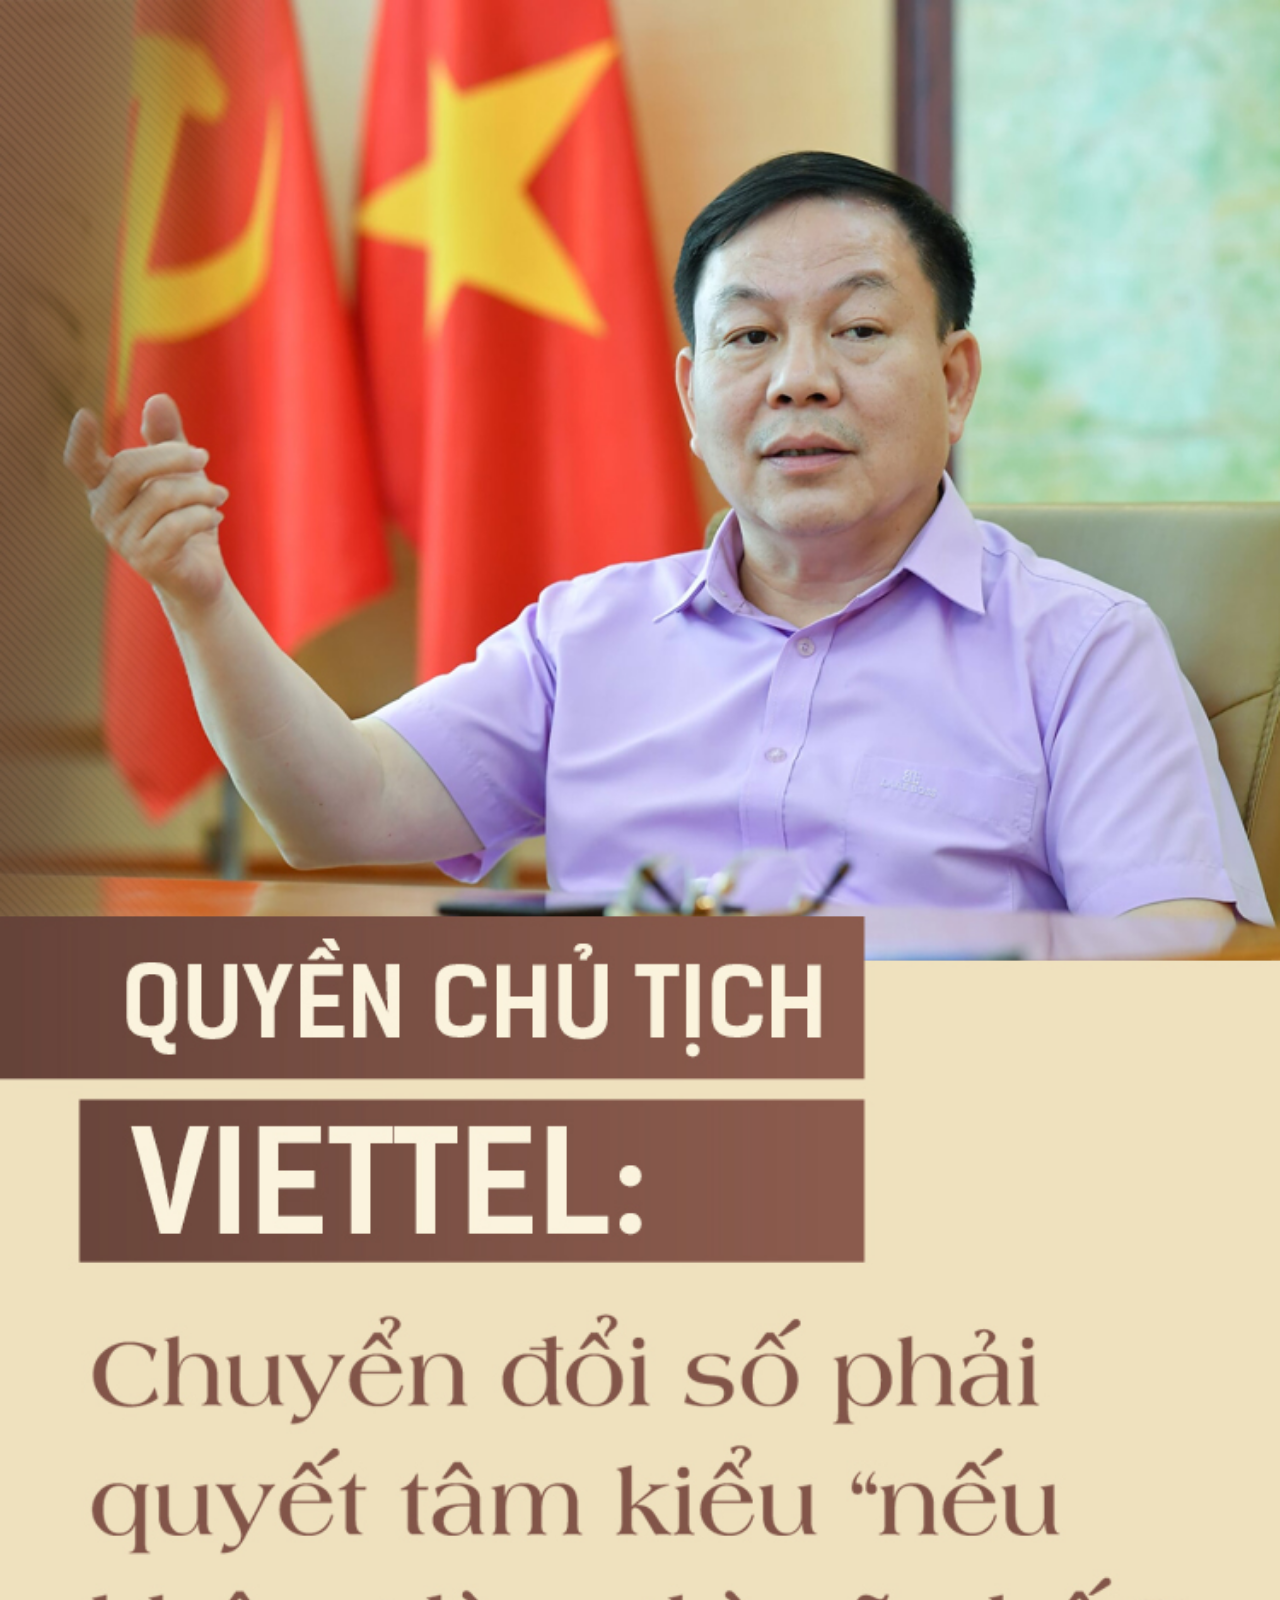
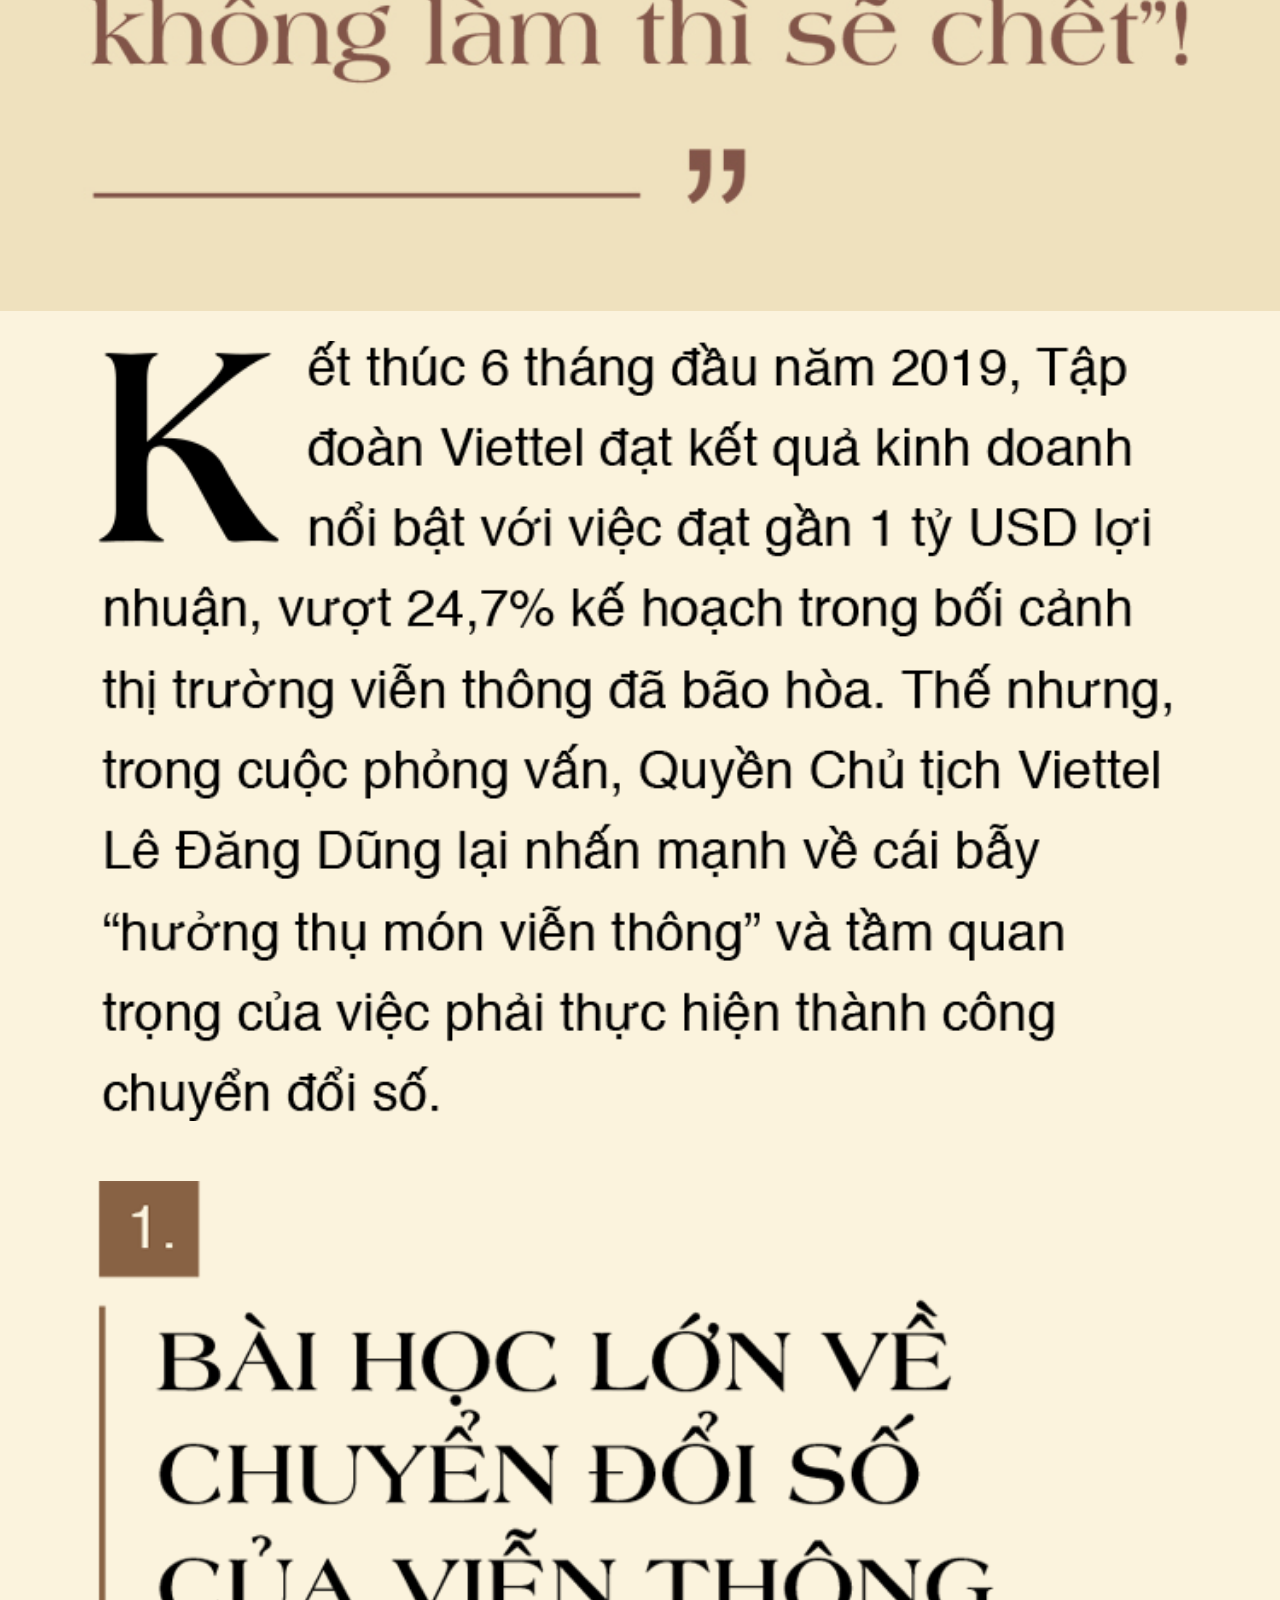
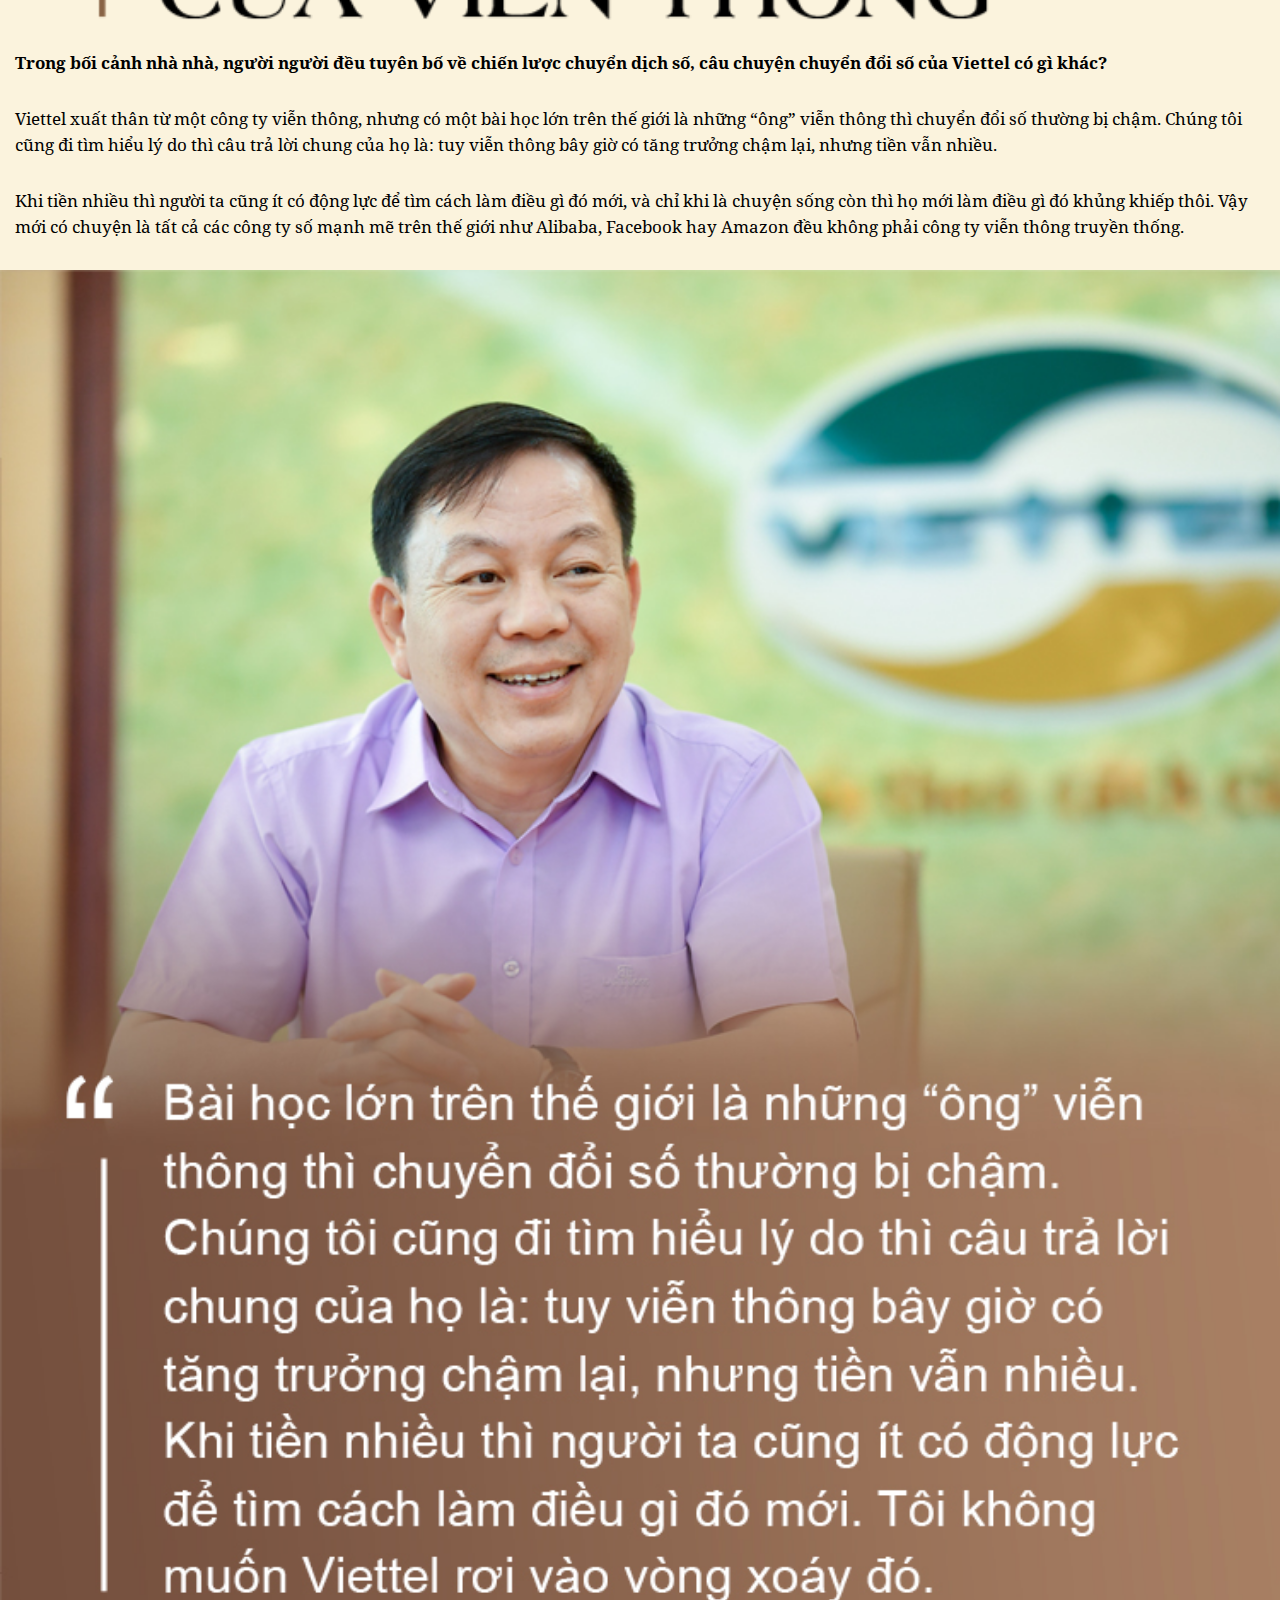
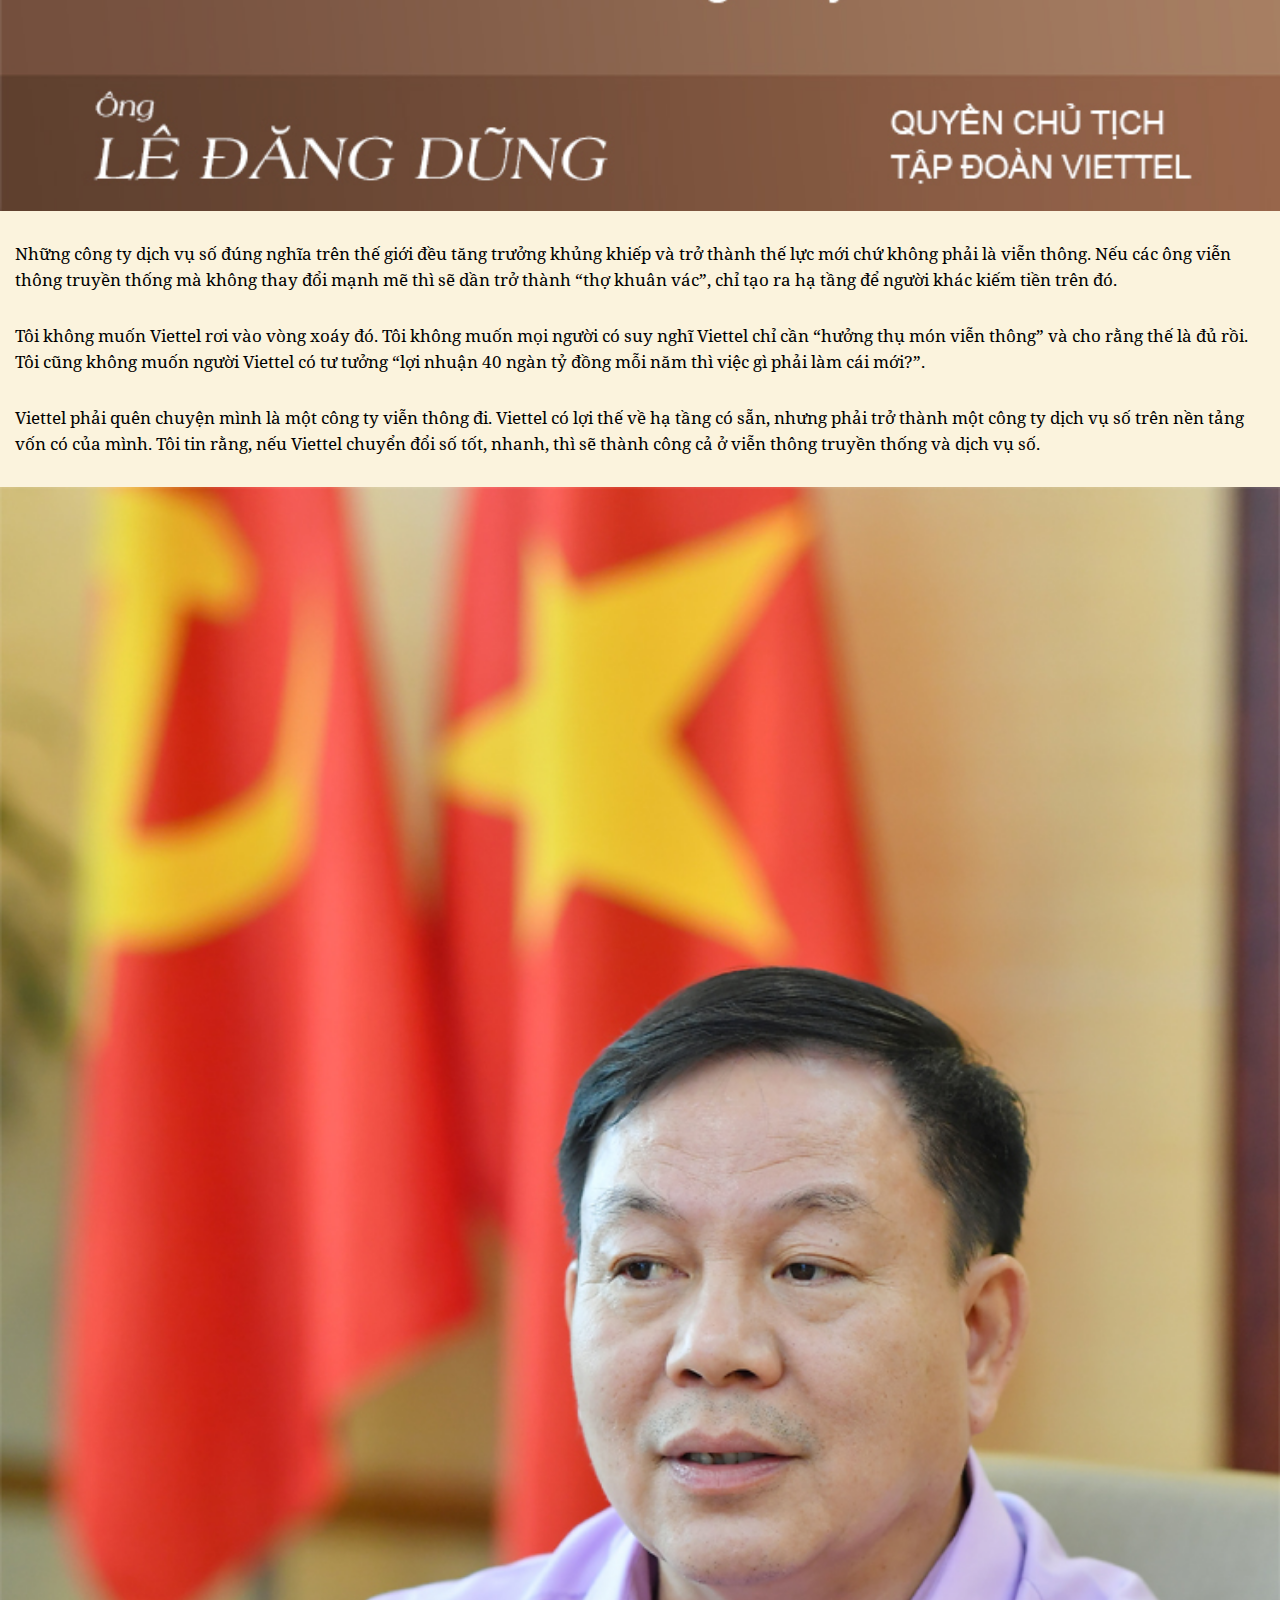
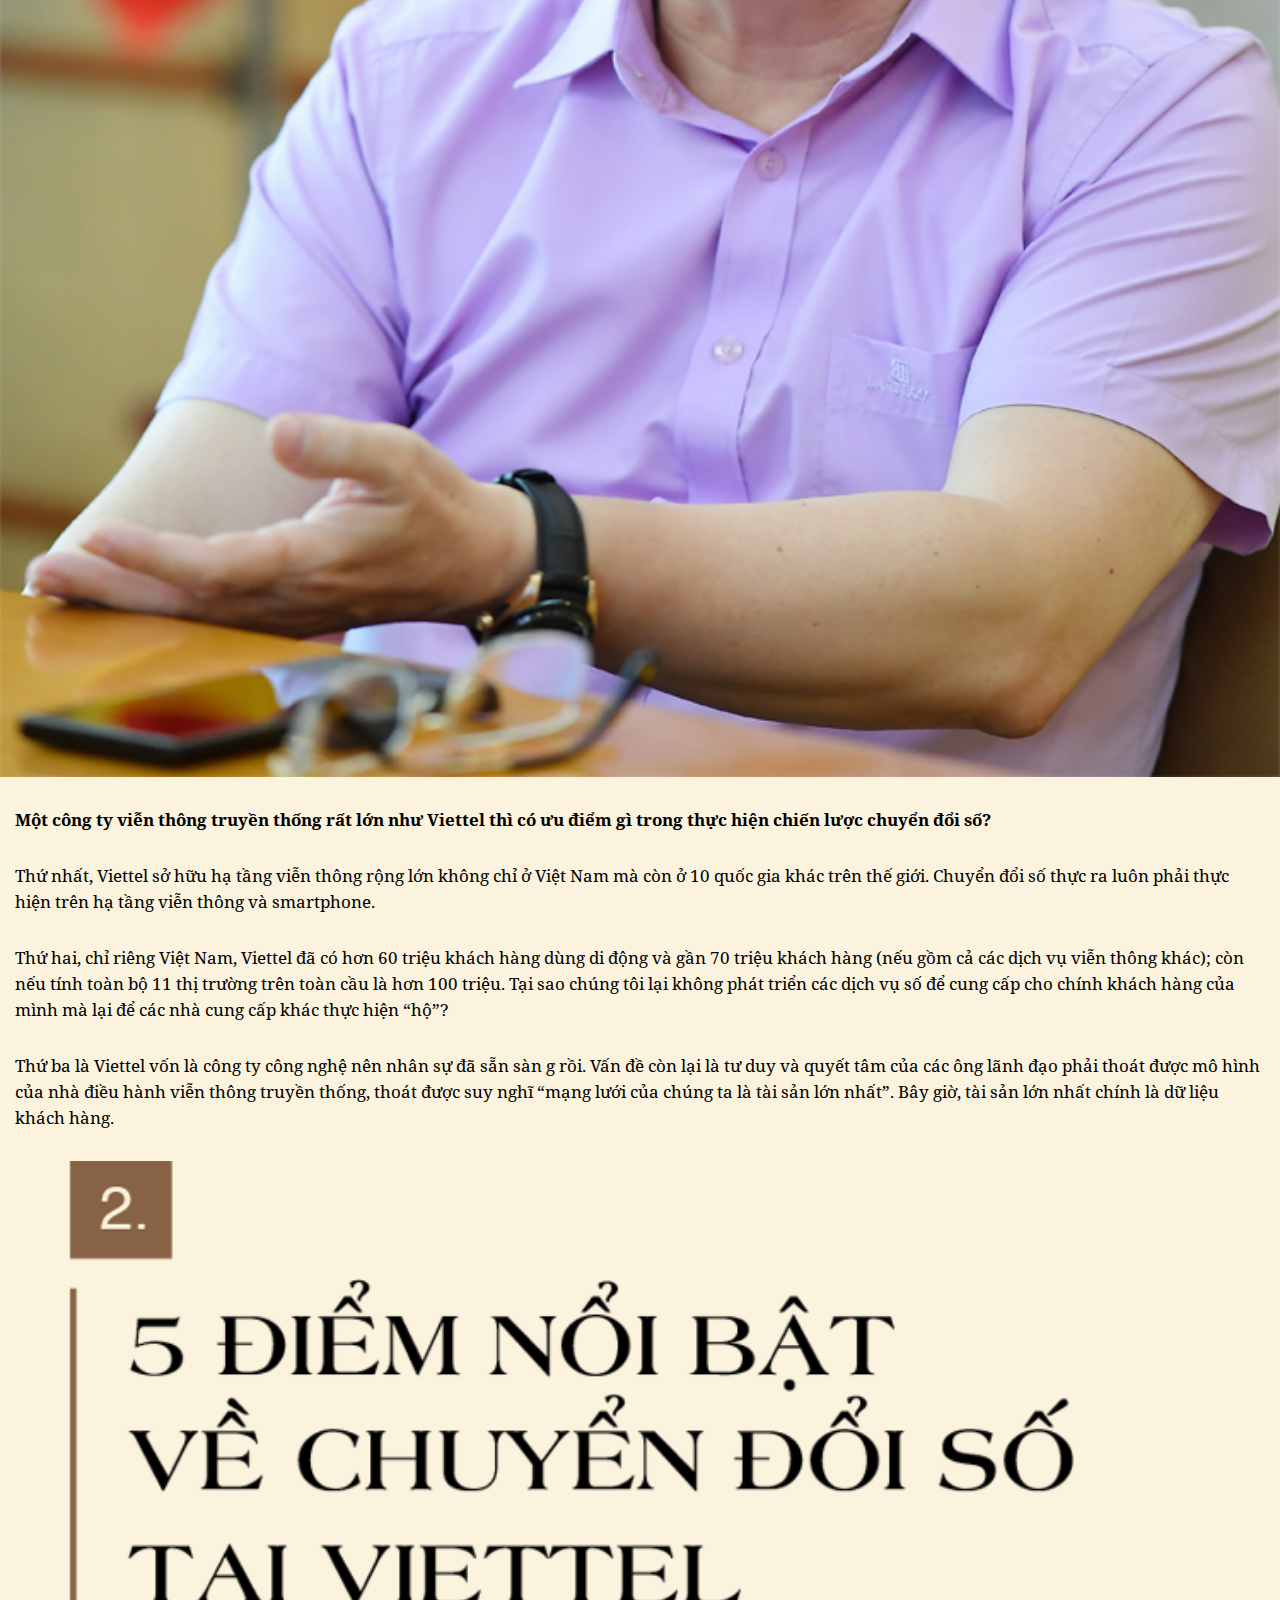
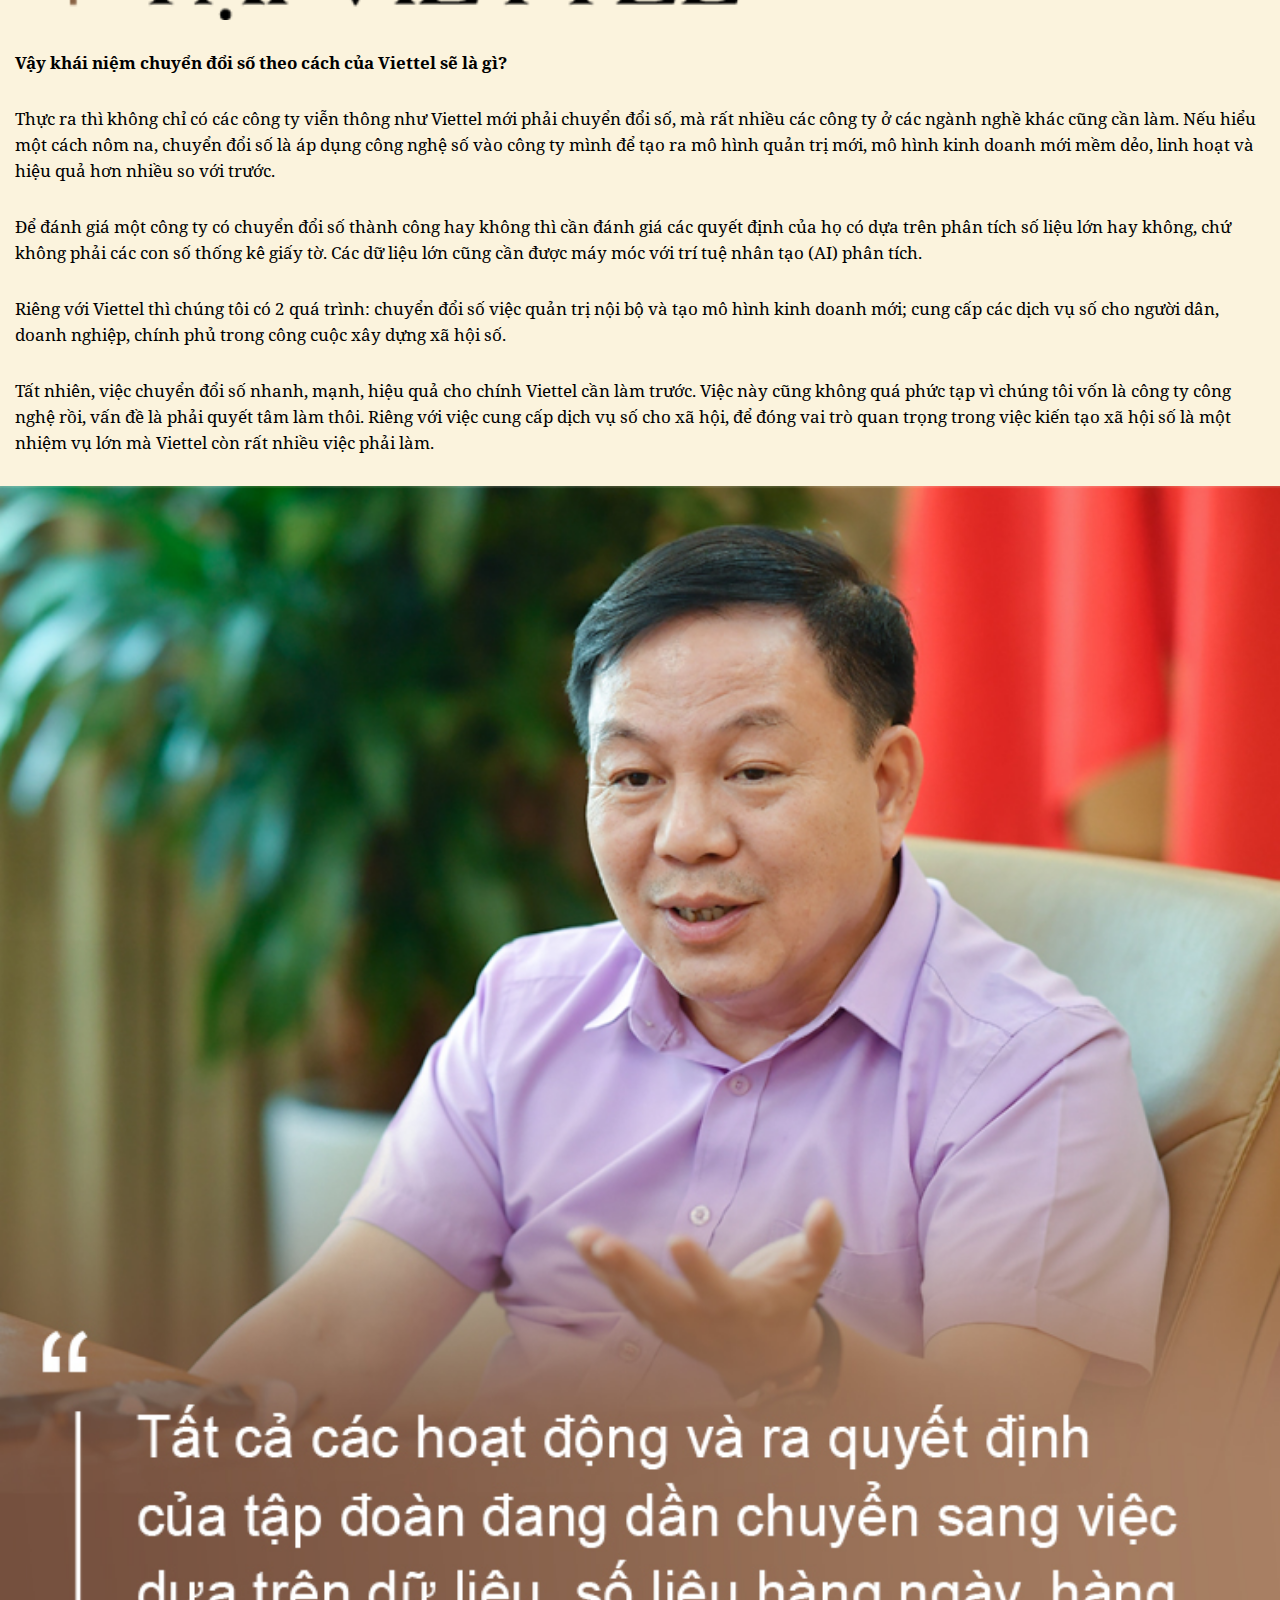
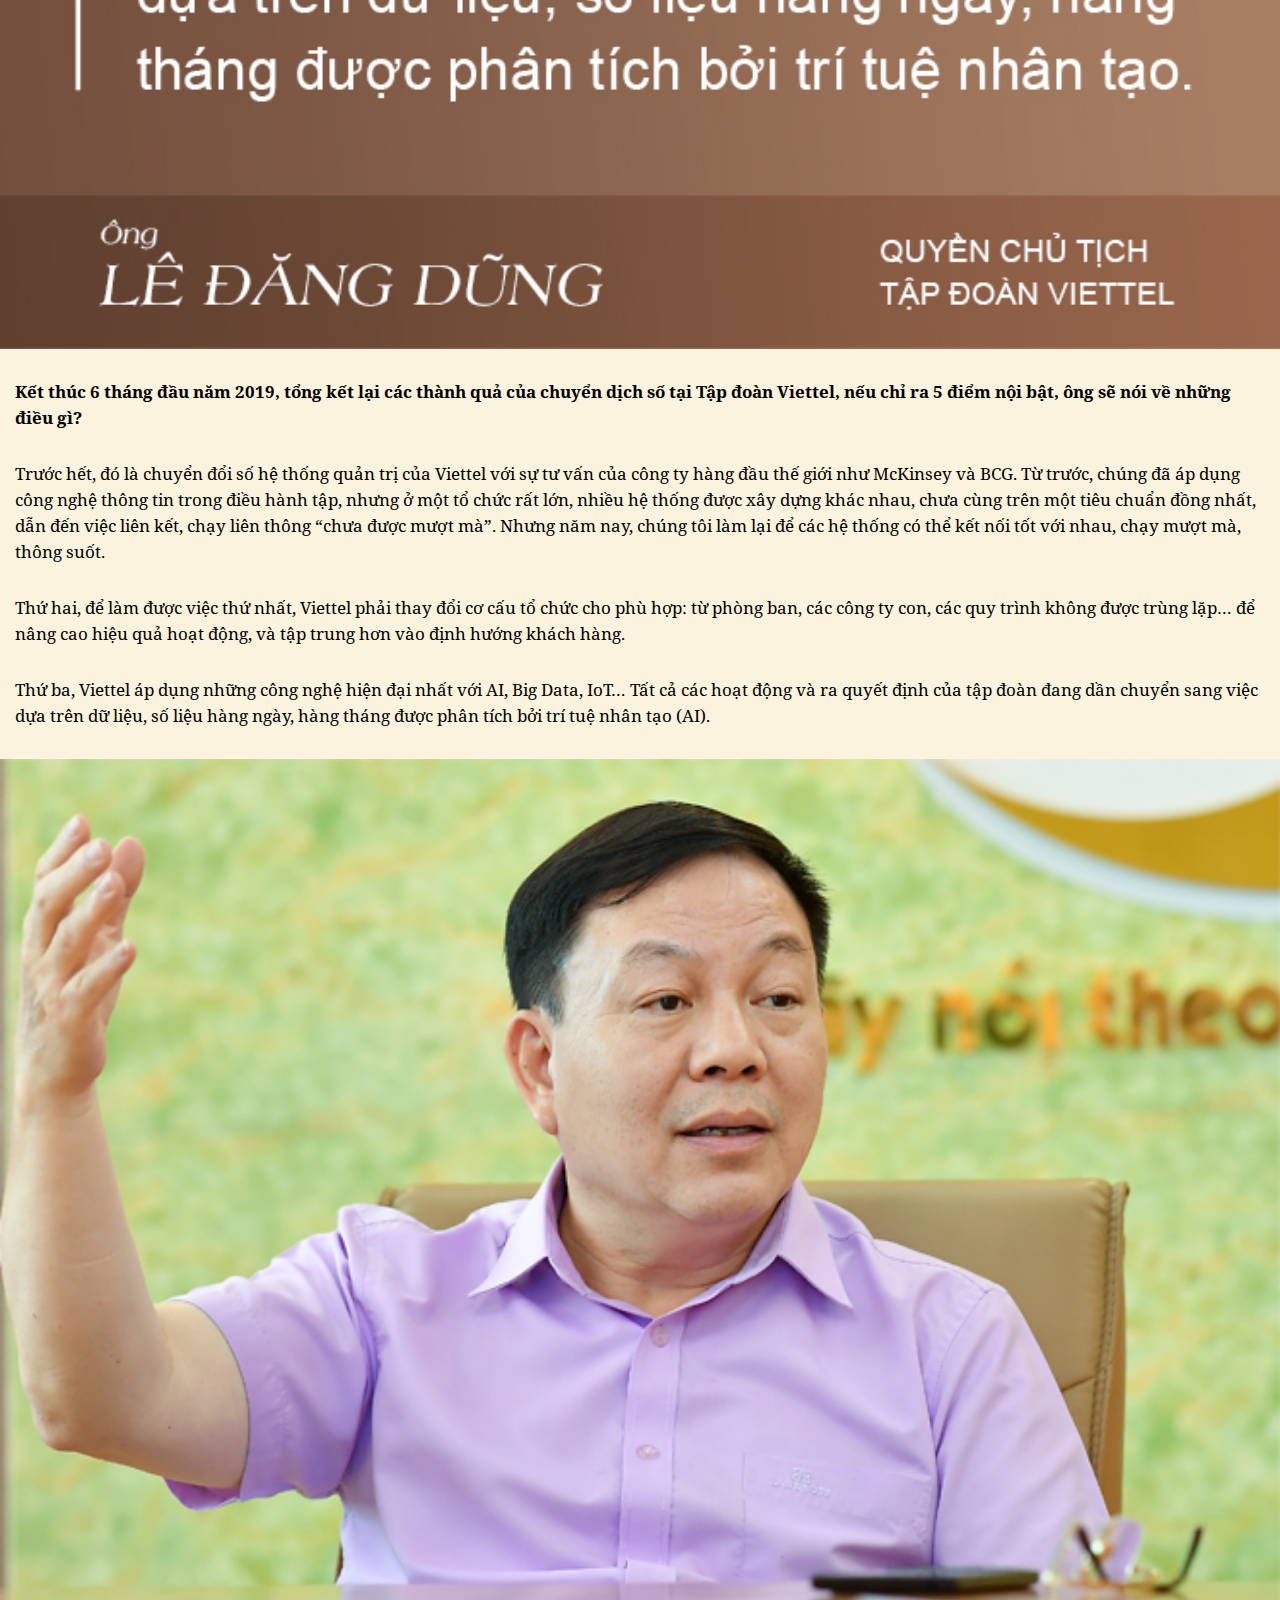
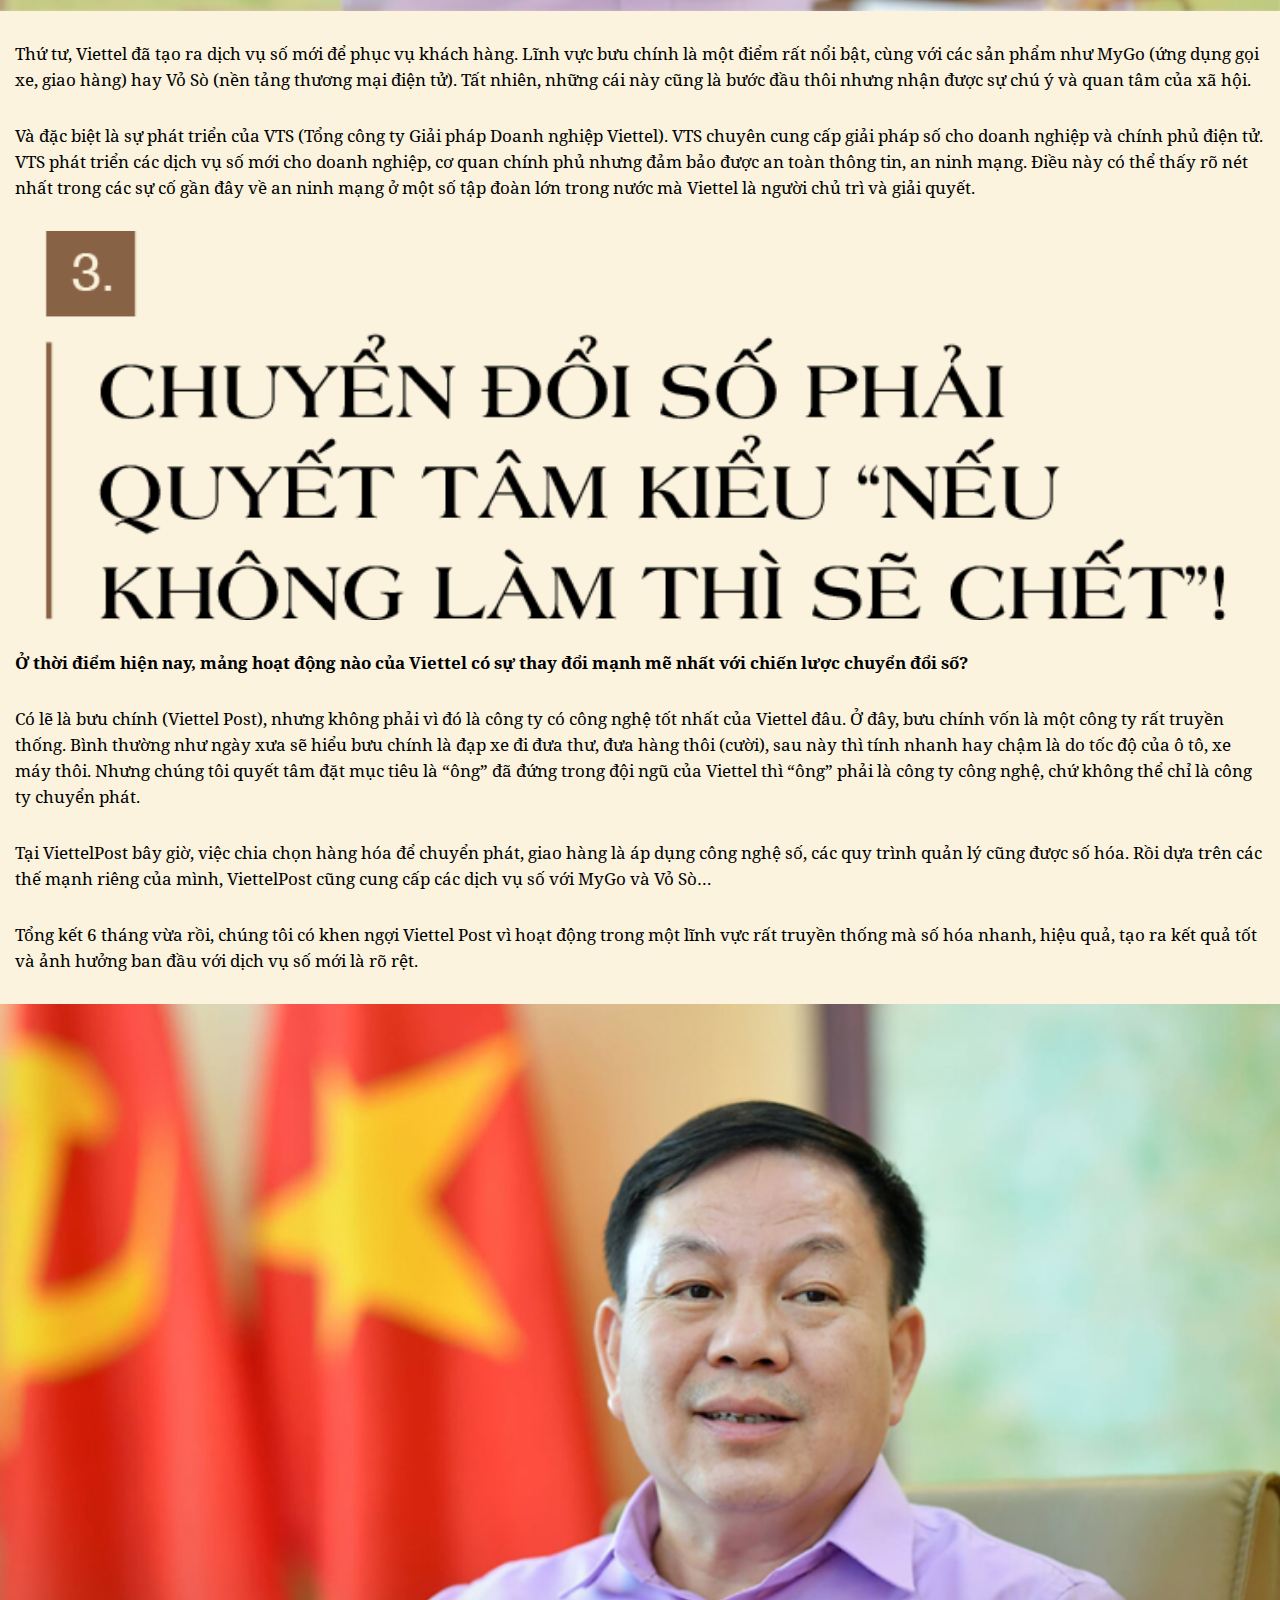
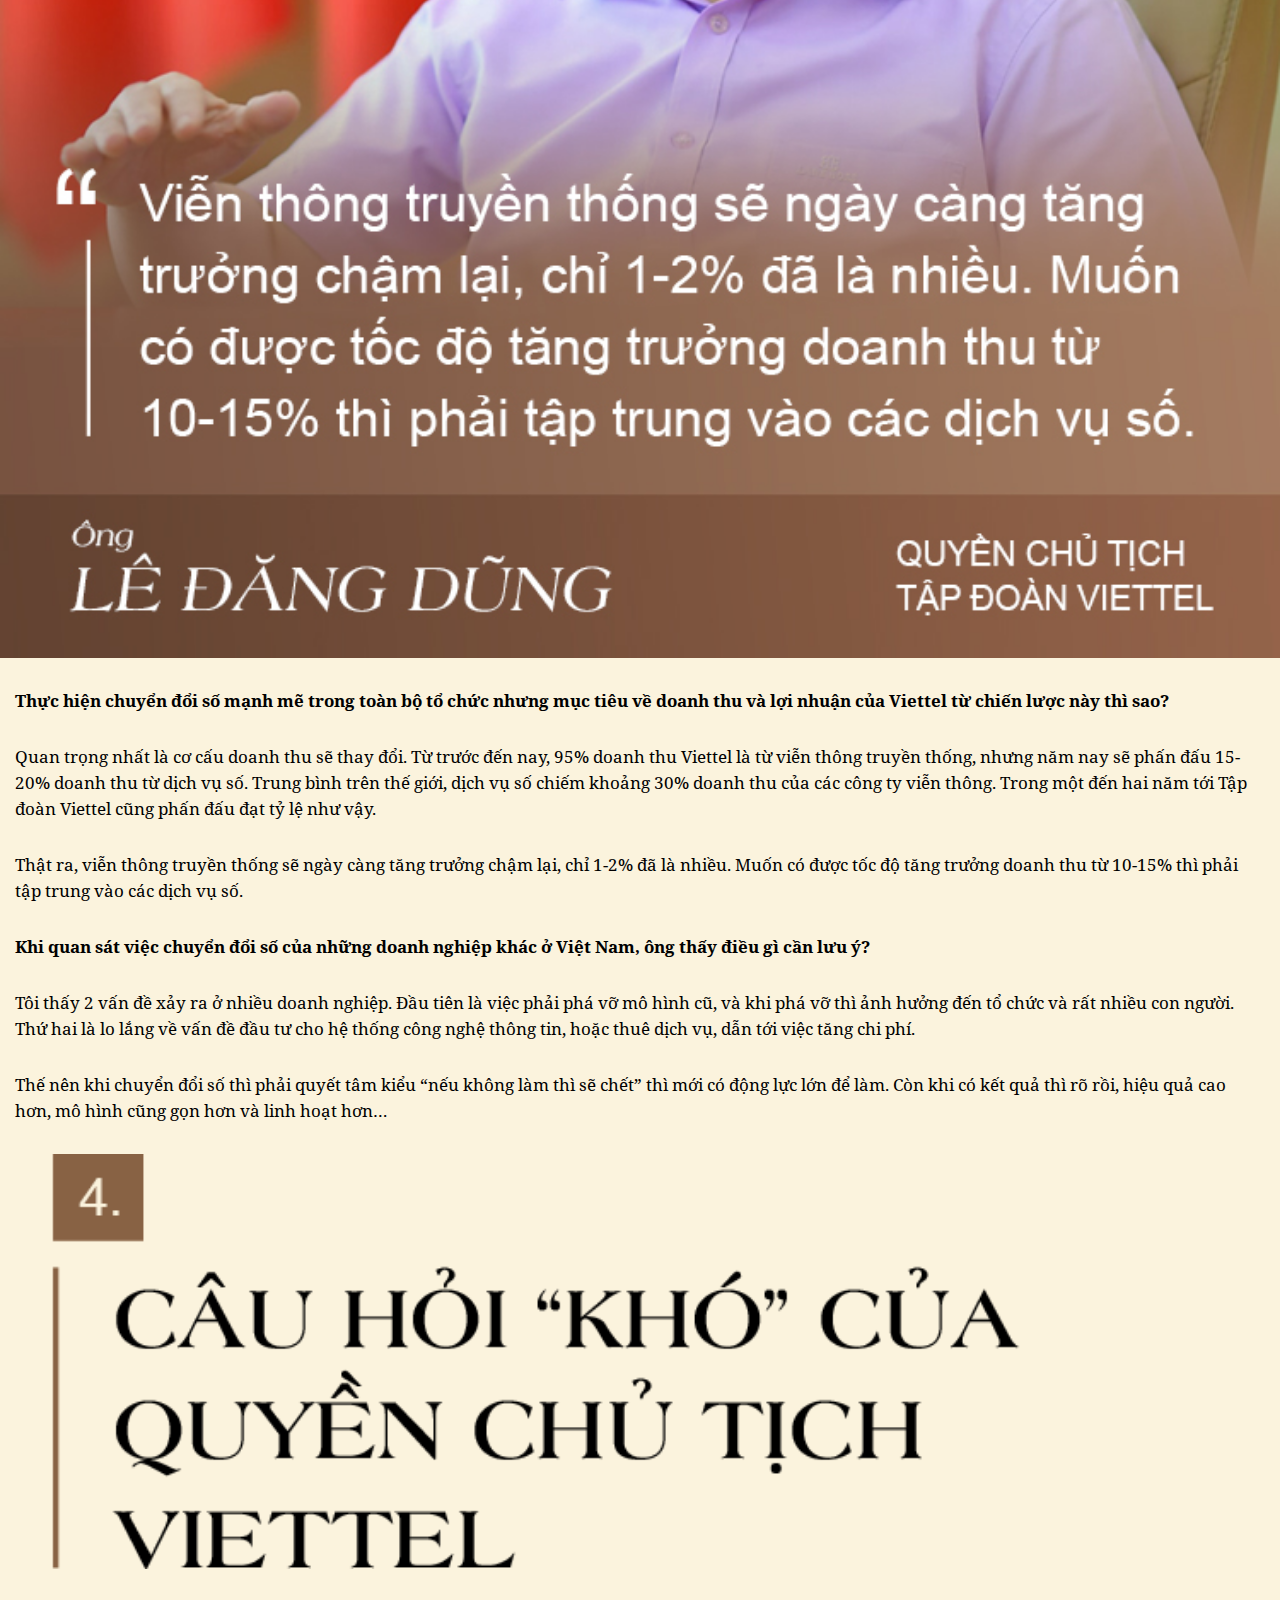
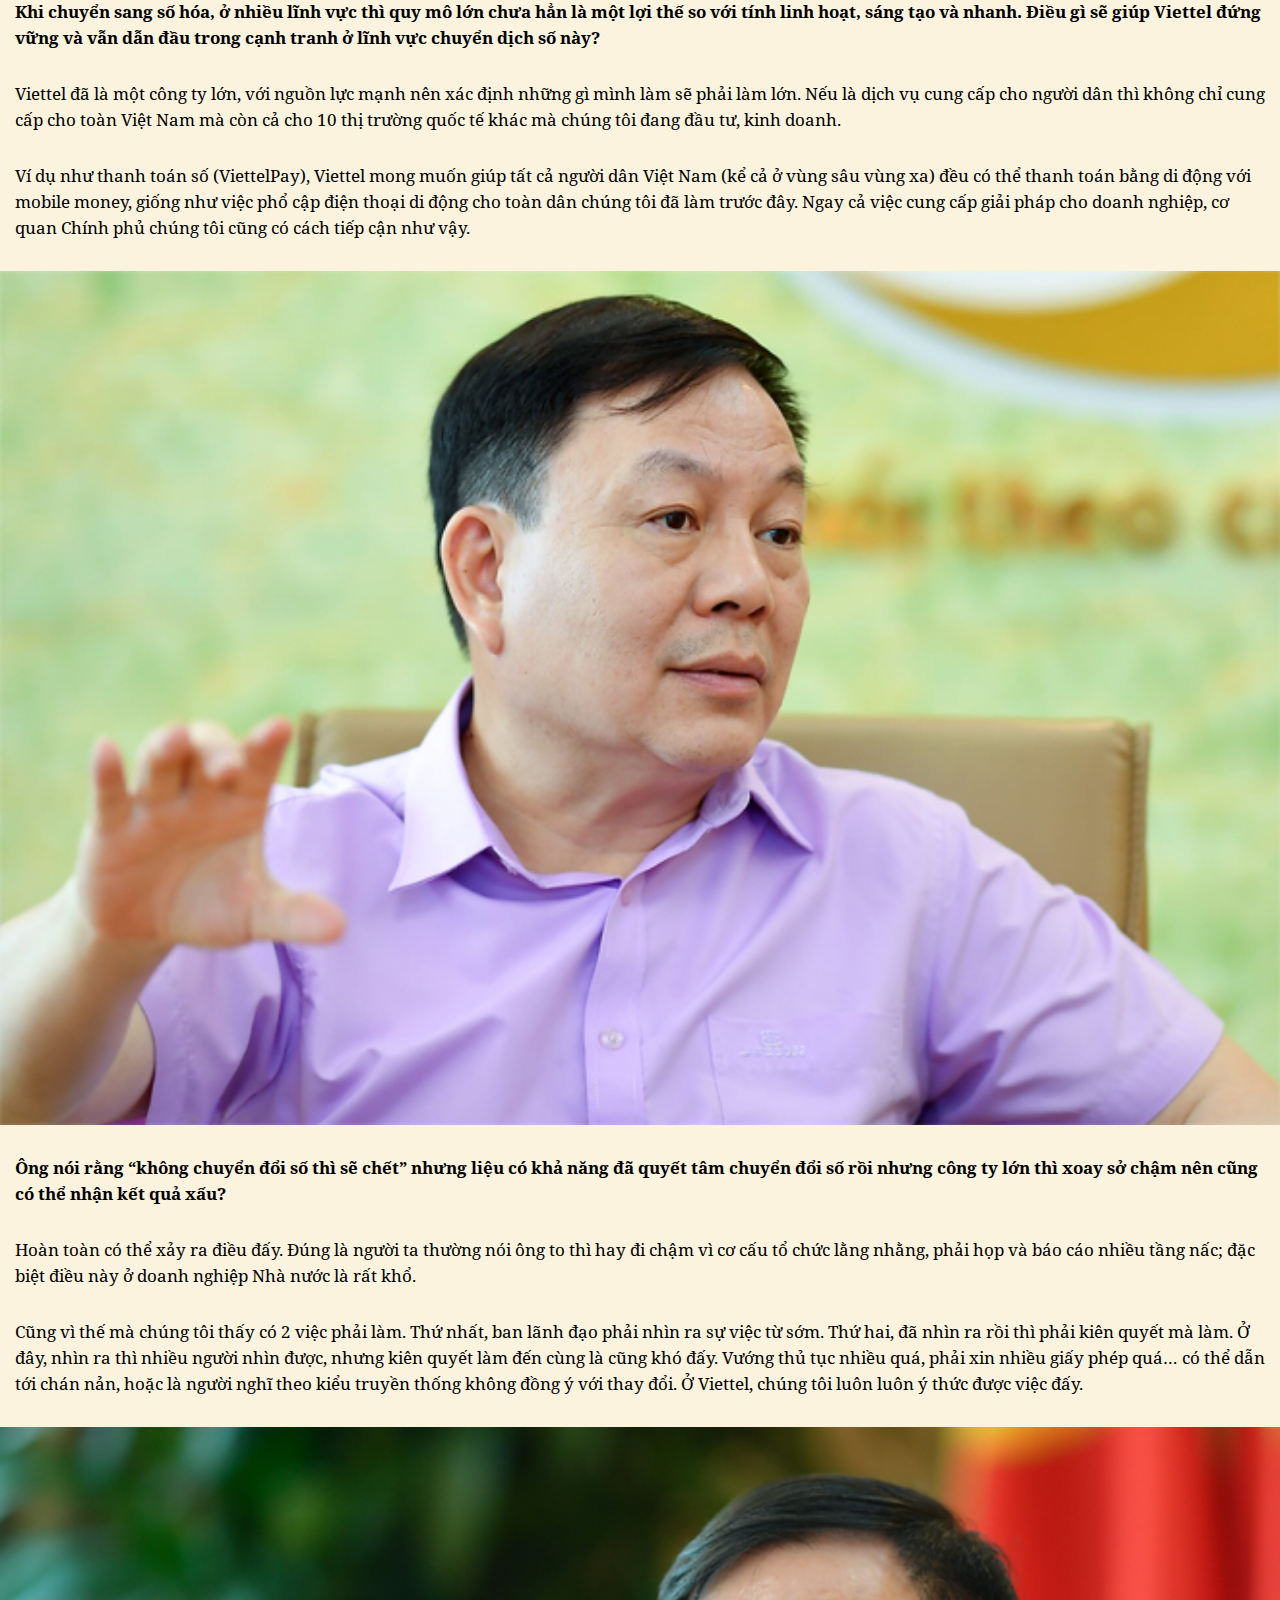
==== mobile/index.html @ af121ed2 "z" ====
<!DOCTYPE html>
<html lang="en">
<head>
    <meta charset="UTF-8">
    <meta name="viewport" content="width=device-width, initial-scale=1.0">
    <meta http-equiv="X-UA-Compatible" content="ie=edge">
    <title>Quyền chủ tịch Viettel: Chuyển đổi số phải quyết tâm kiểu "nếu không làm thì sẽ chết"!</title>
    <link rel="stylesheet" href="css/reset.css">
    <link rel="stylesheet" href="css/fonts.css">
    <link rel="stylesheet" href="css/style.css">
    <script src="js/jquery-3.3.1.min.js"></script>
</head>
<body>
    <div class="emag-wrapper">
        <div class="emag-cover">
            <img src="images/cover.jpg" alt="">
        </div>

        <div class="emag-sapo">
            <img src="images/sapo.png" alt="">
        </div>

        <div class="emag-main">
            <div class="emag-title">
                <img src="images/title-1.png" alt="">
            </div>

            <div class="emag-content">
                <p class="bold">Trong bối cảnh nhà nhà, người người đều tuyên bố về chiến lược chuyển dịch số, câu chuyện chuyển đổi số của Viettel có gì khác?</p>

                <p>Viettel xuất thân từ một công ty viễn thông, nhưng có một bài học lớn trên thế giới là những “ông” viễn thông thì chuyển đổi số thường bị chậm. Chúng tôi cũng đi tìm hiểu lý do thì câu trả lời chung của họ là: tuy viễn thông bây giờ có tăng trưởng chậm lại, nhưng tiền vẫn nhiều.</p>

                <p>Khi tiền nhiều thì người ta cũng ít có động lực để tìm cách làm điều gì đó mới, và chỉ khi là chuyện sống còn thì họ mới làm điều gì đó khủng khiếp thôi. Vậy mới có chuyện là tất cả các công ty số mạnh mẽ trên thế giới như Alibaba, Facebook hay Amazon đều không phải công ty viễn thông truyền thống.</p>
            </div>

            <img src="images/img-1.jpg" alt="">

            <div class="emag-content">
                <p>Những công ty dịch vụ số đúng nghĩa trên thế giới đều tăng trưởng khủng khiếp và trở thành thế lực mới chứ không phải là viễn thông. Nếu các ông viễn thông truyền thống mà không thay đổi mạnh mẽ thì sẽ dần trở thành “thợ khuân vác”, chỉ tạo ra hạ tầng để người khác kiếm tiền trên đó.</p>

                <p>Tôi không muốn Viettel rơi vào vòng xoáy đó. Tôi không muốn mọi người có suy nghĩ Viettel chỉ cần “hưởng thụ món viễn thông” và cho rằng thế là đủ rồi. Tôi cũng không muốn người Viettel có tư tưởng “lợi nhuận 40 ngàn tỷ đồng mỗi năm thì việc gì phải làm cái mới?”.</p>

                <p>Viettel phải quên chuyện mình là một công ty viễn thông đi. Viettel có lợi thế về hạ tầng có sẵn, nhưng phải trở thành một công ty dịch vụ số trên nền tảng vốn có của mình. Tôi tin rằng, nếu Viettel chuyển đổi số tốt, nhanh, thì sẽ thành công cả ở viễn thông truyền thống và dịch vụ số.</p>
            </div>

            <img src="images/img-2.jpg" alt="">

            <div class="emag-content">
                <p class="bold">Một công ty viễn thông truyền thống rất lớn như Viettel thì có ưu điểm gì trong thực hiện chiến lược chuyển đổi số?</p>

                <p>Thứ nhất, Viettel sở hữu hạ tầng viễn thông rộng lớn không chỉ ở Việt Nam mà còn ở 10 quốc gia khác trên thế giới. Chuyển đổi số thực ra luôn phải thực hiện trên hạ tầng viễn thông và smartphone.</p>

                <p>Thứ hai, chỉ riêng Việt Nam, Viettel đã có hơn 60 triệu khách hàng dùng di động và gần 70 triệu khách hàng (nếu gồm cả các dịch vụ viễn thông khác); còn nếu tính toàn bộ 11 thị trường trên toàn cầu là hơn 100 triệu. Tại sao chúng tôi lại không phát triển các dịch vụ số để cung cấp cho chính khách hàng của mình mà lại để các nhà cung cấp khác thực hiện “hộ”?</p>

                <p>Thứ ba là Viettel vốn là công ty công nghệ nên nhân sự đã sẵn sàn g rồi. Vấn đề còn lại là tư duy và quyết tâm của các ông lãnh đạo phải thoát được mô hình của nhà điều hành viễn thông truyền thống, thoát được suy nghĩ “mạng lưới của chúng ta là tài sản lớn nhất”. Bây giờ, tài sản lớn nhất chính là dữ liệu khách hàng.</p>
            </div>

            <div class="emag-title">
                <img src="images/title-2.png" alt="">
            </div>

            <div class="emag-content">
                <p class="bold">Vậy khái niệm chuyển đổi số theo cách của Viettel sẽ là gì?</p>

                <p>Thực ra thì không chỉ có các công ty viễn thông như Viettel mới phải chuyển đổi số, mà rất nhiều các công ty ở các ngành nghề khác cũng cần làm. Nếu hiểu một cách nôm na, chuyển đổi số là áp dụng công nghệ số vào công ty mình để tạo ra mô hình quản trị mới, mô hình kinh doanh mới mềm dẻo, linh hoạt và hiệu quả hơn nhiều so với trước.</p>

                <p>Để đánh giá một công ty có chuyển đổi số thành công hay không thì cần đánh giá các quyết định của họ có dựa trên phân tích số liệu lớn hay không, chứ không phải các con số thống kê giấy tờ. Các dữ liệu lớn cũng cần được máy móc với trí tuệ nhân tạo (AI) phân tích.</p>

                <p>Riêng với Viettel thì chúng tôi có 2 quá trình: chuyển đổi số việc quản trị nội bộ và tạo mô hình kinh doanh mới; cung cấp các dịch vụ số cho người dân, doanh nghiệp, chính phủ trong công cuộc xây dựng xã hội số.</p>

                <p>Tất nhiên, việc chuyển đổi số nhanh, mạnh, hiệu quả cho chính Viettel cần làm trước. Việc này cũng không quá phức tạp vì chúng tôi vốn là công ty công nghệ rồi, vấn đề là phải quyết tâm làm thôi. Riêng với việc cung cấp dịch vụ số cho xã hội, để đóng vai trò quan trọng trong việc kiến tạo xã hội số là một nhiệm vụ lớn mà Viettel còn rất nhiều việc phải làm.</p>
            </div>

            <img src="images/img-3.jpg" alt="">

            <div class="emag-content">
                <p class="bold">Kết thúc 6 tháng đầu năm 2019, tổng kết lại các thành quả của chuyển dịch số tại Tập đoàn Viettel, nếu chỉ ra 5 điểm nội bật, ông sẽ nói về những điều gì?</p>
                    
                <p>Trước hết, đó là chuyển đổi số hệ thống quản trị của Viettel với sự tư vấn của công ty hàng đầu thế giới như McKinsey và BCG. Từ trước, chúng đã áp dụng công nghệ thông tin trong điều hành tập, nhưng ở một tổ chức rất lớn, nhiều hệ thống được xây dựng khác nhau, chưa cùng trên một tiêu chuẩn đồng nhất, dẫn đến việc liên kết, chạy liên thông “chưa được mượt mà”. Nhưng năm nay, chúng tôi làm lại để các hệ thống có thể kết nối tốt với nhau, chạy mượt mà, thông suốt.</p>

                <p>Thứ hai, để làm được việc thứ nhất, Viettel phải thay đổi cơ cấu tổ chức cho phù hợp: từ phòng ban, các công ty con, các quy trình không được trùng lặp… để nâng cao hiệu quả hoạt động, và tập trung hơn vào định hướng khách hàng.</p>

                <p>Thứ ba, Viettel áp dụng những công nghệ hiện đại nhất với AI, Big Data, IoT… Tất cả các hoạt động và ra quyết định của tập đoàn đang dần chuyển sang việc dựa trên dữ liệu, số liệu hàng ngày, hàng tháng được phân tích bởi trí tuệ nhân tạo (AI).</p>
            </div>

            <img src="images/img-4.jpg" alt="">

            <div class="emag-content">
                <p>Thứ tư, Viettel đã tạo ra dịch vụ số mới để phục vụ khách hàng. Lĩnh vực bưu chính là một điểm rất nổi bật, cùng với các sản phẩm như MyGo (ứng dụng gọi xe, giao hàng) hay Vỏ Sò (nền tảng thương mại điện tử). Tất nhiên, những cái này cũng là bước đầu thôi nhưng nhận được sự chú ý và quan tâm của xã hội.</p>

                <p>Và đặc biệt là sự phát triển của VTS (Tổng công ty Giải pháp Doanh nghiệp Viettel). VTS chuyên cung cấp giải pháp số cho doanh nghiệp và chính phủ điện tử. VTS phát triển các dịch vụ số mới cho doanh nghiệp, cơ quan chính phủ nhưng đảm bảo được an toàn thông tin, an ninh mạng. Điều này có thể thấy rõ nét nhất trong các sự cố gần đây về an ninh mạng ở một số tập đoàn lớn trong nước mà Viettel là người chủ trì và giải quyết.</p>
            </div>

            <div class="emag-title">
                <img src="images/title-3.png" alt="">
            </div>

            <div class="emag-content">
                <p class="bold">Ở thời điểm hiện nay, mảng hoạt động nào của Viettel có sự thay đổi mạnh mẽ nhất với chiến lược chuyển đổi số?</p>

                <p>Có lẽ là bưu chính (Viettel Post), nhưng không phải vì đó là công ty có công nghệ tốt nhất của Viettel đâu. Ở đây, bưu chính vốn là một công ty rất truyền thống. Bình thường như ngày xưa sẽ hiểu bưu chính là đạp xe đi đưa thư, đưa hàng thôi (cười), sau này thì tính nhanh hay chậm là do tốc độ của ô tô, xe máy thôi. Nhưng chúng tôi quyết tâm đặt mục tiêu là “ông” đã đứng trong đội ngũ của Viettel thì “ông” phải là công ty công nghệ, chứ không thể chỉ là công ty chuyển phát.</p>

                <p>Tại ViettelPost bây giờ, việc chia chọn hàng hóa để chuyển phát, giao hàng là áp dụng công nghệ số, các quy trình quản lý cũng được số hóa. Rồi dựa trên các thế mạnh riêng của mình, ViettelPost cũng cung cấp các dịch vụ số với MyGo và Vỏ Sò…</p>

                <p>Tổng kết 6 tháng vừa rồi, chúng tôi có khen ngợi Viettel Post vì hoạt động trong một lĩnh vực rất truyền thống mà số hóa nhanh, hiệu quả, tạo ra kết quả tốt và ảnh hưởng ban đầu với dịch vụ số mới là rõ rệt.</p>
            </div>

            <img src="images/img-5.jpg" alt="">

            <div class="emag-content">
                <p class="bold">Thực hiện chuyển đổi số mạnh mẽ trong toàn bộ tổ chức nhưng mục tiêu về doanh thu và lợi nhuận của Viettel từ chiến lược này thì sao?</p>

                <p>Quan trọng nhất là cơ cấu doanh thu sẽ thay đổi. Từ trước đến nay, 95% doanh thu Viettel là từ viễn thông truyền thống, nhưng năm nay sẽ phấn đấu 15-20% doanh thu từ dịch vụ số. Trung bình trên thế giới, dịch vụ số chiếm khoảng 30% doanh thu của các công ty viễn thông. Trong một đến hai năm tới Tập đoàn Viettel cũng phấn đấu đạt tỷ lệ như vậy.</p>

                <p>Thật ra, viễn thông truyền thống sẽ ngày càng tăng trưởng chậm lại, chỉ 1-2% đã là nhiều. Muốn có được tốc độ tăng trưởng doanh thu từ 10-15% thì phải tập trung vào các dịch vụ số.</p>

                <p class="bold">Khi quan sát việc chuyển đổi số của những doanh nghiệp khác ở Việt Nam, ông thấy điều gì cần lưu ý?</p>

                <p>Tôi thấy 2 vấn đề xảy ra ở nhiều doanh nghiệp. Đầu tiên là việc phải phá vỡ mô hình cũ, và khi phá vỡ thì ảnh hưởng đến tổ chức và rất nhiều con người. Thứ hai là lo lắng về vấn đề đầu tư cho hệ thống công nghệ thông tin, hoặc thuê dịch vụ, dẫn tới việc tăng chi phí.</p>

                <p>Thế nên khi chuyển đổi số thì phải quyết tâm kiểu “nếu không làm thì sẽ chết” thì mới có động lực lớn để làm. Còn khi có kết quả thì rõ rồi, hiệu quả cao hơn, mô hình cũng gọn hơn và linh hoạt hơn…</p>
            </div>

            <div class="emag-title">
                <img src="images/title-4.png" alt="">
            </div>

            <div class="emag-content">
                <p class="bold">Khi chuyển sang số hóa, ở nhiều lĩnh vực thì quy mô lớn chưa hẳn là một lợi thế so với tính linh hoạt, sáng tạo và nhanh. Điều gì sẽ giúp Viettel đứng vững và vẫn dẫn đầu trong cạnh tranh ở lĩnh vực chuyển dịch số này?</p>

                <p>Viettel đã là một công ty lớn, với nguồn lực mạnh nên xác định những gì mình làm sẽ phải làm lớn. Nếu là dịch vụ cung cấp cho người dân thì không chỉ cung cấp cho toàn Việt Nam mà còn cả cho 10 thị trường quốc tế khác mà chúng tôi đang đầu tư, kinh doanh.</p>

                <p>Ví dụ như thanh toán số (ViettelPay), Viettel mong muốn giúp tất cả người dân Việt Nam (kể cả ở vùng sâu vùng xa) đều có thể thanh toán bằng di động với mobile money, giống như việc phổ cập điện thoại di động cho toàn dân chúng tôi đã làm trước đây. Ngay cả việc cung cấp giải pháp cho doanh nghiệp, cơ quan Chính phủ chúng tôi cũng có cách tiếp cận như vậy.</p>
            </div>

            <img src="images/img-6.jpg" alt="">

            <div class="emag-content">
                <p class="bold">Ông nói rằng “không chuyển đổi số thì sẽ chết” nhưng liệu có khả năng đã quyết tâm chuyển đổi số rồi nhưng công ty lớn thì xoay sở chậm nên cũng có thể nhận kết quả xấu?</p>

                <p>Hoàn toàn có thể xảy ra điều đấy. Đúng là người ta thường nói ông to thì hay đi chậm vì cơ cấu tổ chức lằng nhằng, phải họp và báo cáo nhiều tầng nấc; đặc biệt điều này ở doanh nghiệp Nhà nước là rất khổ.</p>

                <p>Cũng vì thế mà chúng tôi thấy có 2 việc phải làm. Thứ nhất, ban lãnh đạo phải nhìn ra sự việc từ sớm. Thứ hai, đã nhìn ra rồi thì phải kiên quyết mà làm. Ở đây, nhìn ra thì nhiều người nhìn được, nhưng kiên quyết làm đến cùng là cũng khó đấy. Vướng thủ tục nhiều quá, phải xin nhiều giấy phép quá… có thể dẫn tới chán nản, hoặc là người nghĩ theo kiểu truyền thống không đồng ý với thay đổi. Ở Viettel, chúng tôi luôn luôn ý thức được việc đấy.</p>
            </div>

            <img src="images/img-7.jpg" alt="">

            <div class="emag-content">
                <p class="bold">Nhìn vào bài học chuyển đổi số của của các doanh nghiệp khác, ông rút ra được những điều gì cho Viettel?</p>

                <p>Tôi hay nhìn vào Alibaba. Alibaba không có hạ tầng viễn thông, Jack Ma luôn nói mình chẳng phải chuyên gia công nghệ thông tin, nhưng họ đã trở thành công ty dịch vụ số thuộc loại lớn nhất thế giới. Tôi tự đặt câu hỏi: “Họ không có hạ tầng, ban đầu không có cơ sở khách hàng, mọi thứ đều phải đi thuê… mà làm được thì Viettel có đầy đủ các thứ tại sao không làm được?”.</p>

                <p>Vì thế, chúng tôi quyết tâm vẫn làm tốt công ty viễn thông truyền thống, và phát triển mới thành công với dịch vụ số.</p>

                <p class="bold">Về mặt cá nhân, khi thực sự hiện chiến lược chuyển đổi số, ông – với tư cách là Chủ tịch Tập đoàn Viettel, đã “chuyển đổi số” như thế nào?</p>

                <p>Thay đổi lớn nhất trong vai trò người lãnh đạo thể hiện trong cách điều hành hàng ngày. Một công ty thực sự chuyển đổi số thì hoạt động quản lý cần được dựa trên dữ liệu lớn được phân tích bởi trí tuệ nhân tạo, chứ không dựa phần lớn vào đánh giá chủ quan của người lãnh đạo, với số liệu được in báo cáo trên giấy. Đây là điều bắt buộc phải thay đổi trong cách điều hành của tôi.</p>

                <p>Tuy nhiên, cái thay đổi nhiều hơn là luôn luôn phải quan sát và nhạy cảm hơn ngày xưa. Phải luôn quan sát thế giới và thị trường trong nước xem xu hướng như thế nào và nhận ra điều đó càng sớm càng tốt. Khi đã nhận ra rồi thì quyết nhanh và phải làm bằng được, ông nào không quyết tâm sẽ phải đứng qua một bên.</p>
            </div>

            <div class="emag-credit">
                <p>Bài: Linh Hà</p>
                <p>Ảnh: Trần Tuấn</p>
                <p>Thiết kế: Thu Hằng</p>
            </div>
        </div>
    </div>
</body>
</html>
---- mobile/css/fonts.css ----
@font-face {
    font-family: 'NotoSerif';
    src: url('../fonts/NotoSerif-Regular.ttf') format('truetype');
    font-weight: 400;
}
@font-face {
    font-family: 'NotoSerif';
    src: url('../fonts/NotoSerif-Italic.ttf') format('truetype');
    font-weight: 400;
    font-style: italic;
}
@font-face {
    font-family: 'NotoSerif';
    src: url('../fonts/NotoSerif-Bold.ttf') format('truetype');
    font-weight: 700;
}
@font-face {
    font-family: 'NotoSerif';
    src: url('../fonts/NotoSerif-BoldItalic.ttf') format('truetype');
    font-weight: 700;
    font-style: italic
}
@font-face {
    font-family: 'Gotham';
    src: url('../fonts/Gotham.ttf') format('truetype');
    font-weight: 400;
}
---- mobile/css/style.css ----
*, *::before, *::after {
    margin: 0;
    padding: 0;
    box-sizing: border-box;
    -webkit-box-sizing: border-box;
    -moz-box-sizing: border-box;
}
img {
    vertical-align: middle;
}
.emag-wrapper {
    background-color: #fbf3dd;
}
/* .emag-cover {
    padding-top: 46px;
    background-color: #000;
} */
.emag-cover img {
    width: 100%;
}
.emag-sapo {
    margin: 30px auto 60px;
}
.emag-sapo img {
    width: 100%;
}
.emag-quote {
    background-color: #ffe2d9;
    padding: 40px 15px 1px;
}
.emag-quote-head {
    font-family: 'Gotham', sans-serif;
    font-size: 30px;
    color: #343434;
    text-transform: uppercase;
    margin-bottom: 30px
}
.emag-quote-head span {
    display: inline-block;
}
.emag-quote-head span::after {
    content: '';
    display: block;
    width: 100%;
    height: 2px;
    background-color: #665f5d;
}
.emag-quote-text {
    font-family: 'NotoSerif', serif;
    font-style: italic;
    font-size: 17px;
    line-height: 26px;
    margin-bottom: 30px
}
.emag-title {
    margin: 30px auto 0;
}
.emag-title img {
    width: 100%;
}
.emag-content {
    padding: 0 15px;
}
.emag-content p {
    font-family: 'NotoSerif', serif;
    font-size: 17px;
    line-height: 26px;
    margin-bottom: 30px;
}
.emag-content p.bold {
    font-weight: 700;
}
.emag-main img {
    width: 100%;
    margin-bottom: 30px;
}
.emag-fullwidth {
    background-color: #99d5d0;
    margin-top: 60px;
    padding-top: 30px;
    padding-bottom: 55px;
}
.emag-fullwidth p {
    /* color: #cccccc; */
}
.emag-credit {
    margin-top: 50px;
    padding-bottom: 50px;
    padding-left: 15px;
}
.emag-credit p {
    font-size: 16px;
    line-height: 25px;
    margin-bottom: 0;
    font-family: 'NotoSerif', serif;
    font-weight: 700;
}
.emag-credit img {
    width: 100%;
    display: block;
    margin: 0 auto;
}
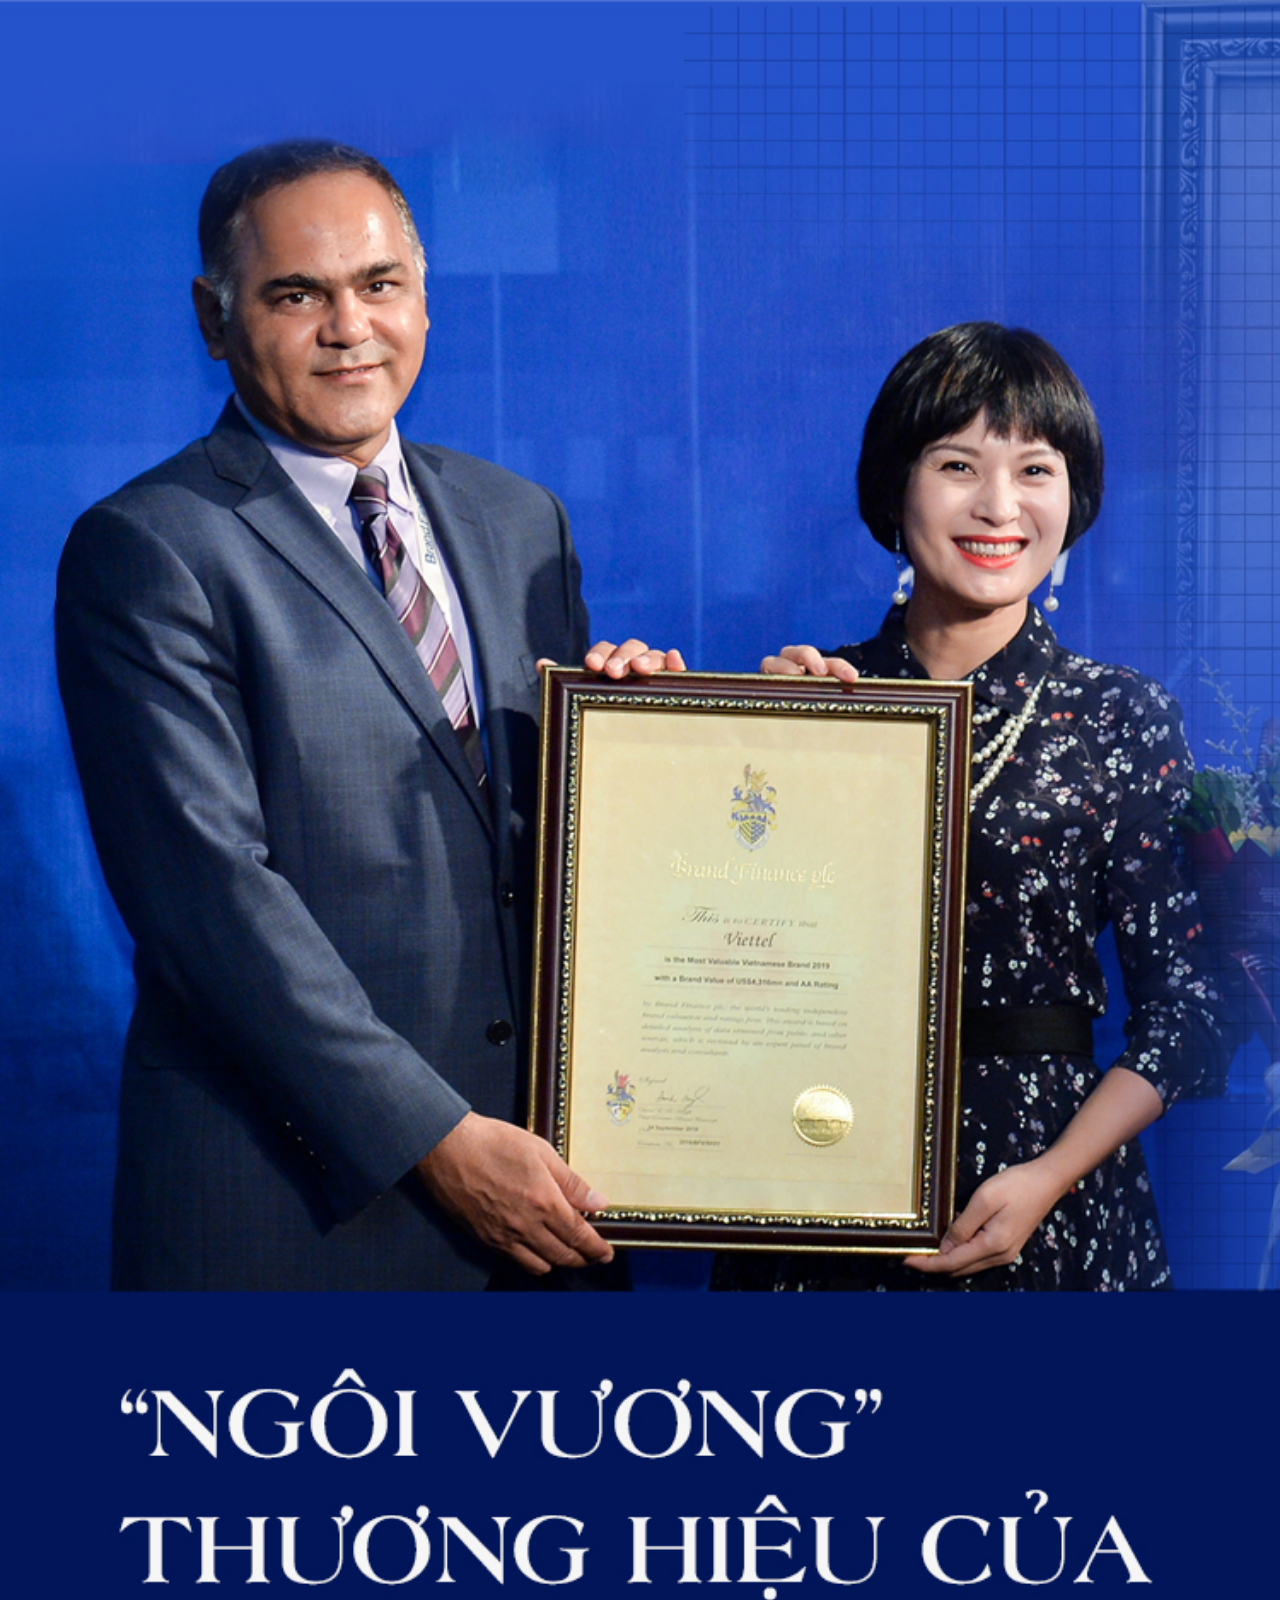
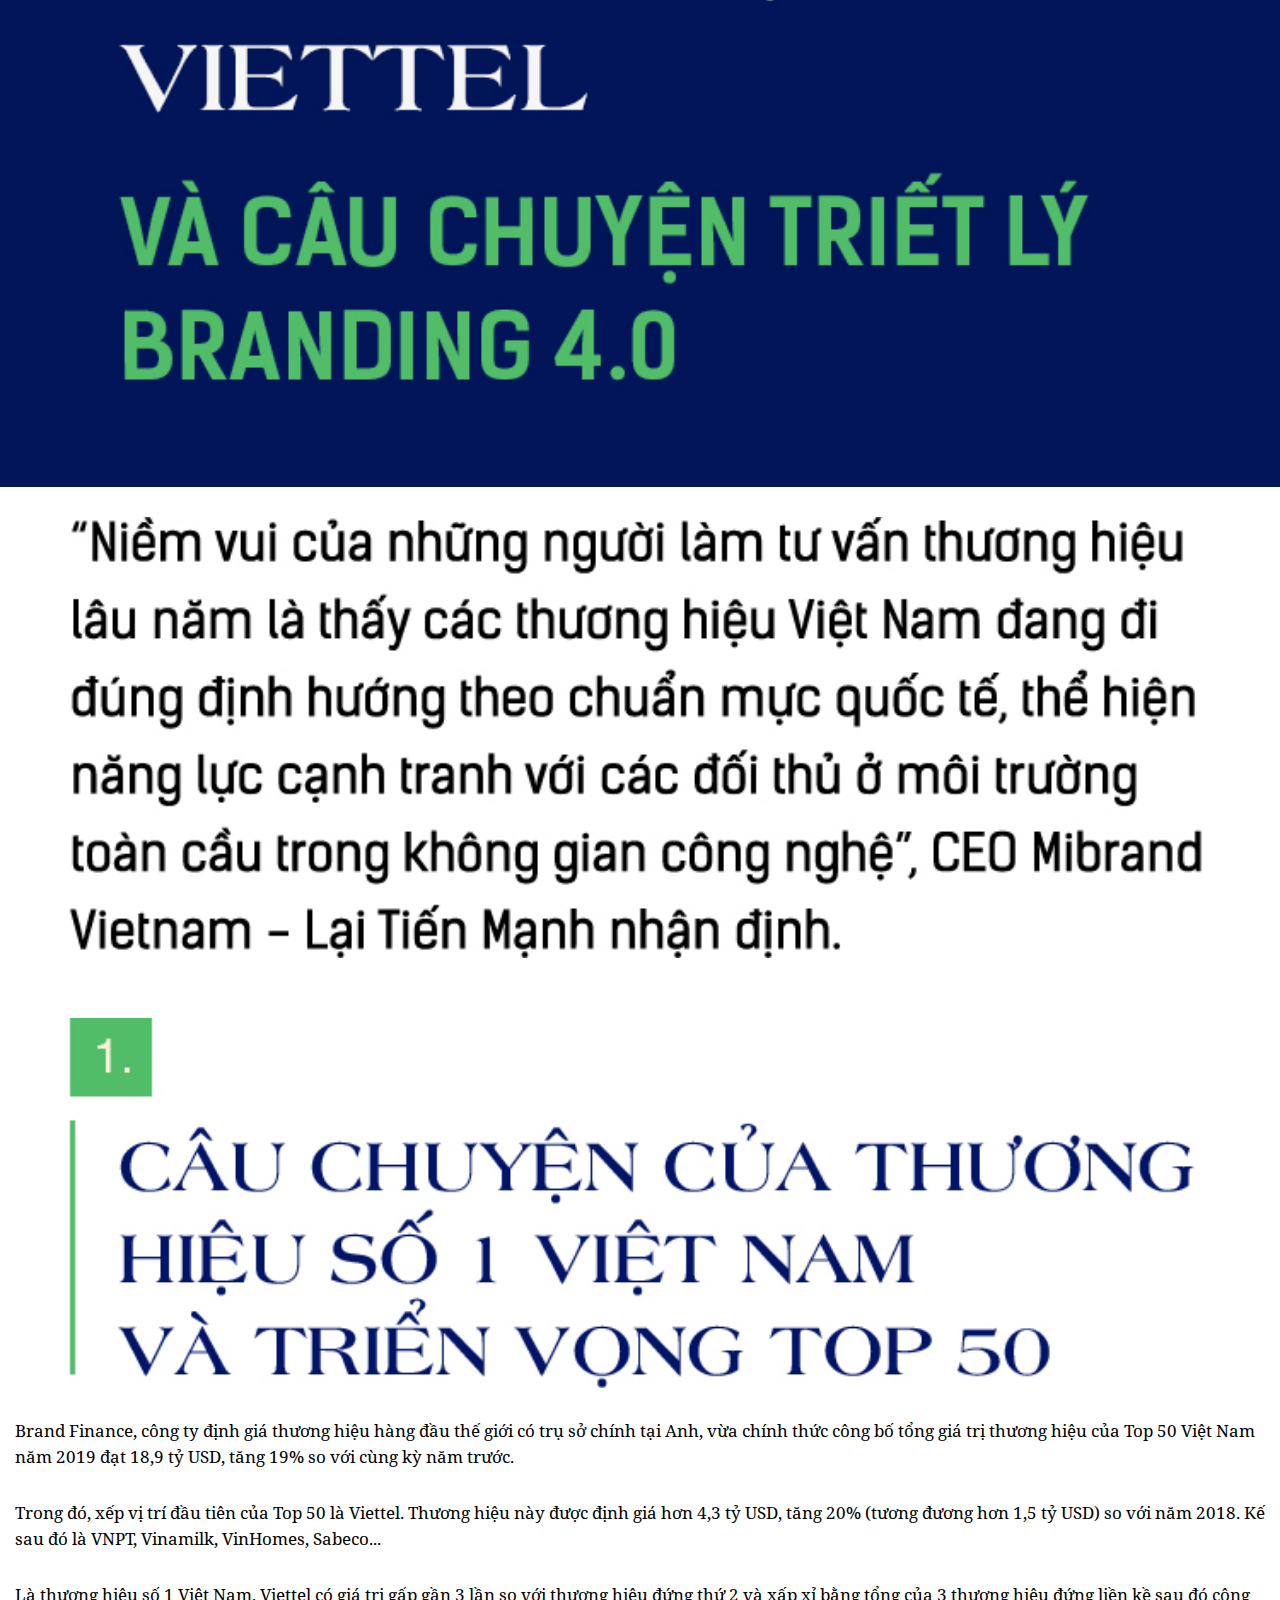
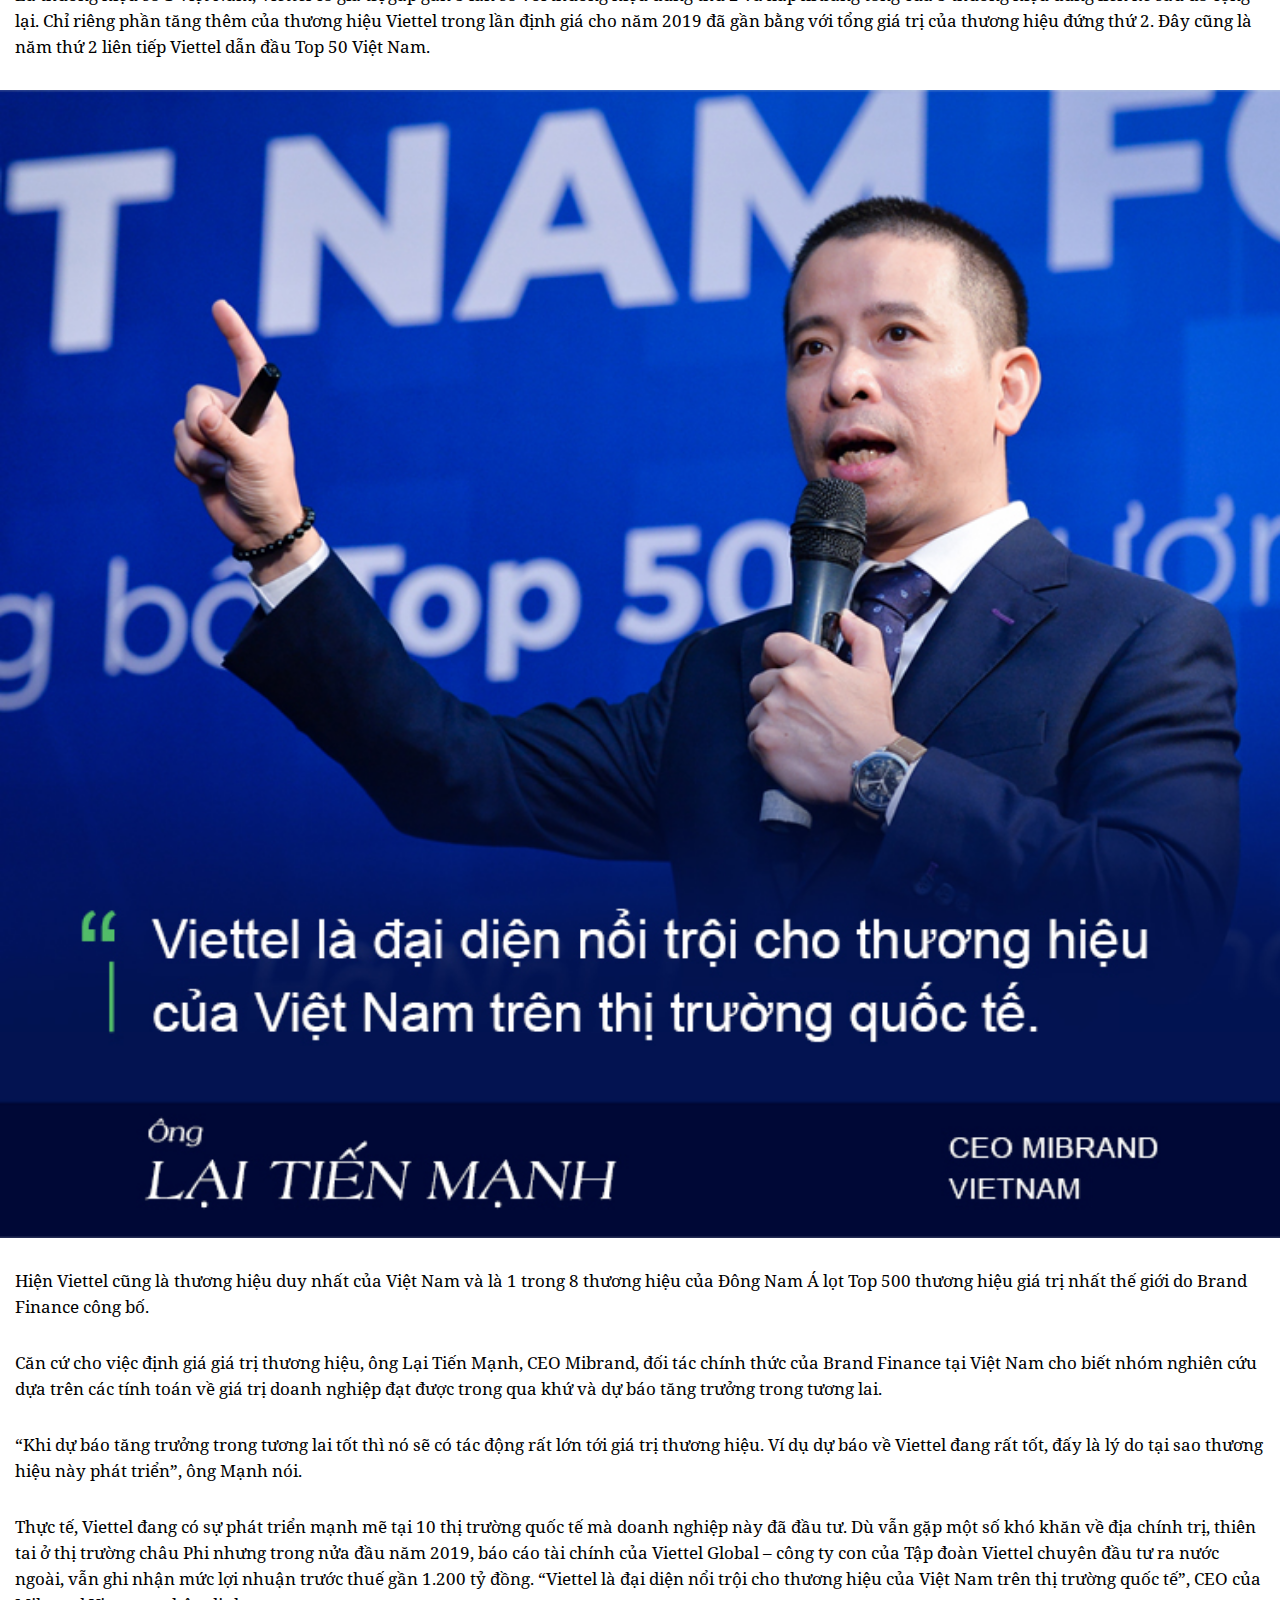
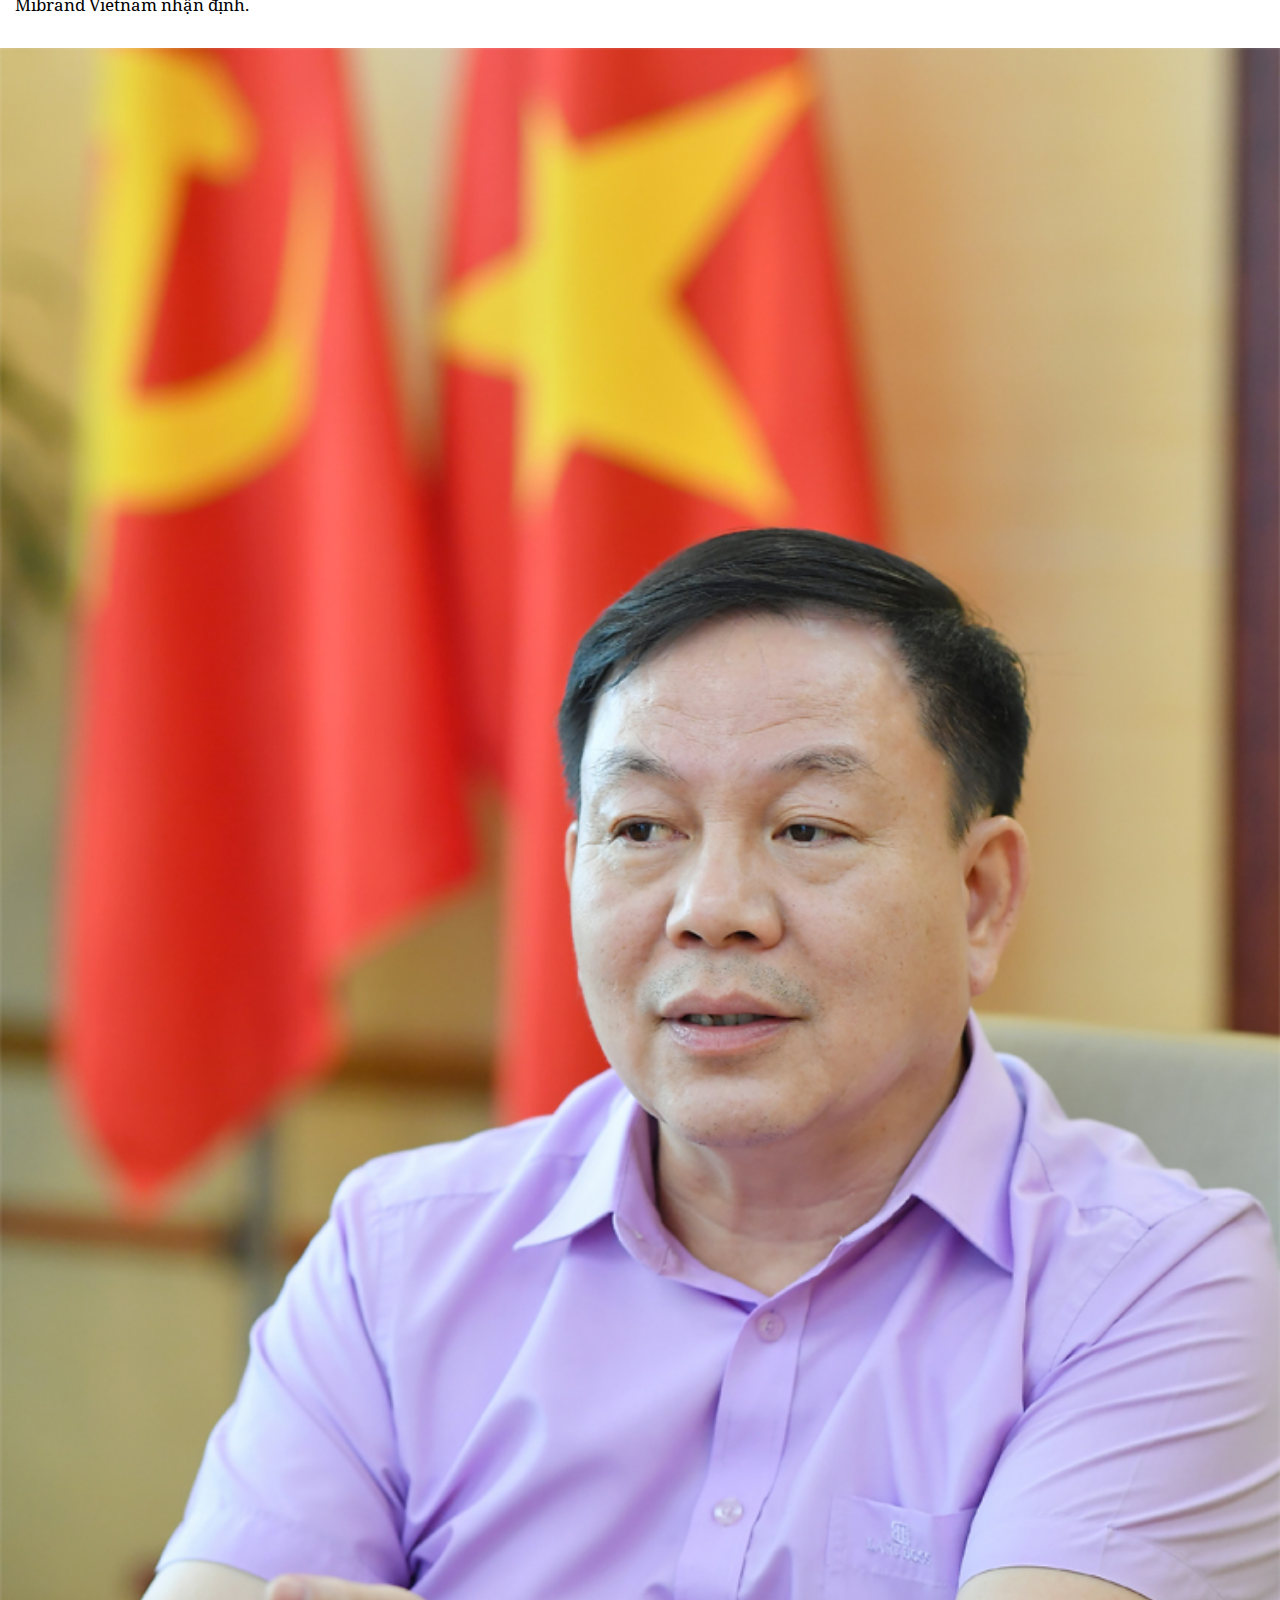
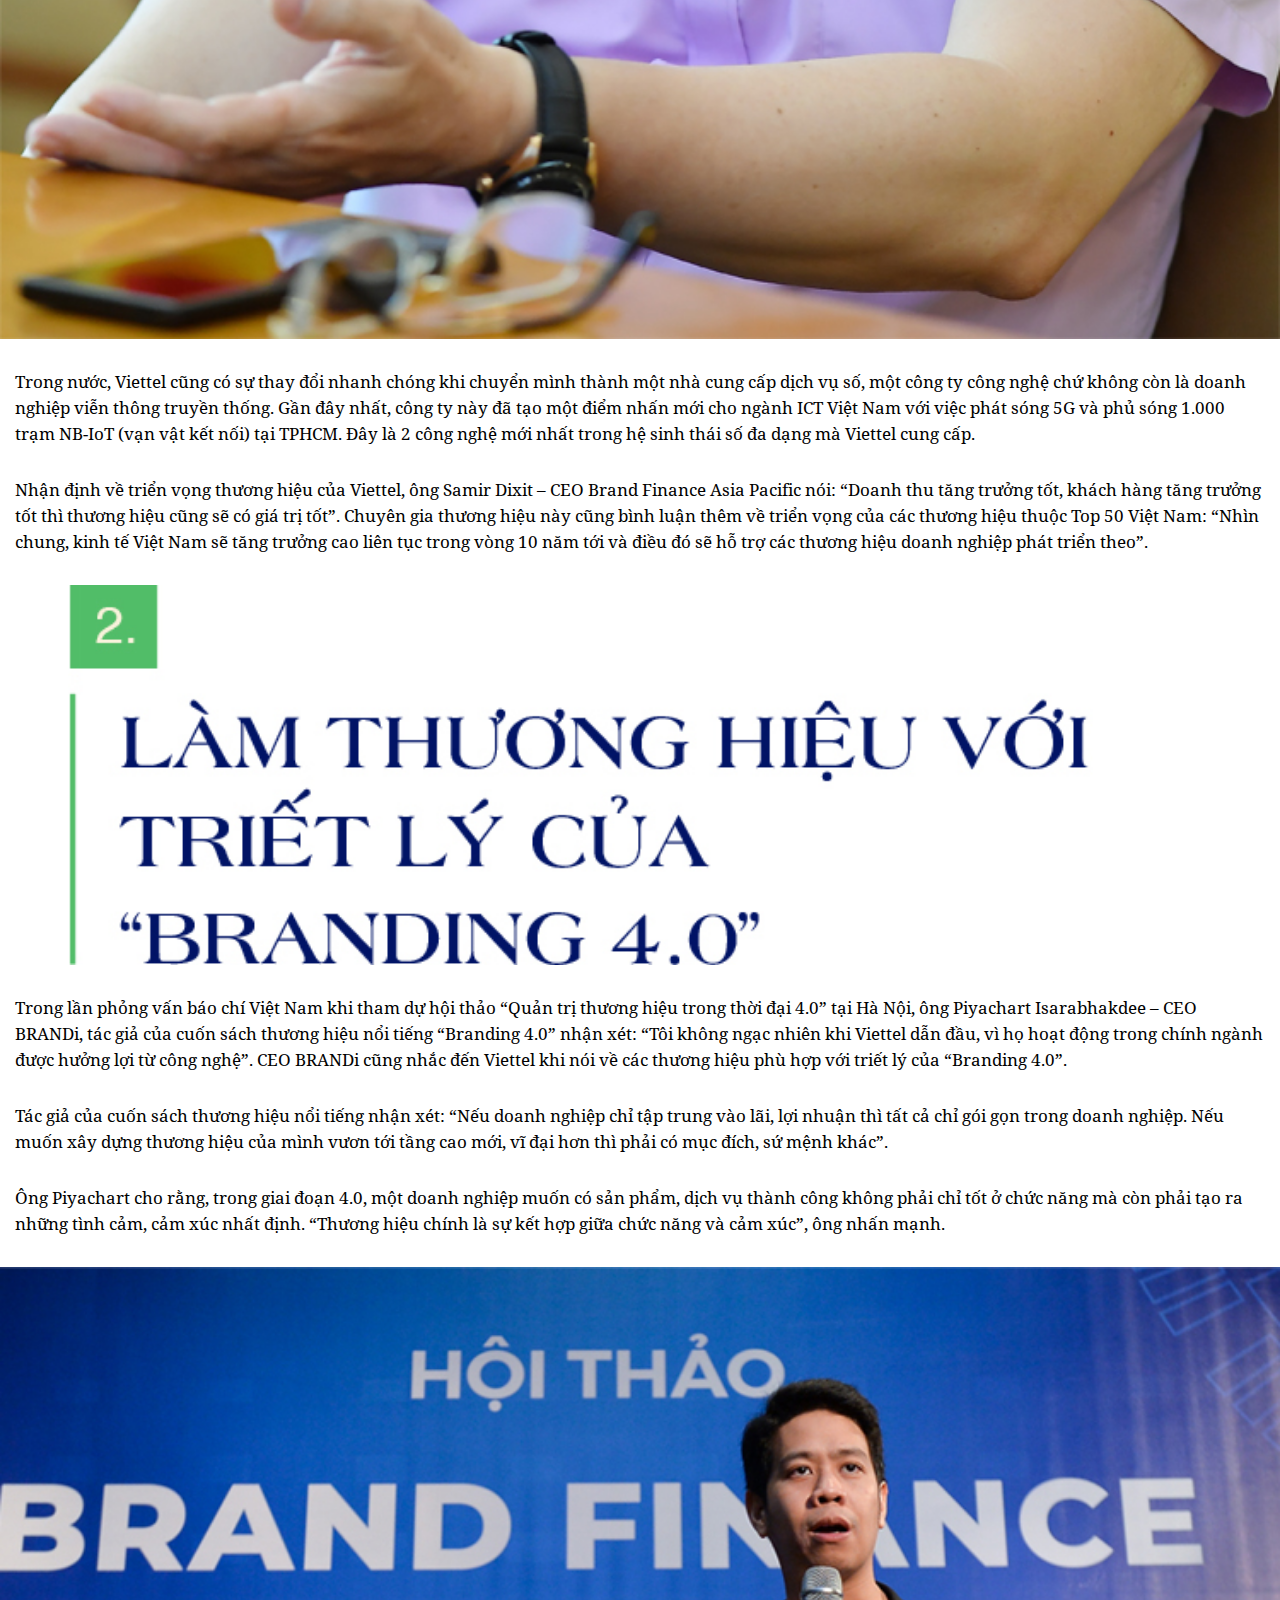
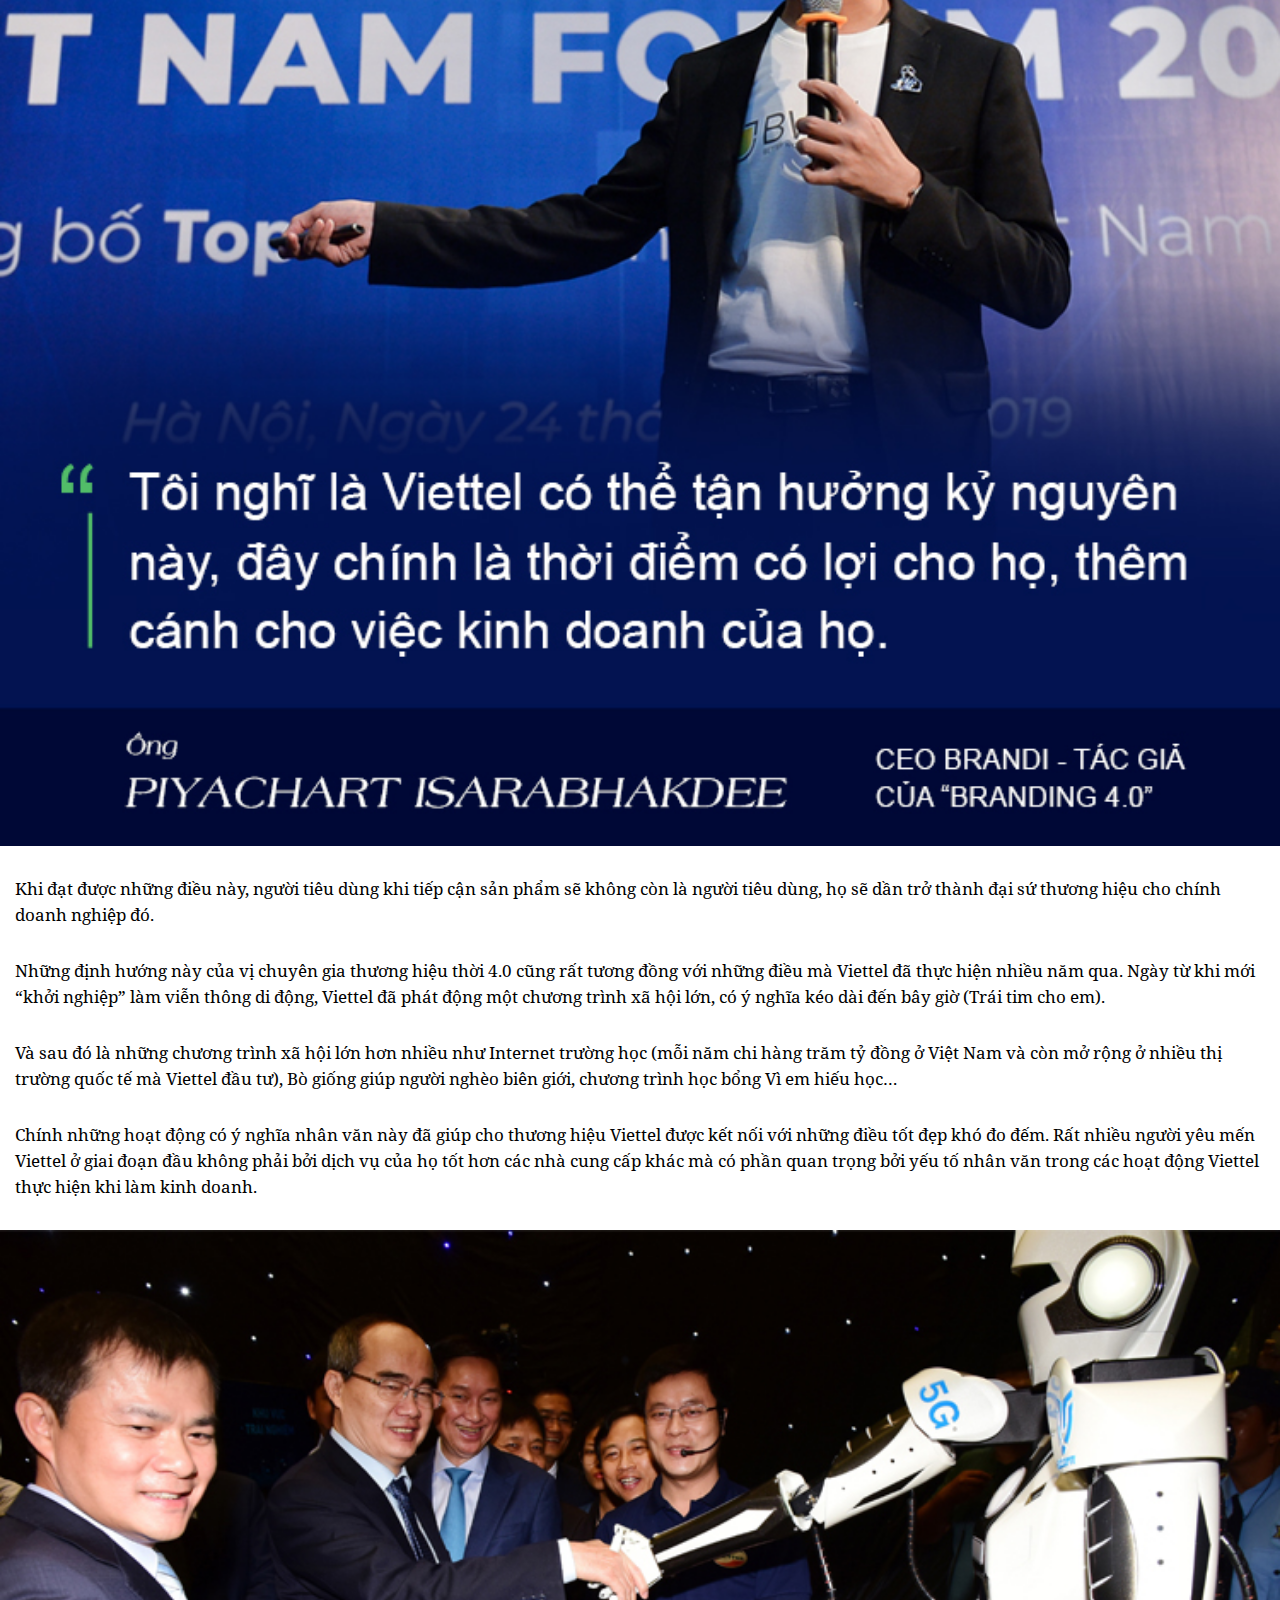
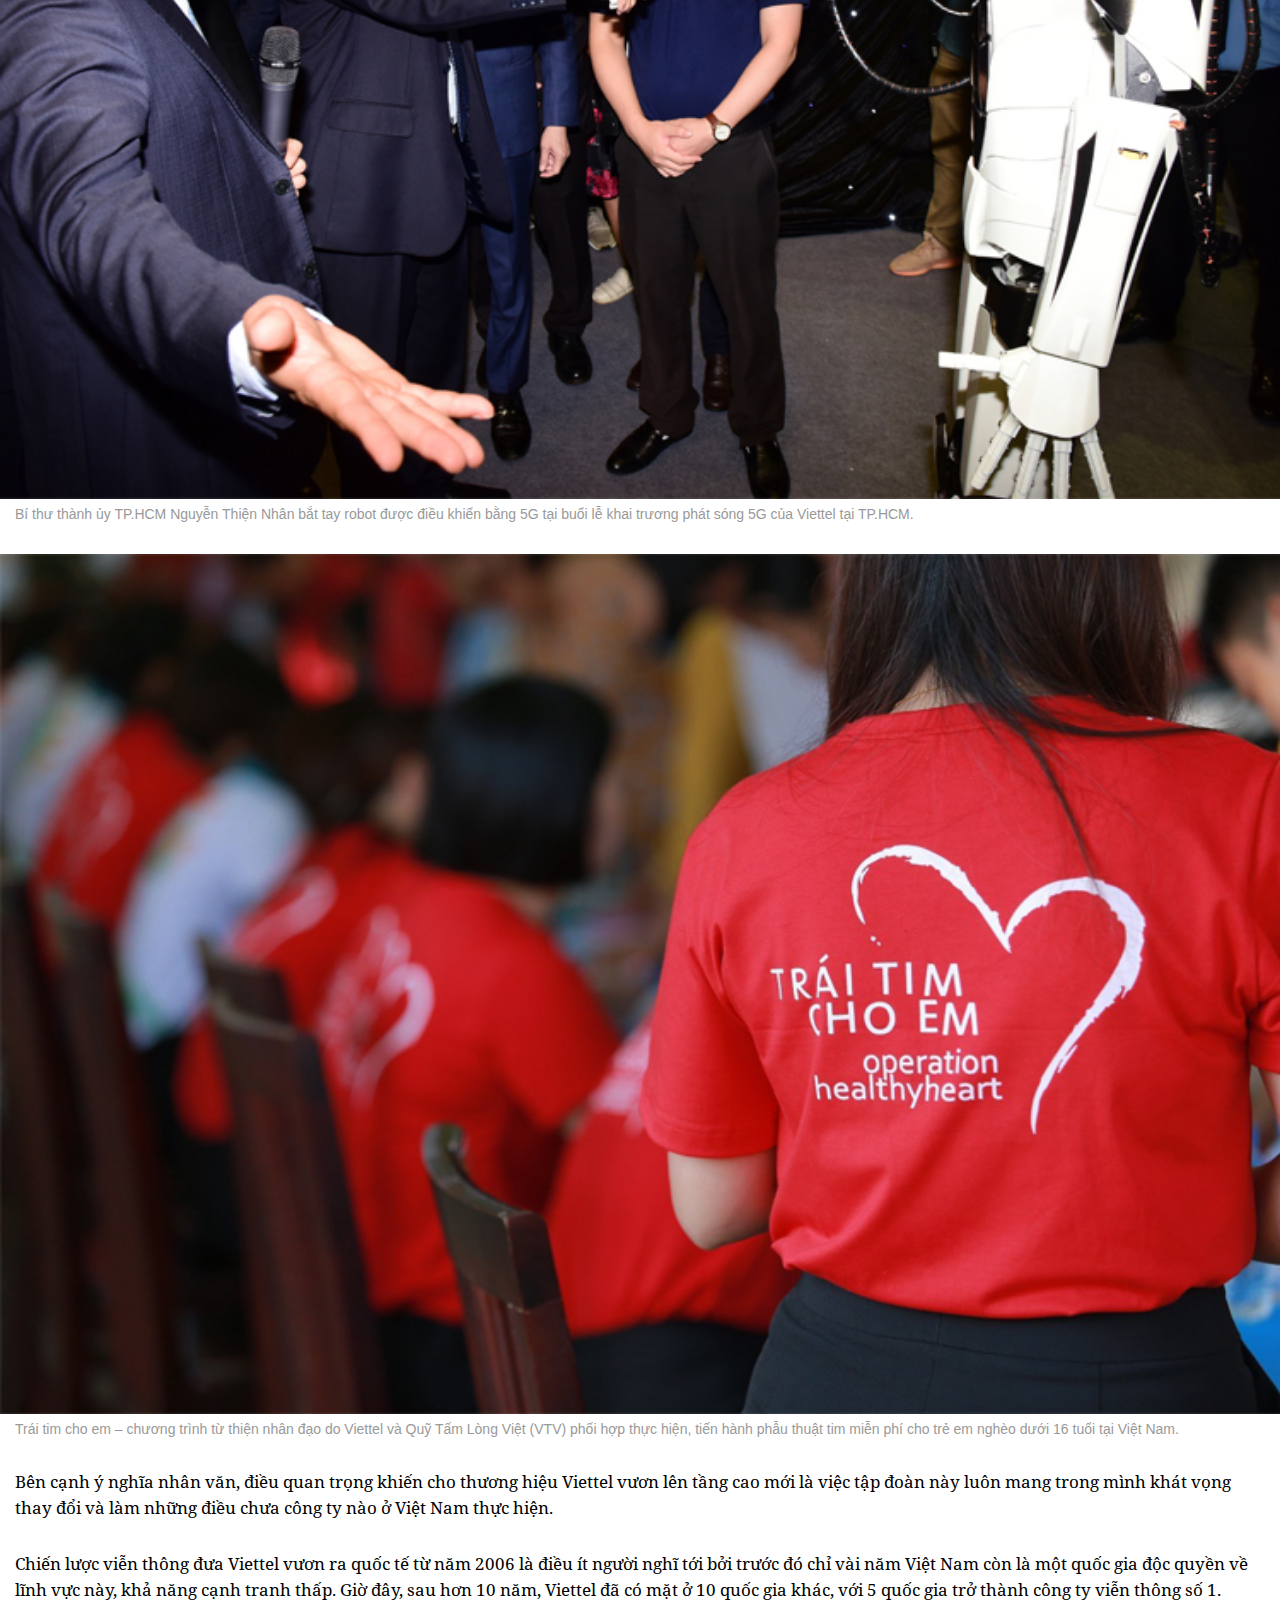
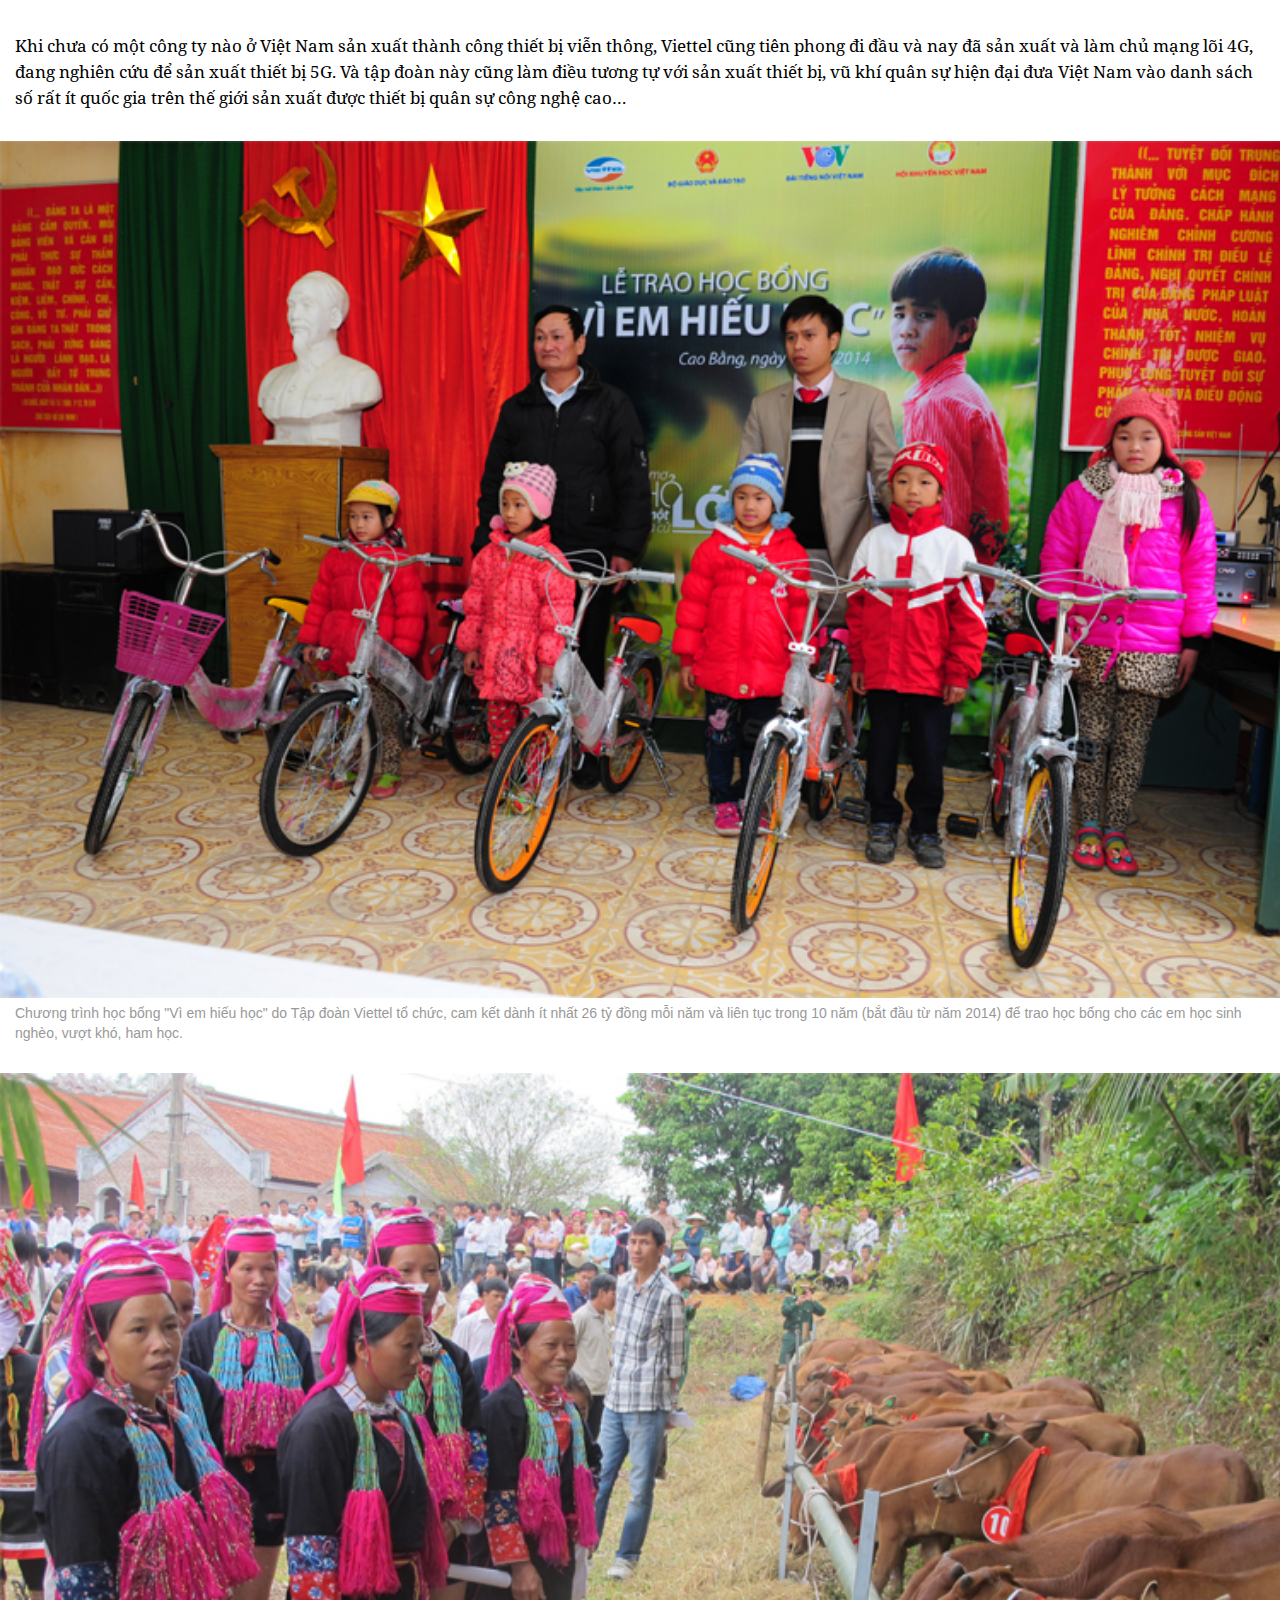
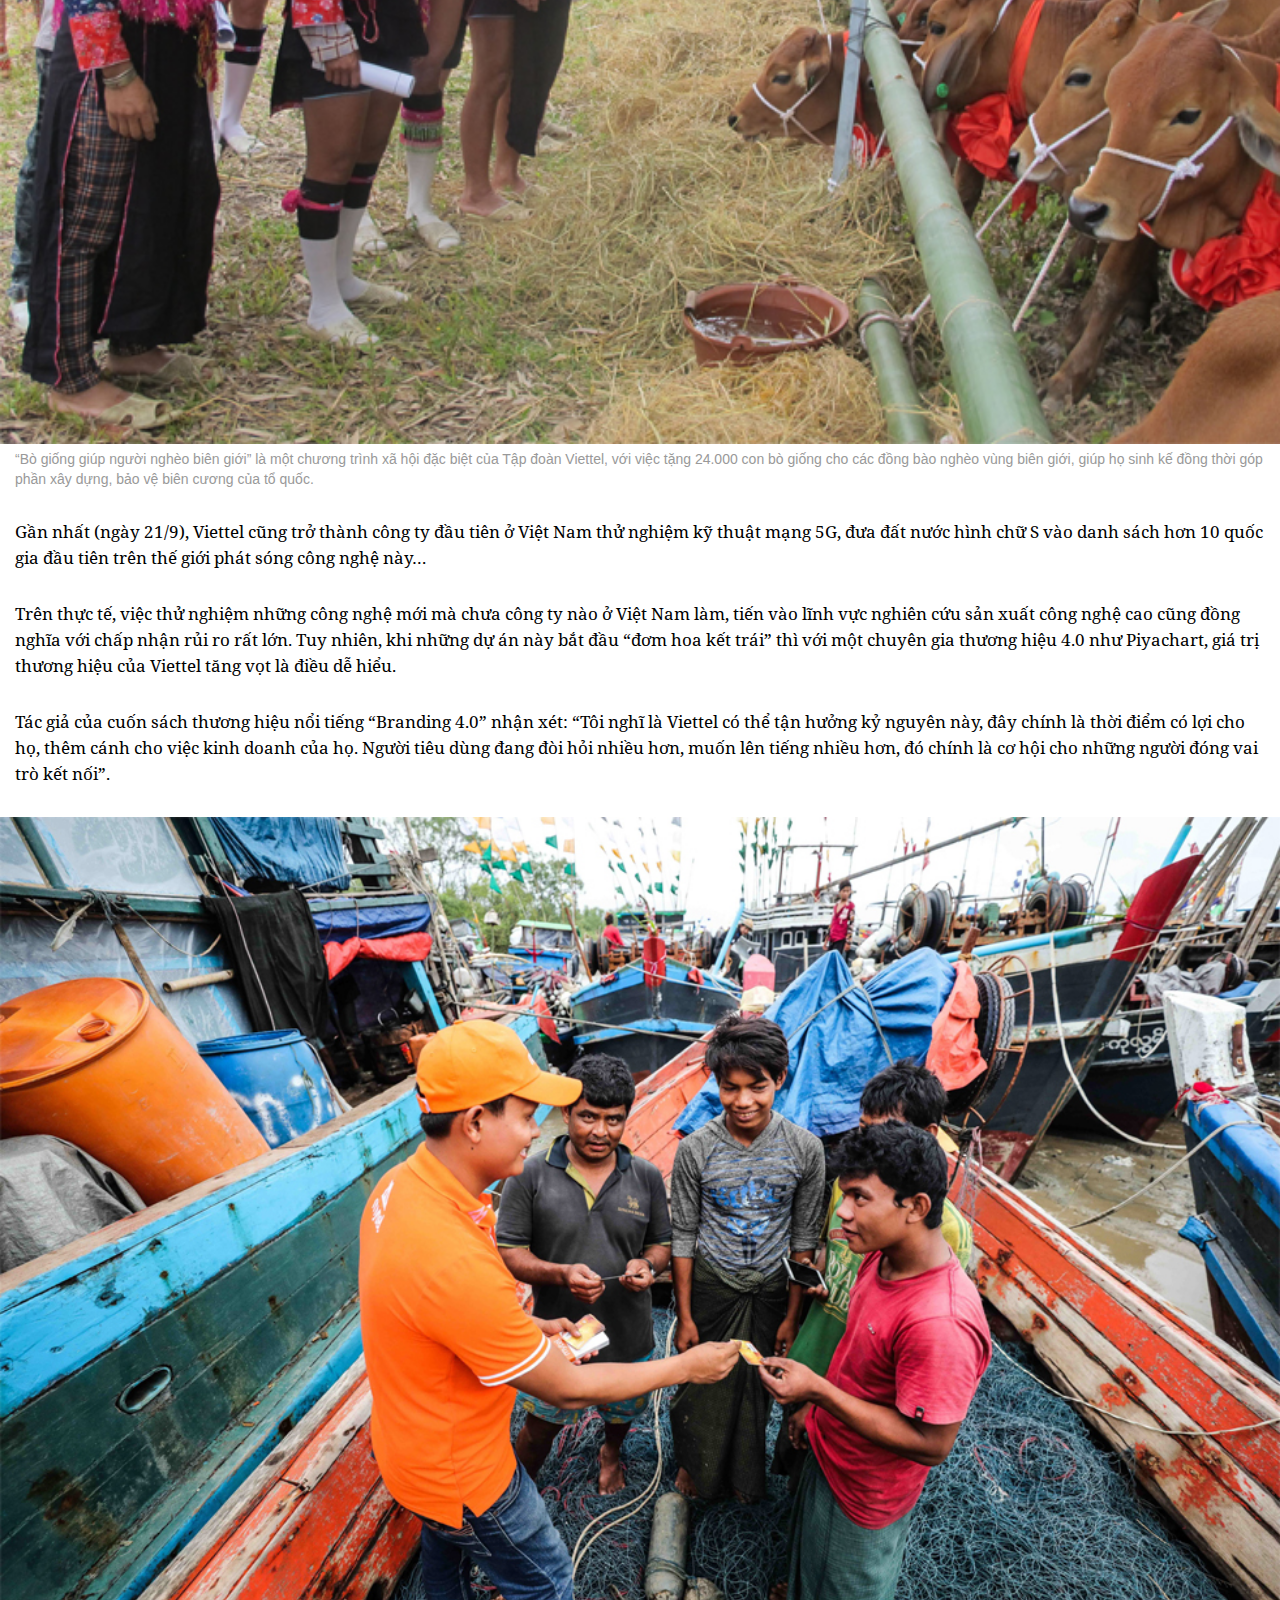
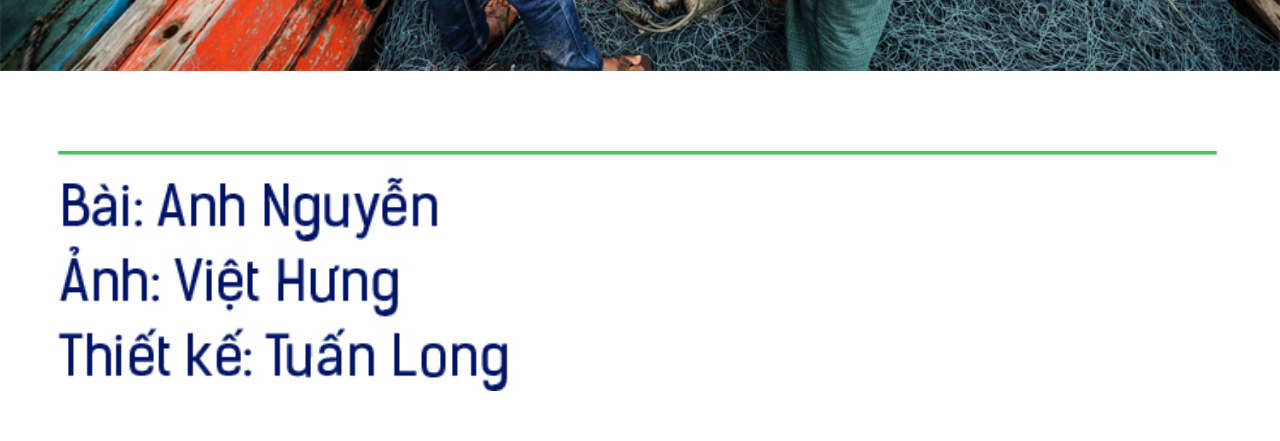
==== commit bd8898a7: "z" ====
--- a/mobile/index.html
+++ b/mobile/index.html
@@ -4,7 +4,7 @@
     <meta charset="UTF-8">
     <meta name="viewport" content="width=device-width, initial-scale=1.0">
     <meta http-equiv="X-UA-Compatible" content="ie=edge">
-    <title>Quyền chủ tịch Viettel: Chuyển đổi số phải quyết tâm kiểu "nếu không làm thì sẽ chết"!</title>
+    <title>"Ngôi vương" thương hiệu của Viettel và câu chuyện triết lý 4.0</title>
     <link rel="stylesheet" href="css/reset.css">
     <link rel="stylesheet" href="css/fonts.css">
     <link rel="stylesheet" href="css/style.css">
@@ -17,152 +17,98 @@
         </div>
 
         <div class="emag-sapo">
-            <img src="images/sapo.png" alt="">
+            <img src="images/sapo.jpg" alt="">
         </div>
 
         <div class="emag-main">
             <div class="emag-title">
-                <img src="images/title-1.png" alt="">
+                <img src="images/title-1.jpg" alt="">
             </div>
 
             <div class="emag-content">
-                <p class="bold">Trong bối cảnh nhà nhà, người người đều tuyên bố về chiến lược chuyển dịch số, câu chuyện chuyển đổi số của Viettel có gì khác?</p>
+                <p>Brand Finance, công ty định giá thương hiệu hàng đầu thế giới có trụ sở chính tại Anh, vừa chính thức công bố tổng giá trị thương hiệu của Top 50 Việt Nam năm 2019 đạt 18,9 tỷ USD, tăng 19% so với cùng kỳ năm trước.</p>
 
-                <p>Viettel xuất thân từ một công ty viễn thông, nhưng có một bài học lớn trên thế giới là những “ông” viễn thông thì chuyển đổi số thường bị chậm. Chúng tôi cũng đi tìm hiểu lý do thì câu trả lời chung của họ là: tuy viễn thông bây giờ có tăng trưởng chậm lại, nhưng tiền vẫn nhiều.</p>
+                <p>Trong đó, xếp vị trí đầu tiên của Top 50 là Viettel. Thương hiệu này được định giá hơn 4,3 tỷ USD, tăng 20% (tương đương hơn 1,5 tỷ USD) so với năm 2018. Kế sau đó là VNPT, Vinamilk, VinHomes, Sabeco...</p>
 
-                <p>Khi tiền nhiều thì người ta cũng ít có động lực để tìm cách làm điều gì đó mới, và chỉ khi là chuyện sống còn thì họ mới làm điều gì đó khủng khiếp thôi. Vậy mới có chuyện là tất cả các công ty số mạnh mẽ trên thế giới như Alibaba, Facebook hay Amazon đều không phải công ty viễn thông truyền thống.</p>
+                <p>Là thương hiệu số 1 Việt Nam, Viettel có giá trị gấp gần 3 lần so với thương hiệu đứng thứ 2 và xấp xỉ bằng tổng của 3 thương hiệu đứng liền kề sau đó cộng lại. Chỉ riêng phần tăng thêm của thương hiệu Viettel trong lần định giá cho năm 2019 đã gần bằng với tổng giá trị của thương hiệu đứng thứ 2. Đây cũng là năm thứ 2 liên tiếp Viettel dẫn đầu Top 50 Việt Nam.</p>
             </div>
 
             <img src="images/img-1.jpg" alt="">
 
             <div class="emag-content">
-                <p>Những công ty dịch vụ số đúng nghĩa trên thế giới đều tăng trưởng khủng khiếp và trở thành thế lực mới chứ không phải là viễn thông. Nếu các ông viễn thông truyền thống mà không thay đổi mạnh mẽ thì sẽ dần trở thành “thợ khuân vác”, chỉ tạo ra hạ tầng để người khác kiếm tiền trên đó.</p>
+                <p>Hiện Viettel cũng là thương hiệu duy nhất của Việt Nam và là 1 trong 8 thương hiệu của Đông Nam Á lọt Top 500 thương hiệu giá trị nhất thế giới do Brand Finance công bố.</p>
 
-                <p>Tôi không muốn Viettel rơi vào vòng xoáy đó. Tôi không muốn mọi người có suy nghĩ Viettel chỉ cần “hưởng thụ món viễn thông” và cho rằng thế là đủ rồi. Tôi cũng không muốn người Viettel có tư tưởng “lợi nhuận 40 ngàn tỷ đồng mỗi năm thì việc gì phải làm cái mới?”.</p>
+                <p>Căn cứ cho việc định giá giá trị thương hiệu, ông Lại Tiến Mạnh, CEO Mibrand, đối tác chính thức của Brand Finance tại Việt Nam cho biết nhóm nghiên cứu dựa trên các tính toán về giá trị doanh nghiệp đạt được trong qua khứ và dự báo tăng trưởng trong tương lai.</p>
 
-                <p>Viettel phải quên chuyện mình là một công ty viễn thông đi. Viettel có lợi thế về hạ tầng có sẵn, nhưng phải trở thành một công ty dịch vụ số trên nền tảng vốn có của mình. Tôi tin rằng, nếu Viettel chuyển đổi số tốt, nhanh, thì sẽ thành công cả ở viễn thông truyền thống và dịch vụ số.</p>
+                <p>“Khi dự báo tăng trưởng trong tương lai tốt thì nó sẽ có tác động rất lớn tới giá trị thương hiệu. Ví dụ dự báo về Viettel đang rất tốt, đấy là lý do tại sao thương hiệu này phát triển”, ông Mạnh nói.</p>
+                    
+                <p>Thực tế, Viettel đang có sự phát triển mạnh mẽ tại 10 thị trường quốc tế mà doanh nghiệp này đã đầu tư. Dù vẫn gặp một số khó khăn về địa chính trị, thiên tai ở thị trường châu Phi nhưng trong nửa đầu năm 2019, báo cáo tài chính của Viettel Global – công ty con của Tập đoàn Viettel chuyên đầu tư ra nước ngoài, vẫn ghi nhận mức lợi nhuận trước thuế gần 1.200 tỷ đồng. “Viettel là đại diện nổi trội cho thương hiệu của Việt Nam trên thị trường quốc tế”, CEO của Mibrand Vietnam nhận định.</p>
             </div>
 
             <img src="images/img-2.jpg" alt="">
 
             <div class="emag-content">
-                <p class="bold">Một công ty viễn thông truyền thống rất lớn như Viettel thì có ưu điểm gì trong thực hiện chiến lược chuyển đổi số?</p>
+                <p>Trong nước, Viettel cũng có sự thay đổi nhanh chóng khi chuyển mình thành một nhà cung cấp dịch vụ số, một công ty công nghệ chứ không còn là doanh nghiệp viễn thông truyền thống. Gần đây nhất, công ty này đã tạo một điểm nhấn mới cho ngành ICT Việt Nam với việc phát sóng 5G và phủ sóng 1.000 trạm NB-IoT (vạn vật kết nối) tại TPHCM. Đây là 2 công nghệ mới nhất trong hệ sinh thái số đa dạng mà Viettel cung cấp.</p>
 
-                <p>Thứ nhất, Viettel sở hữu hạ tầng viễn thông rộng lớn không chỉ ở Việt Nam mà còn ở 10 quốc gia khác trên thế giới. Chuyển đổi số thực ra luôn phải thực hiện trên hạ tầng viễn thông và smartphone.</p>
-
-                <p>Thứ hai, chỉ riêng Việt Nam, Viettel đã có hơn 60 triệu khách hàng dùng di động và gần 70 triệu khách hàng (nếu gồm cả các dịch vụ viễn thông khác); còn nếu tính toàn bộ 11 thị trường trên toàn cầu là hơn 100 triệu. Tại sao chúng tôi lại không phát triển các dịch vụ số để cung cấp cho chính khách hàng của mình mà lại để các nhà cung cấp khác thực hiện “hộ”?</p>
-
-                <p>Thứ ba là Viettel vốn là công ty công nghệ nên nhân sự đã sẵn sàn g rồi. Vấn đề còn lại là tư duy và quyết tâm của các ông lãnh đạo phải thoát được mô hình của nhà điều hành viễn thông truyền thống, thoát được suy nghĩ “mạng lưới của chúng ta là tài sản lớn nhất”. Bây giờ, tài sản lớn nhất chính là dữ liệu khách hàng.</p>
+                <p>Nhận định về triển vọng thương hiệu của Viettel, ông Samir Dixit – CEO Brand Finance Asia Pacific nói: “Doanh thu tăng trưởng tốt, khách hàng tăng trưởng tốt thì thương hiệu cũng sẽ có giá trị tốt”. Chuyên gia thương hiệu này cũng bình luận thêm về triển vọng của các thương hiệu thuộc Top 50 Việt Nam: “Nhìn chung, kinh tế Việt Nam sẽ tăng trưởng cao liên tục trong vòng 10 năm tới và điều đó sẽ hỗ trợ các thương hiệu doanh nghiệp phát triển theo”.</p>
             </div>
 
             <div class="emag-title">
-                <img src="images/title-2.png" alt="">
+                <img src="images/title-2.jpg" alt="">
             </div>
 
             <div class="emag-content">
-                <p class="bold">Vậy khái niệm chuyển đổi số theo cách của Viettel sẽ là gì?</p>
+                <p>Trong lần phỏng vấn báo chí Việt Nam khi tham dự hội thảo “Quản trị thương hiệu trong thời đại 4.0” tại Hà Nội, ông Piyachart Isarabhakdee – CEO BRANDi, tác giả của cuốn sách thương hiệu nổi tiếng “Branding 4.0” nhận xét: “Tôi không ngạc nhiên khi Viettel dẫn đầu, vì họ hoạt động trong chính ngành được hưởng lợi từ công nghệ”. CEO BRANDi cũng nhắc đến Viettel khi nói về các thương hiệu phù hợp với triết lý của “Branding 4.0”.</p>
 
-                <p>Thực ra thì không chỉ có các công ty viễn thông như Viettel mới phải chuyển đổi số, mà rất nhiều các công ty ở các ngành nghề khác cũng cần làm. Nếu hiểu một cách nôm na, chuyển đổi số là áp dụng công nghệ số vào công ty mình để tạo ra mô hình quản trị mới, mô hình kinh doanh mới mềm dẻo, linh hoạt và hiệu quả hơn nhiều so với trước.</p>
+                <p>Tác giả của cuốn sách thương hiệu nổi tiếng nhận xét: “Nếu doanh nghiệp chỉ tập trung vào lãi, lợi nhuận thì tất cả chỉ gói gọn trong doanh nghiệp. Nếu muốn xây dựng thương hiệu của mình vươn tới tầng cao mới, vĩ đại hơn thì phải có mục đích, sứ mệnh khác”.</p>
 
-                <p>Để đánh giá một công ty có chuyển đổi số thành công hay không thì cần đánh giá các quyết định của họ có dựa trên phân tích số liệu lớn hay không, chứ không phải các con số thống kê giấy tờ. Các dữ liệu lớn cũng cần được máy móc với trí tuệ nhân tạo (AI) phân tích.</p>
-
-                <p>Riêng với Viettel thì chúng tôi có 2 quá trình: chuyển đổi số việc quản trị nội bộ và tạo mô hình kinh doanh mới; cung cấp các dịch vụ số cho người dân, doanh nghiệp, chính phủ trong công cuộc xây dựng xã hội số.</p>
-
-                <p>Tất nhiên, việc chuyển đổi số nhanh, mạnh, hiệu quả cho chính Viettel cần làm trước. Việc này cũng không quá phức tạp vì chúng tôi vốn là công ty công nghệ rồi, vấn đề là phải quyết tâm làm thôi. Riêng với việc cung cấp dịch vụ số cho xã hội, để đóng vai trò quan trọng trong việc kiến tạo xã hội số là một nhiệm vụ lớn mà Viettel còn rất nhiều việc phải làm.</p>
+                <p>Ông Piyachart cho rằng, trong giai đoạn 4.0, một doanh nghiệp muốn có sản phẩm, dịch vụ thành công không phải chỉ tốt ở chức năng mà còn phải tạo ra những tình cảm, cảm xúc nhất định. “Thương hiệu chính là sự kết hợp giữa chức năng và cảm xúc”, ông nhấn mạnh.</p>
             </div>
 
             <img src="images/img-3.jpg" alt="">
 
             <div class="emag-content">
-                <p class="bold">Kết thúc 6 tháng đầu năm 2019, tổng kết lại các thành quả của chuyển dịch số tại Tập đoàn Viettel, nếu chỉ ra 5 điểm nội bật, ông sẽ nói về những điều gì?</p>
-                    
-                <p>Trước hết, đó là chuyển đổi số hệ thống quản trị của Viettel với sự tư vấn của công ty hàng đầu thế giới như McKinsey và BCG. Từ trước, chúng đã áp dụng công nghệ thông tin trong điều hành tập, nhưng ở một tổ chức rất lớn, nhiều hệ thống được xây dựng khác nhau, chưa cùng trên một tiêu chuẩn đồng nhất, dẫn đến việc liên kết, chạy liên thông “chưa được mượt mà”. Nhưng năm nay, chúng tôi làm lại để các hệ thống có thể kết nối tốt với nhau, chạy mượt mà, thông suốt.</p>
+                <p>Khi đạt được những điều này, người tiêu dùng khi tiếp cận sản phẩm sẽ không còn là người tiêu dùng, họ sẽ dần trở thành đại sứ thương hiệu cho chính doanh nghiệp đó.</p>
 
-                <p>Thứ hai, để làm được việc thứ nhất, Viettel phải thay đổi cơ cấu tổ chức cho phù hợp: từ phòng ban, các công ty con, các quy trình không được trùng lặp… để nâng cao hiệu quả hoạt động, và tập trung hơn vào định hướng khách hàng.</p>
+                <p>Những định hướng này của vị chuyên gia thương hiệu thời 4.0 cũng rất tương đồng với những điều mà Viettel đã thực hiện nhiều năm qua. Ngày từ khi mới “khởi nghiệp” làm viễn thông di động, Viettel đã phát động một chương trình xã hội lớn, có ý nghĩa kéo dài đến bây giờ (Trái tim cho em).</p>
 
-                <p>Thứ ba, Viettel áp dụng những công nghệ hiện đại nhất với AI, Big Data, IoT… Tất cả các hoạt động và ra quyết định của tập đoàn đang dần chuyển sang việc dựa trên dữ liệu, số liệu hàng ngày, hàng tháng được phân tích bởi trí tuệ nhân tạo (AI).</p>
+                <p>Và sau đó là những chương trình xã hội lớn hơn nhiều như Internet trường học (mỗi năm chi hàng trăm tỷ đồng ở Việt Nam và còn mở rộng ở nhiều thị trường quốc tế mà Viettel đầu tư), Bò giống giúp người nghèo biên giới, chương trình học bổng Vì em hiếu học…</p>
+
+                <p>Chính những hoạt động có ý nghĩa nhân văn này đã giúp cho thương hiệu Viettel được kết nối với những điều tốt đẹp khó đo đếm. Rất nhiều người yêu mến Viettel ở giai đoạn đầu không phải bởi dịch vụ của họ tốt hơn các nhà cung cấp khác mà có phần quan trọng bởi yếu tố nhân văn trong các hoạt động Viettel thực hiện khi làm kinh doanh.</p>
             </div>
 
-            <img src="images/img-4.jpg" alt="">
+            <img src="images/img-4.jpg" alt="" style="margin-bottom: 5px;">
+            <p class="emag-caption">Bí thư thành ủy TP.HCM Nguyễn Thiện Nhân bắt tay robot được điều khiển bằng 5G tại buổi lễ khai trương phát sóng 5G của Viettel tại TP.HCM.</p>            
+
+            <img src="images/img-5.jpg" alt="" style="margin-bottom: 5px;">
+            <p class="emag-caption">Trái tim cho em – chương trình từ thiện nhân đạo do Viettel và Quỹ Tấm Lòng Việt (VTV) phối hợp thực hiện, tiến hành phẫu thuật tim miễn phí cho trẻ em nghèo dưới 16 tuổi tại Việt Nam.</p>
 
             <div class="emag-content">
-                <p>Thứ tư, Viettel đã tạo ra dịch vụ số mới để phục vụ khách hàng. Lĩnh vực bưu chính là một điểm rất nổi bật, cùng với các sản phẩm như MyGo (ứng dụng gọi xe, giao hàng) hay Vỏ Sò (nền tảng thương mại điện tử). Tất nhiên, những cái này cũng là bước đầu thôi nhưng nhận được sự chú ý và quan tâm của xã hội.</p>
+                <p>Bên cạnh ý nghĩa nhân văn, điều quan trọng khiến cho thương hiệu Viettel vươn lên tầng cao mới là việc tập đoàn này luôn mang trong mình khát vọng thay đổi và làm những điều chưa công ty nào ở Việt Nam thực hiện.</p>
 
-                <p>Và đặc biệt là sự phát triển của VTS (Tổng công ty Giải pháp Doanh nghiệp Viettel). VTS chuyên cung cấp giải pháp số cho doanh nghiệp và chính phủ điện tử. VTS phát triển các dịch vụ số mới cho doanh nghiệp, cơ quan chính phủ nhưng đảm bảo được an toàn thông tin, an ninh mạng. Điều này có thể thấy rõ nét nhất trong các sự cố gần đây về an ninh mạng ở một số tập đoàn lớn trong nước mà Viettel là người chủ trì và giải quyết.</p>
+                <p>Chiến lược viễn thông đưa Viettel vươn ra quốc tế từ năm 2006 là điều ít người nghĩ tới bởi trước đó chỉ vài năm Việt Nam còn là một quốc gia độc quyền về lĩnh vực này, khả năng cạnh tranh thấp. Giờ đây, sau hơn 10 năm, Viettel đã có mặt ở 10 quốc gia khác, với 5 quốc gia trở thành công ty viễn thông số 1.</p>
+
+                <p>Khi chưa có một công ty nào ở Việt Nam sản xuất thành công thiết bị viễn thông, Viettel cũng tiên phong đi đầu và nay đã sản xuất và làm chủ mạng lõi 4G, đang nghiên cứu để sản xuất thiết bị 5G. Và tập đoàn này cũng làm điều tương tự với sản xuất thiết bị, vũ khí quân sự hiện đại đưa Việt Nam vào danh sách số rất ít quốc gia trên thế giới sản xuất được thiết bị quân sự công nghệ cao…</p>
             </div>
 
-            <div class="emag-title">
-                <img src="images/title-3.png" alt="">
+            <img src="images/img-6.jpg" alt="" style="margin-bottom: 5px;">
+            <p class="emag-caption">Chương trình học bổng "Vì em hiếu học" do Tập đoàn Viettel tổ chức, cam kết dành ít nhất 26 tỷ đồng mỗi năm và liên tục trong 10 năm (bắt đầu từ năm 2014) để trao học bổng cho các em học sinh nghèo, vượt khó, ham học.</p>
+
+            <img src="images/img-7.jpg" alt="" style="margin-bottom: 5px;">
+            <p class="emag-caption">“Bò giống giúp người nghèo biên giới” là một chương trình xã hội đặc biệt của Tập đoàn Viettel, với việc tặng 24.000 con bò giống cho các đồng bào nghèo vùng biên giới, giúp họ sinh kế đồng thời góp phần xây dựng, bảo vệ biên cương của tổ quốc.</p>
+
+            <div class="emag-content">
+                <p>Gần nhất (ngày 21/9), Viettel cũng trở thành công ty đầu tiên ở Việt Nam thử nghiệm kỹ thuật mạng 5G, đưa đất nước hình chữ S vào danh sách hơn 10 quốc gia đầu tiên trên thế giới phát sóng công nghệ này…</p>
+
+                <p>Trên thực tế, việc thử nghiệm những công nghệ mới mà chưa công ty nào ở Việt Nam làm, tiến vào lĩnh vực nghiên cứu sản xuất công nghệ cao cũng đồng nghĩa với chấp nhận rủi ro rất lớn. Tuy nhiên, khi những dự án này bắt đầu “đơm hoa kết trái” thì với một chuyên gia thương hiệu 4.0 như Piyachart, giá trị thương hiệu của Viettel tăng vọt là điều dễ hiểu.</p>
+
+                <p>Tác giả của cuốn sách thương hiệu nổi tiếng “Branding 4.0” nhận xét: “Tôi nghĩ là Viettel có thể tận hưởng kỷ nguyên này, đây chính là thời điểm có lợi cho họ, thêm cánh cho việc kinh doanh của họ. Người tiêu dùng đang đòi hỏi nhiều hơn, muốn lên tiếng nhiều hơn, đó chính là cơ hội cho những người đóng vai trò kết nối”.</p>
             </div>
 
-            <div class="emag-content">
-                <p class="bold">Ở thời điểm hiện nay, mảng hoạt động nào của Viettel có sự thay đổi mạnh mẽ nhất với chiến lược chuyển đổi số?</p>
-
-                <p>Có lẽ là bưu chính (Viettel Post), nhưng không phải vì đó là công ty có công nghệ tốt nhất của Viettel đâu. Ở đây, bưu chính vốn là một công ty rất truyền thống. Bình thường như ngày xưa sẽ hiểu bưu chính là đạp xe đi đưa thư, đưa hàng thôi (cười), sau này thì tính nhanh hay chậm là do tốc độ của ô tô, xe máy thôi. Nhưng chúng tôi quyết tâm đặt mục tiêu là “ông” đã đứng trong đội ngũ của Viettel thì “ông” phải là công ty công nghệ, chứ không thể chỉ là công ty chuyển phát.</p>
-
-                <p>Tại ViettelPost bây giờ, việc chia chọn hàng hóa để chuyển phát, giao hàng là áp dụng công nghệ số, các quy trình quản lý cũng được số hóa. Rồi dựa trên các thế mạnh riêng của mình, ViettelPost cũng cung cấp các dịch vụ số với MyGo và Vỏ Sò…</p>
-
-                <p>Tổng kết 6 tháng vừa rồi, chúng tôi có khen ngợi Viettel Post vì hoạt động trong một lĩnh vực rất truyền thống mà số hóa nhanh, hiệu quả, tạo ra kết quả tốt và ảnh hưởng ban đầu với dịch vụ số mới là rõ rệt.</p>
-            </div>
-
-            <img src="images/img-5.jpg" alt="">
-
-            <div class="emag-content">
-                <p class="bold">Thực hiện chuyển đổi số mạnh mẽ trong toàn bộ tổ chức nhưng mục tiêu về doanh thu và lợi nhuận của Viettel từ chiến lược này thì sao?</p>
-
-                <p>Quan trọng nhất là cơ cấu doanh thu sẽ thay đổi. Từ trước đến nay, 95% doanh thu Viettel là từ viễn thông truyền thống, nhưng năm nay sẽ phấn đấu 15-20% doanh thu từ dịch vụ số. Trung bình trên thế giới, dịch vụ số chiếm khoảng 30% doanh thu của các công ty viễn thông. Trong một đến hai năm tới Tập đoàn Viettel cũng phấn đấu đạt tỷ lệ như vậy.</p>
-
-                <p>Thật ra, viễn thông truyền thống sẽ ngày càng tăng trưởng chậm lại, chỉ 1-2% đã là nhiều. Muốn có được tốc độ tăng trưởng doanh thu từ 10-15% thì phải tập trung vào các dịch vụ số.</p>
-
-                <p class="bold">Khi quan sát việc chuyển đổi số của những doanh nghiệp khác ở Việt Nam, ông thấy điều gì cần lưu ý?</p>
-
-                <p>Tôi thấy 2 vấn đề xảy ra ở nhiều doanh nghiệp. Đầu tiên là việc phải phá vỡ mô hình cũ, và khi phá vỡ thì ảnh hưởng đến tổ chức và rất nhiều con người. Thứ hai là lo lắng về vấn đề đầu tư cho hệ thống công nghệ thông tin, hoặc thuê dịch vụ, dẫn tới việc tăng chi phí.</p>
-
-                <p>Thế nên khi chuyển đổi số thì phải quyết tâm kiểu “nếu không làm thì sẽ chết” thì mới có động lực lớn để làm. Còn khi có kết quả thì rõ rồi, hiệu quả cao hơn, mô hình cũng gọn hơn và linh hoạt hơn…</p>
-            </div>
-
-            <div class="emag-title">
-                <img src="images/title-4.png" alt="">
-            </div>
-
-            <div class="emag-content">
-                <p class="bold">Khi chuyển sang số hóa, ở nhiều lĩnh vực thì quy mô lớn chưa hẳn là một lợi thế so với tính linh hoạt, sáng tạo và nhanh. Điều gì sẽ giúp Viettel đứng vững và vẫn dẫn đầu trong cạnh tranh ở lĩnh vực chuyển dịch số này?</p>
-
-                <p>Viettel đã là một công ty lớn, với nguồn lực mạnh nên xác định những gì mình làm sẽ phải làm lớn. Nếu là dịch vụ cung cấp cho người dân thì không chỉ cung cấp cho toàn Việt Nam mà còn cả cho 10 thị trường quốc tế khác mà chúng tôi đang đầu tư, kinh doanh.</p>
-
-                <p>Ví dụ như thanh toán số (ViettelPay), Viettel mong muốn giúp tất cả người dân Việt Nam (kể cả ở vùng sâu vùng xa) đều có thể thanh toán bằng di động với mobile money, giống như việc phổ cập điện thoại di động cho toàn dân chúng tôi đã làm trước đây. Ngay cả việc cung cấp giải pháp cho doanh nghiệp, cơ quan Chính phủ chúng tôi cũng có cách tiếp cận như vậy.</p>
-            </div>
-
-            <img src="images/img-6.jpg" alt="">
-
-            <div class="emag-content">
-                <p class="bold">Ông nói rằng “không chuyển đổi số thì sẽ chết” nhưng liệu có khả năng đã quyết tâm chuyển đổi số rồi nhưng công ty lớn thì xoay sở chậm nên cũng có thể nhận kết quả xấu?</p>
-
-                <p>Hoàn toàn có thể xảy ra điều đấy. Đúng là người ta thường nói ông to thì hay đi chậm vì cơ cấu tổ chức lằng nhằng, phải họp và báo cáo nhiều tầng nấc; đặc biệt điều này ở doanh nghiệp Nhà nước là rất khổ.</p>
-
-                <p>Cũng vì thế mà chúng tôi thấy có 2 việc phải làm. Thứ nhất, ban lãnh đạo phải nhìn ra sự việc từ sớm. Thứ hai, đã nhìn ra rồi thì phải kiên quyết mà làm. Ở đây, nhìn ra thì nhiều người nhìn được, nhưng kiên quyết làm đến cùng là cũng khó đấy. Vướng thủ tục nhiều quá, phải xin nhiều giấy phép quá… có thể dẫn tới chán nản, hoặc là người nghĩ theo kiểu truyền thống không đồng ý với thay đổi. Ở Viettel, chúng tôi luôn luôn ý thức được việc đấy.</p>
-            </div>
-
-            <img src="images/img-7.jpg" alt="">
-
-            <div class="emag-content">
-                <p class="bold">Nhìn vào bài học chuyển đổi số của của các doanh nghiệp khác, ông rút ra được những điều gì cho Viettel?</p>
-
-                <p>Tôi hay nhìn vào Alibaba. Alibaba không có hạ tầng viễn thông, Jack Ma luôn nói mình chẳng phải chuyên gia công nghệ thông tin, nhưng họ đã trở thành công ty dịch vụ số thuộc loại lớn nhất thế giới. Tôi tự đặt câu hỏi: “Họ không có hạ tầng, ban đầu không có cơ sở khách hàng, mọi thứ đều phải đi thuê… mà làm được thì Viettel có đầy đủ các thứ tại sao không làm được?”.</p>
-
-                <p>Vì thế, chúng tôi quyết tâm vẫn làm tốt công ty viễn thông truyền thống, và phát triển mới thành công với dịch vụ số.</p>
-
-                <p class="bold">Về mặt cá nhân, khi thực sự hiện chiến lược chuyển đổi số, ông – với tư cách là Chủ tịch Tập đoàn Viettel, đã “chuyển đổi số” như thế nào?</p>
-
-                <p>Thay đổi lớn nhất trong vai trò người lãnh đạo thể hiện trong cách điều hành hàng ngày. Một công ty thực sự chuyển đổi số thì hoạt động quản lý cần được dựa trên dữ liệu lớn được phân tích bởi trí tuệ nhân tạo, chứ không dựa phần lớn vào đánh giá chủ quan của người lãnh đạo, với số liệu được in báo cáo trên giấy. Đây là điều bắt buộc phải thay đổi trong cách điều hành của tôi.</p>
-
-                <p>Tuy nhiên, cái thay đổi nhiều hơn là luôn luôn phải quan sát và nhạy cảm hơn ngày xưa. Phải luôn quan sát thế giới và thị trường trong nước xem xu hướng như thế nào và nhận ra điều đó càng sớm càng tốt. Khi đã nhận ra rồi thì quyết nhanh và phải làm bằng được, ông nào không quyết tâm sẽ phải đứng qua một bên.</p>
-            </div>
+            <img src="images/img-8.jpg" alt="">
 
             <div class="emag-credit">
-                <p>Bài: Linh Hà</p>
-                <p>Ảnh: Trần Tuấn</p>
-                <p>Thiết kế: Thu Hằng</p>
+                <img src="images/credit.jpg" alt="">
             </div>
         </div>
     </div>
--- a/mobile/css/style.css
+++ b/mobile/css/style.css
@@ -9,7 +9,7 @@
     vertical-align: middle;
 }
 .emag-wrapper {
-    background-color: #fbf3dd;
+    /* background-color: #fbf3dd; */
 }
 /* .emag-cover {
     padding-top: 46px;
@@ -86,7 +86,7 @@
 .emag-credit {
     margin-top: 50px;
     padding-bottom: 50px;
-    padding-left: 15px;
+    /* padding-left: 15px; */
 }
 .emag-credit p {
     font-size: 16px;
@@ -99,4 +99,13 @@
     width: 100%;
     display: block;
     margin: 0 auto;
+}
+
+.emag-caption {
+    font-family: Helvetica, Arial, sans-serif;
+    font-size: 14px;
+    line-height: 20px;
+    color: #999;
+    padding: 0 15px;
+    margin-bottom: 30px;
 }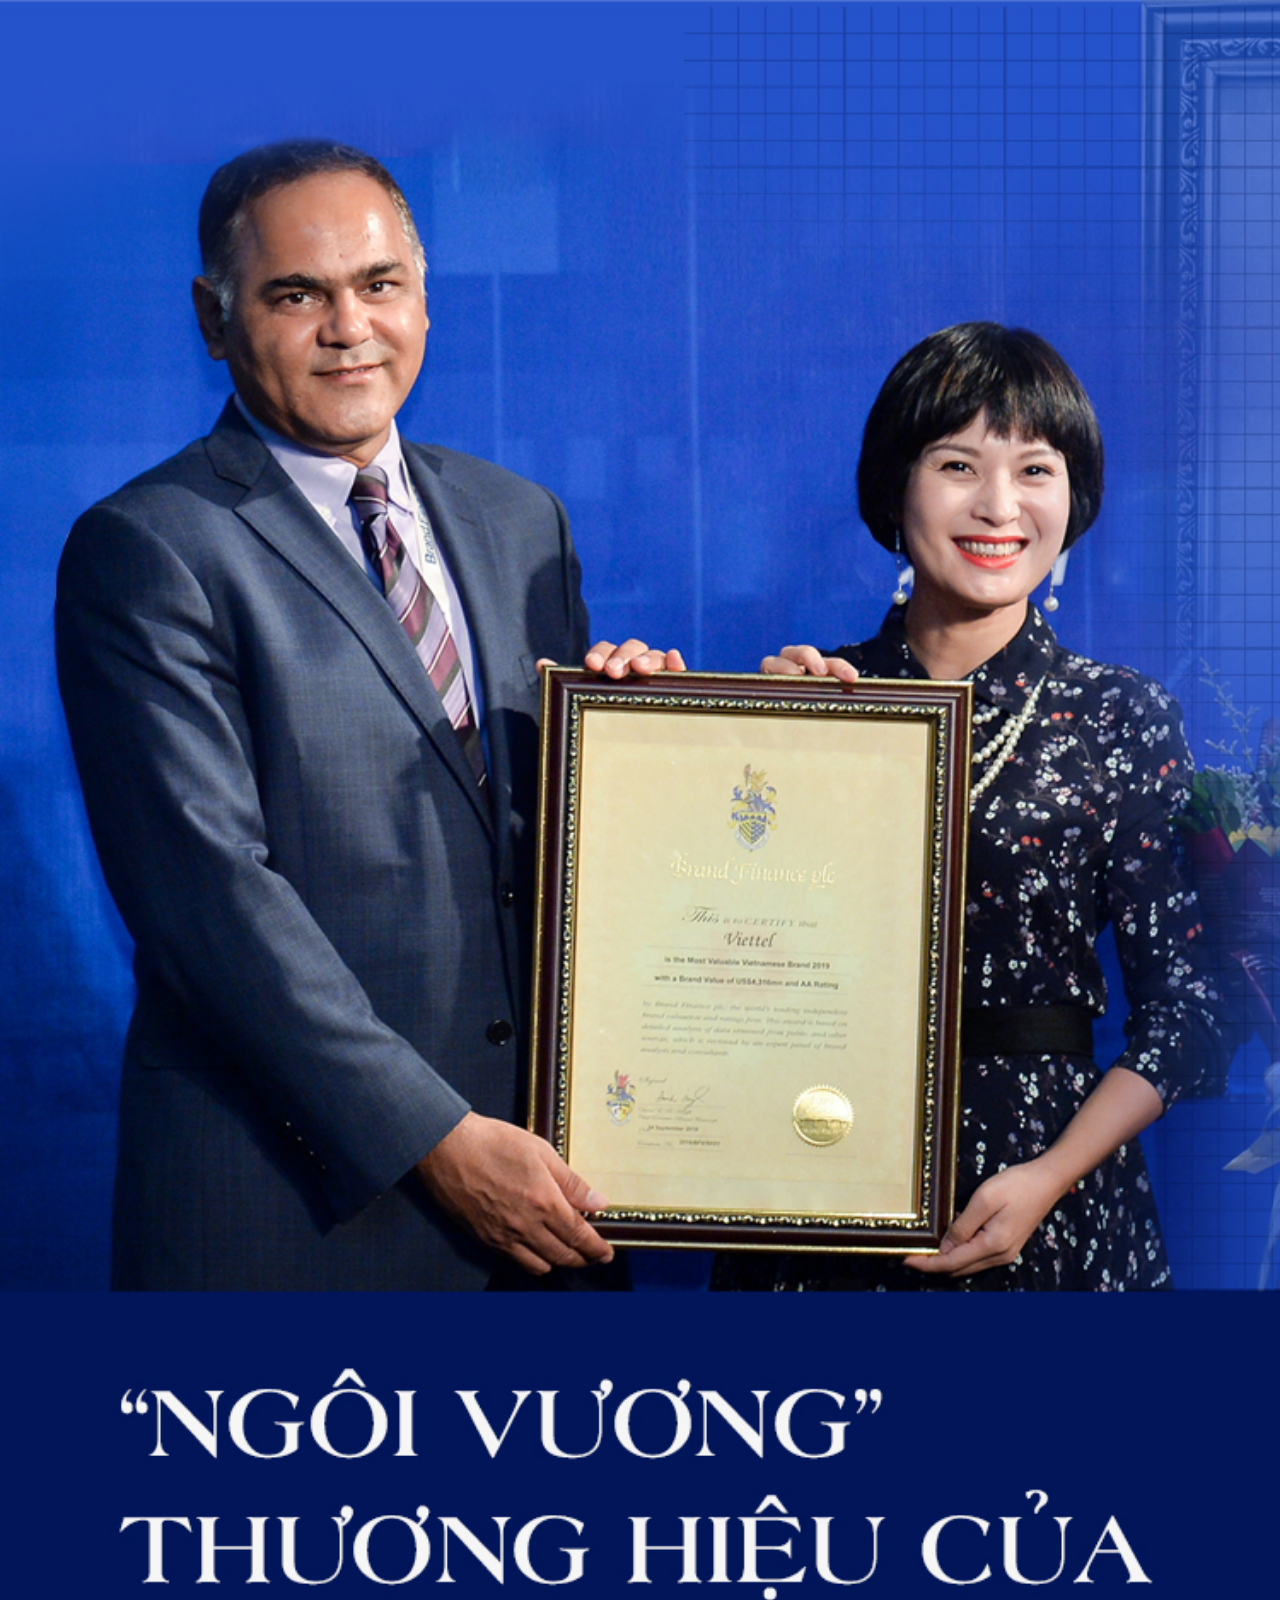
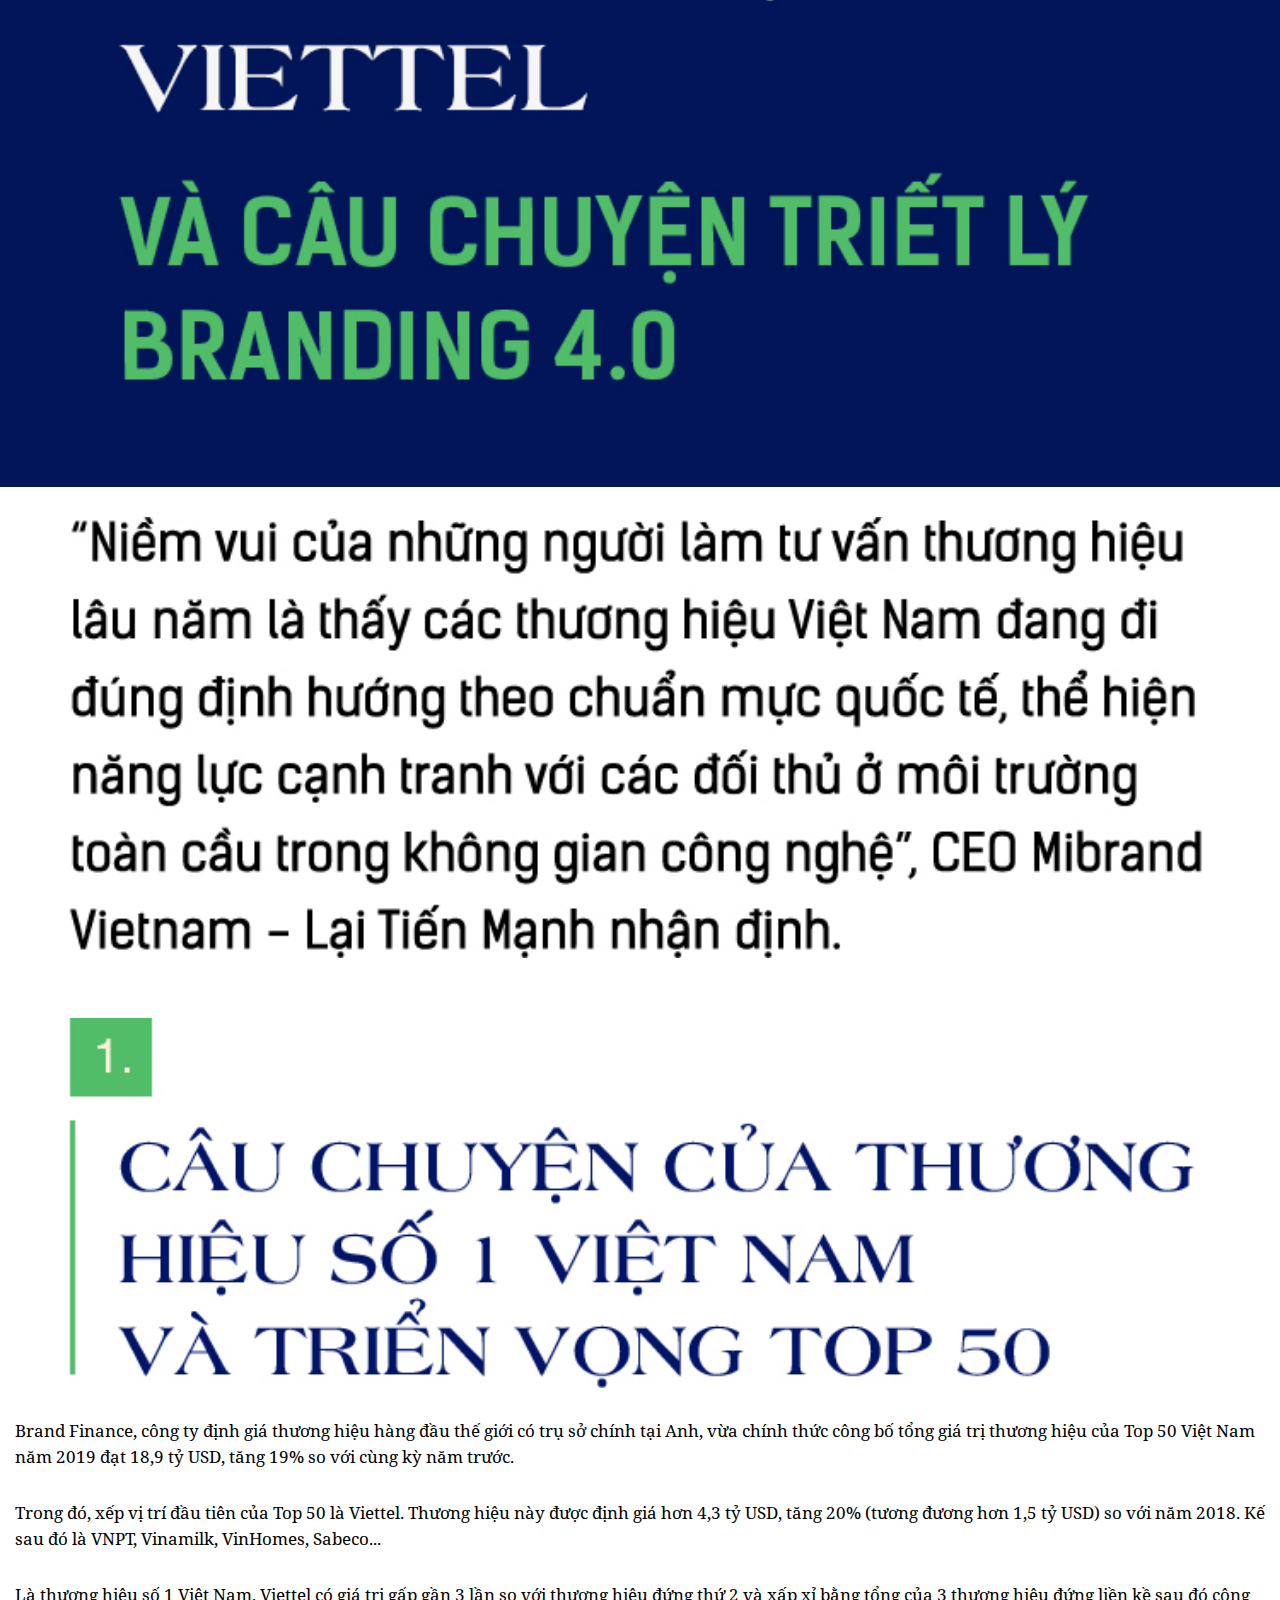
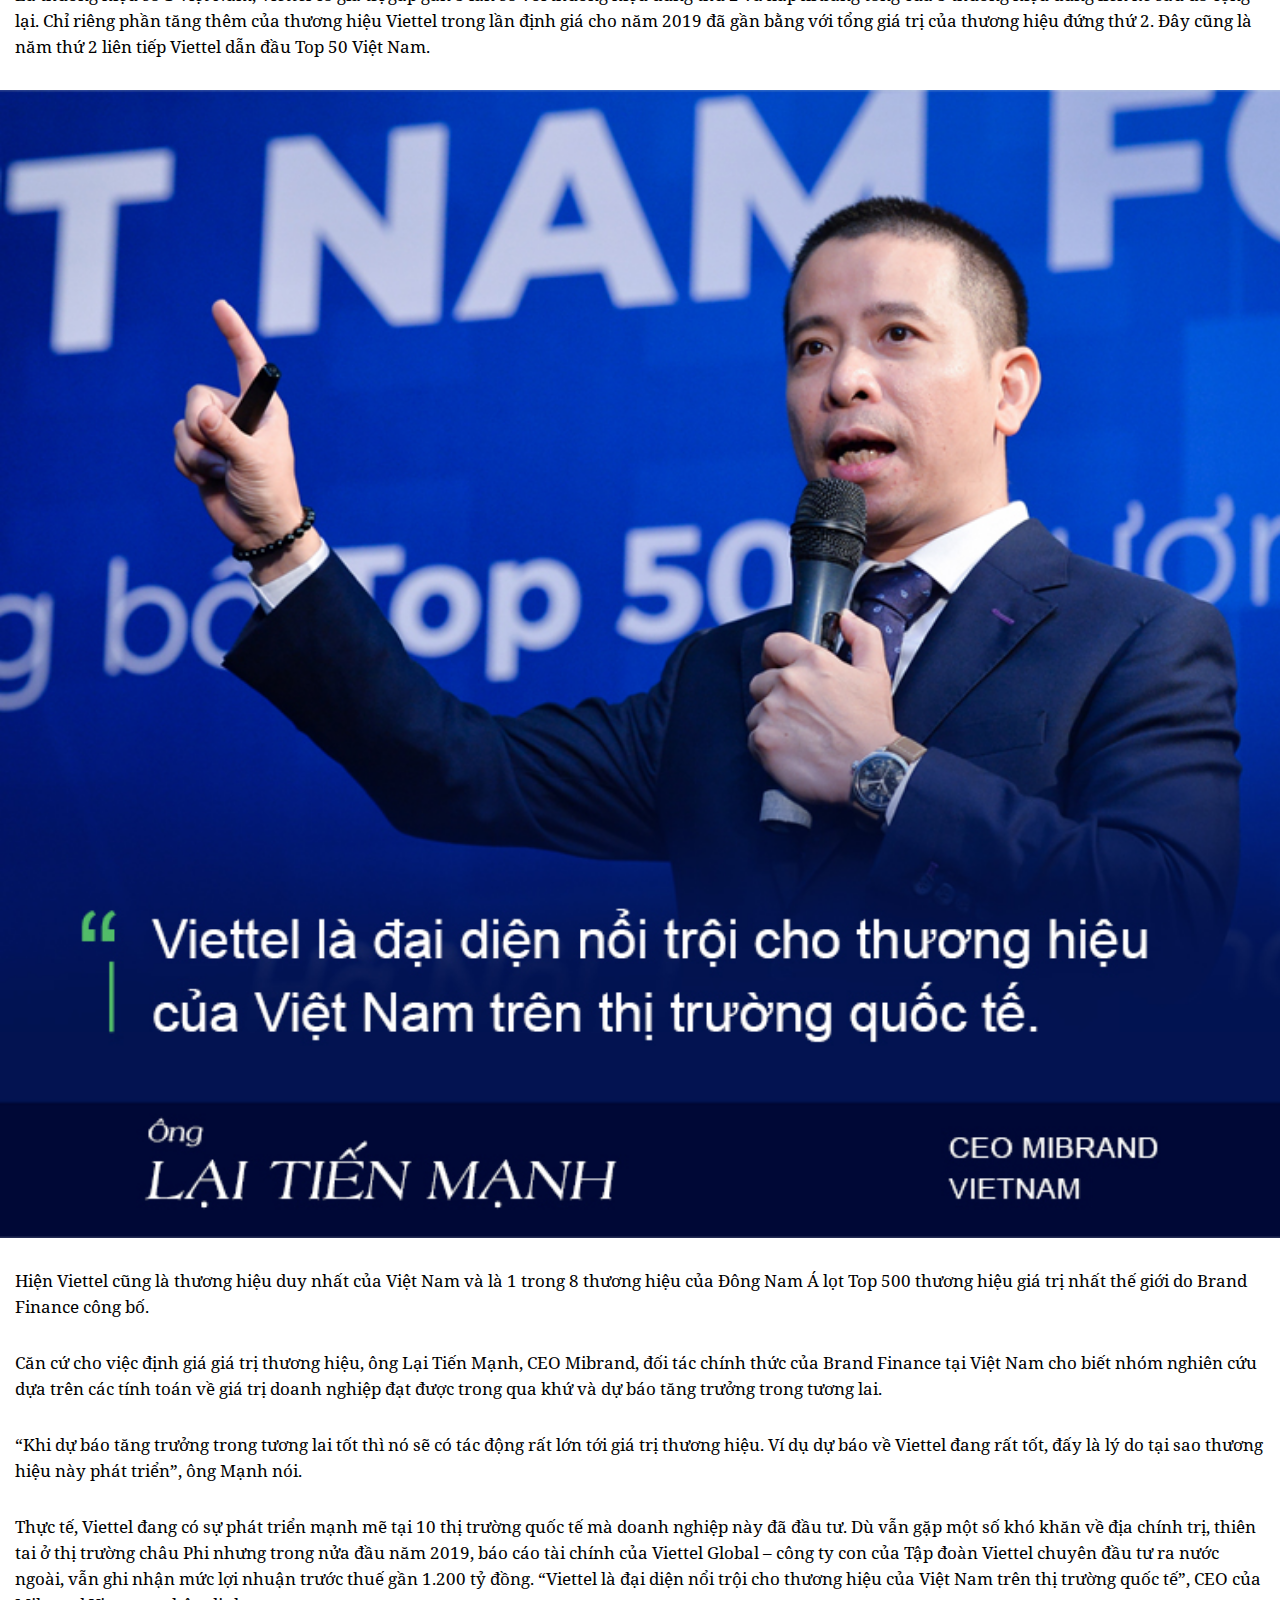
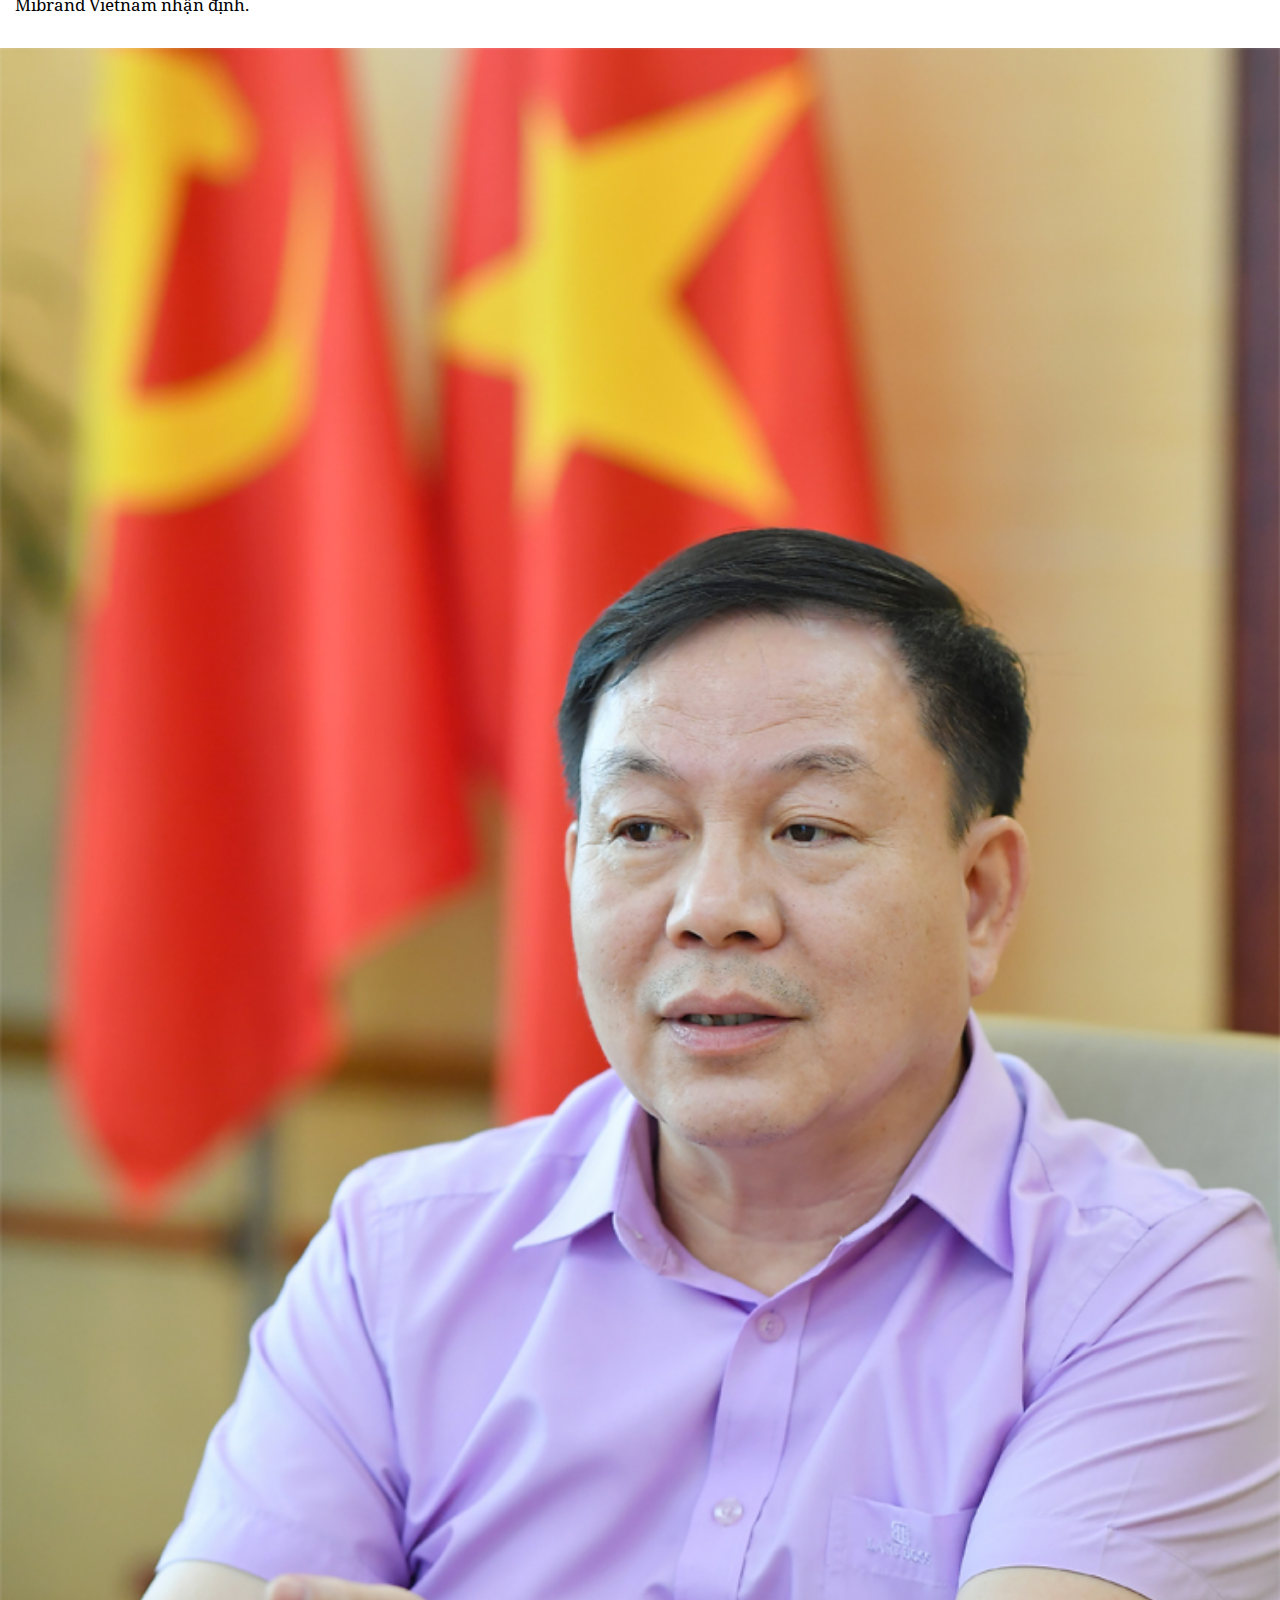
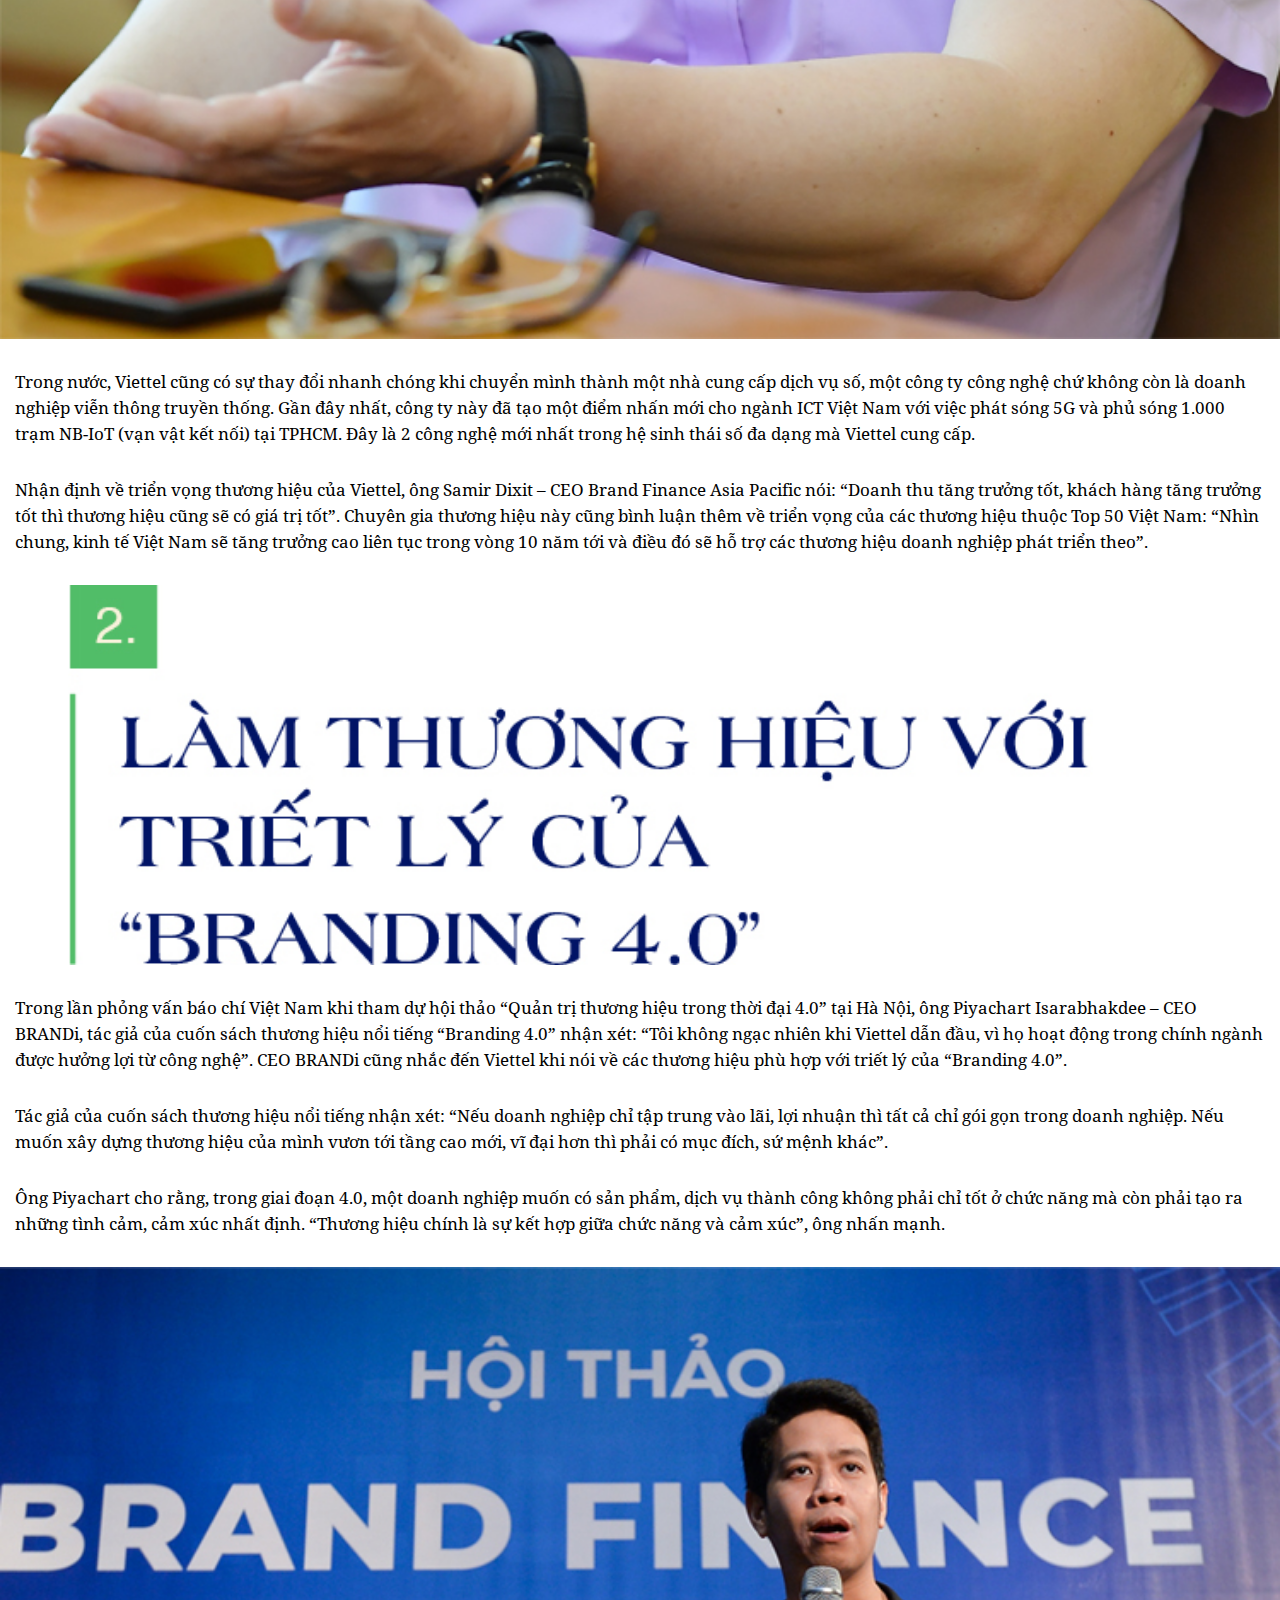
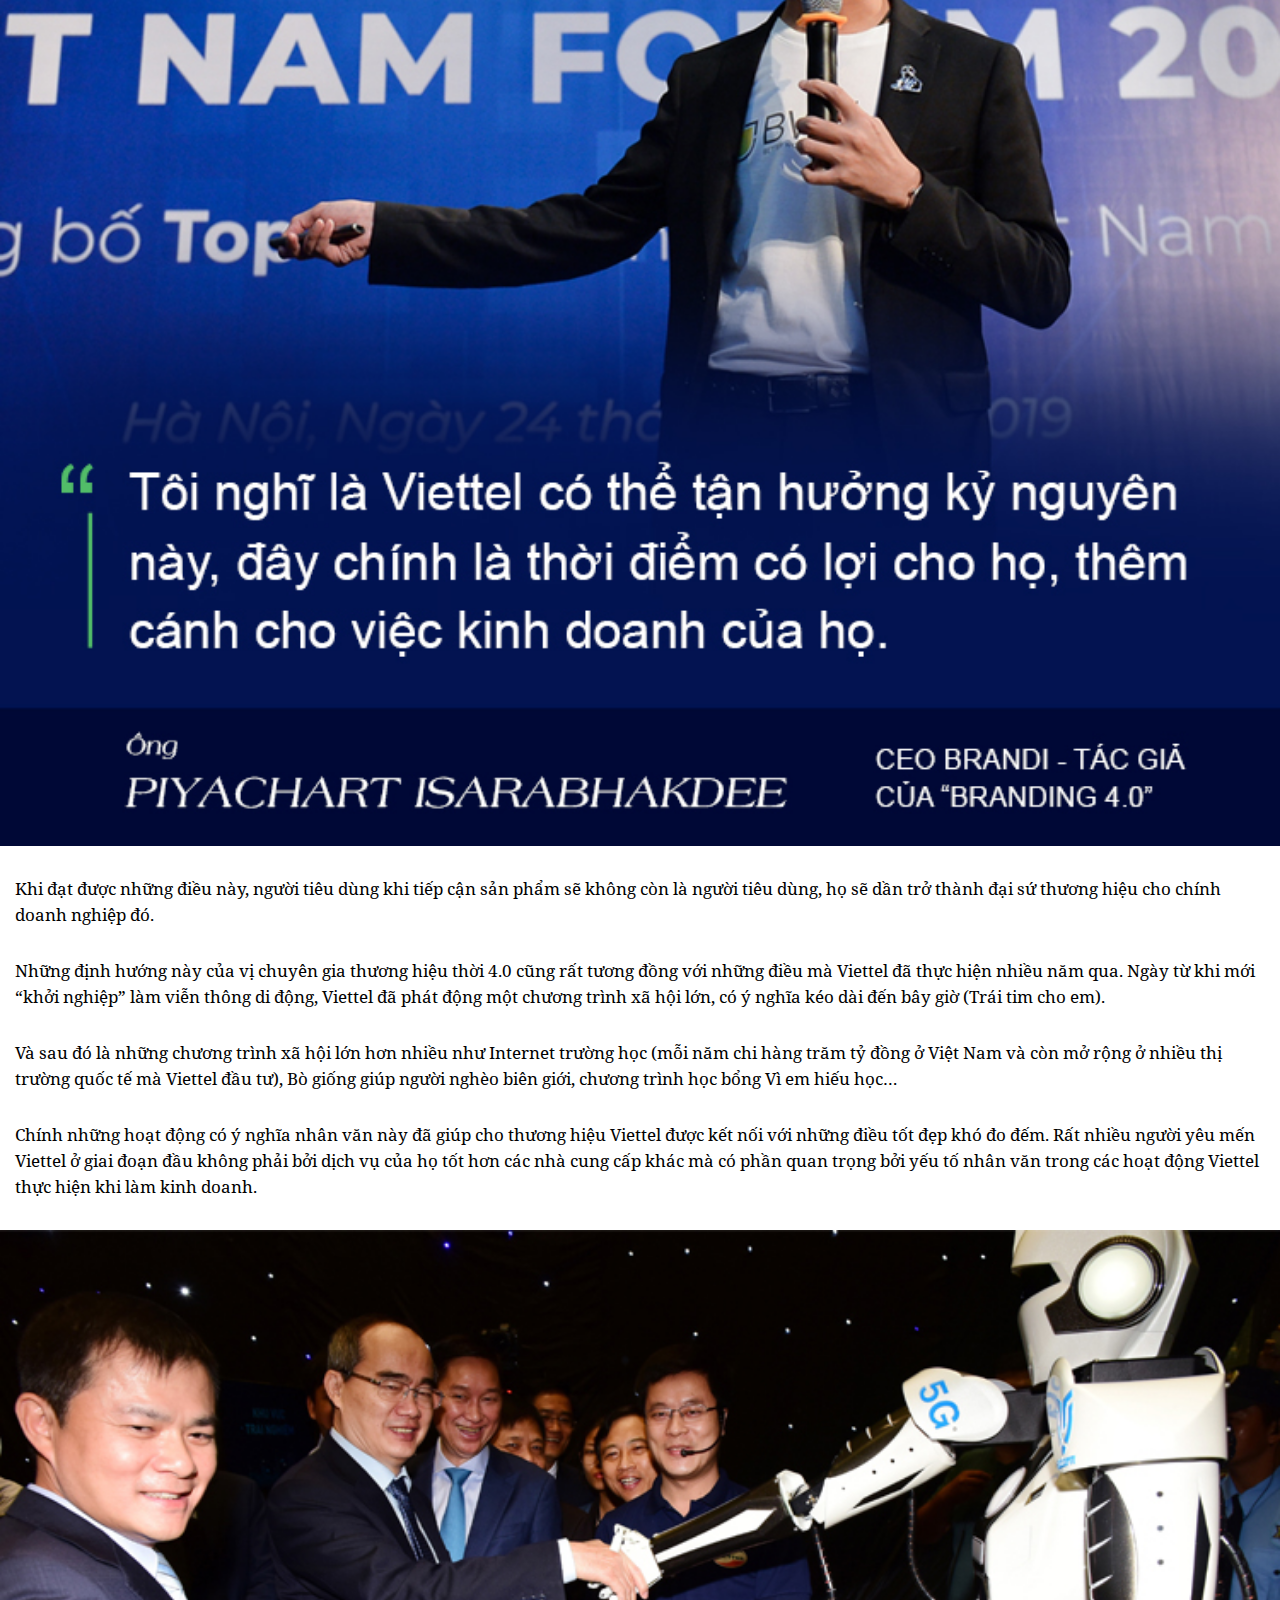
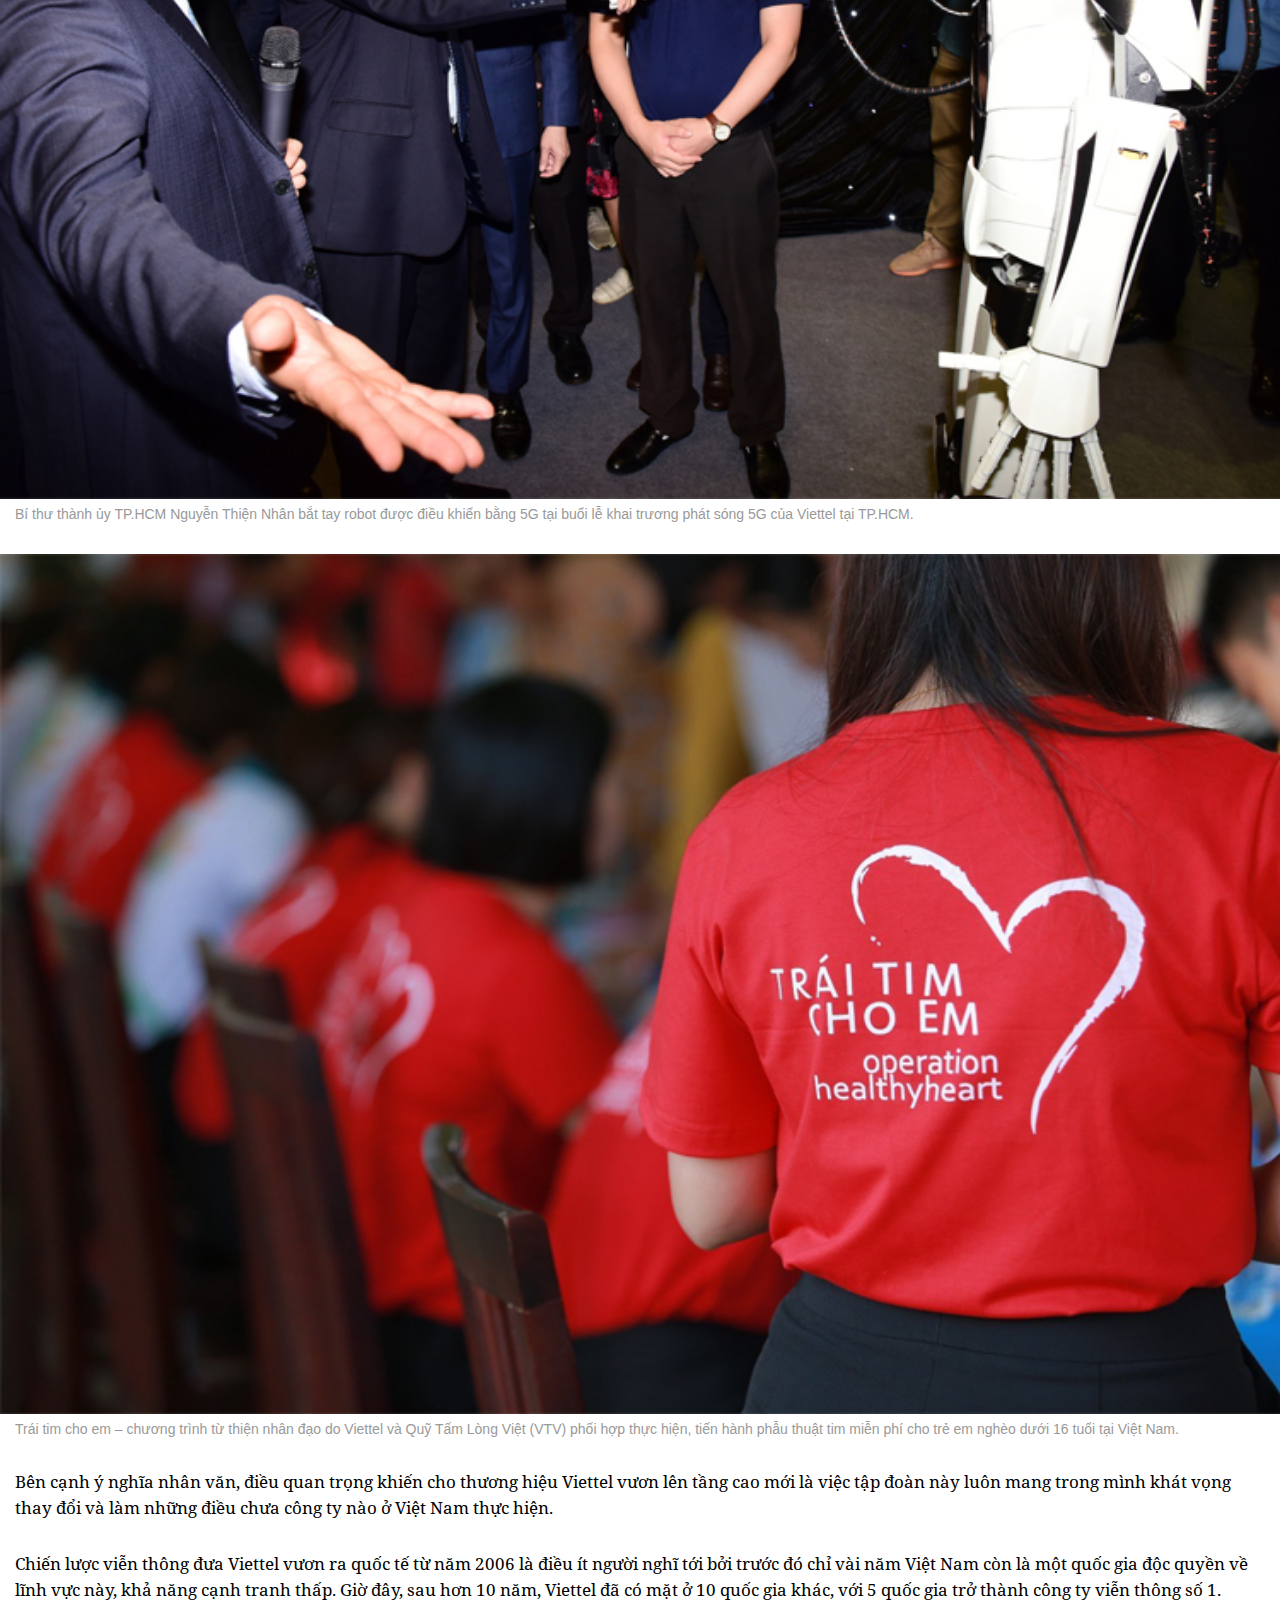
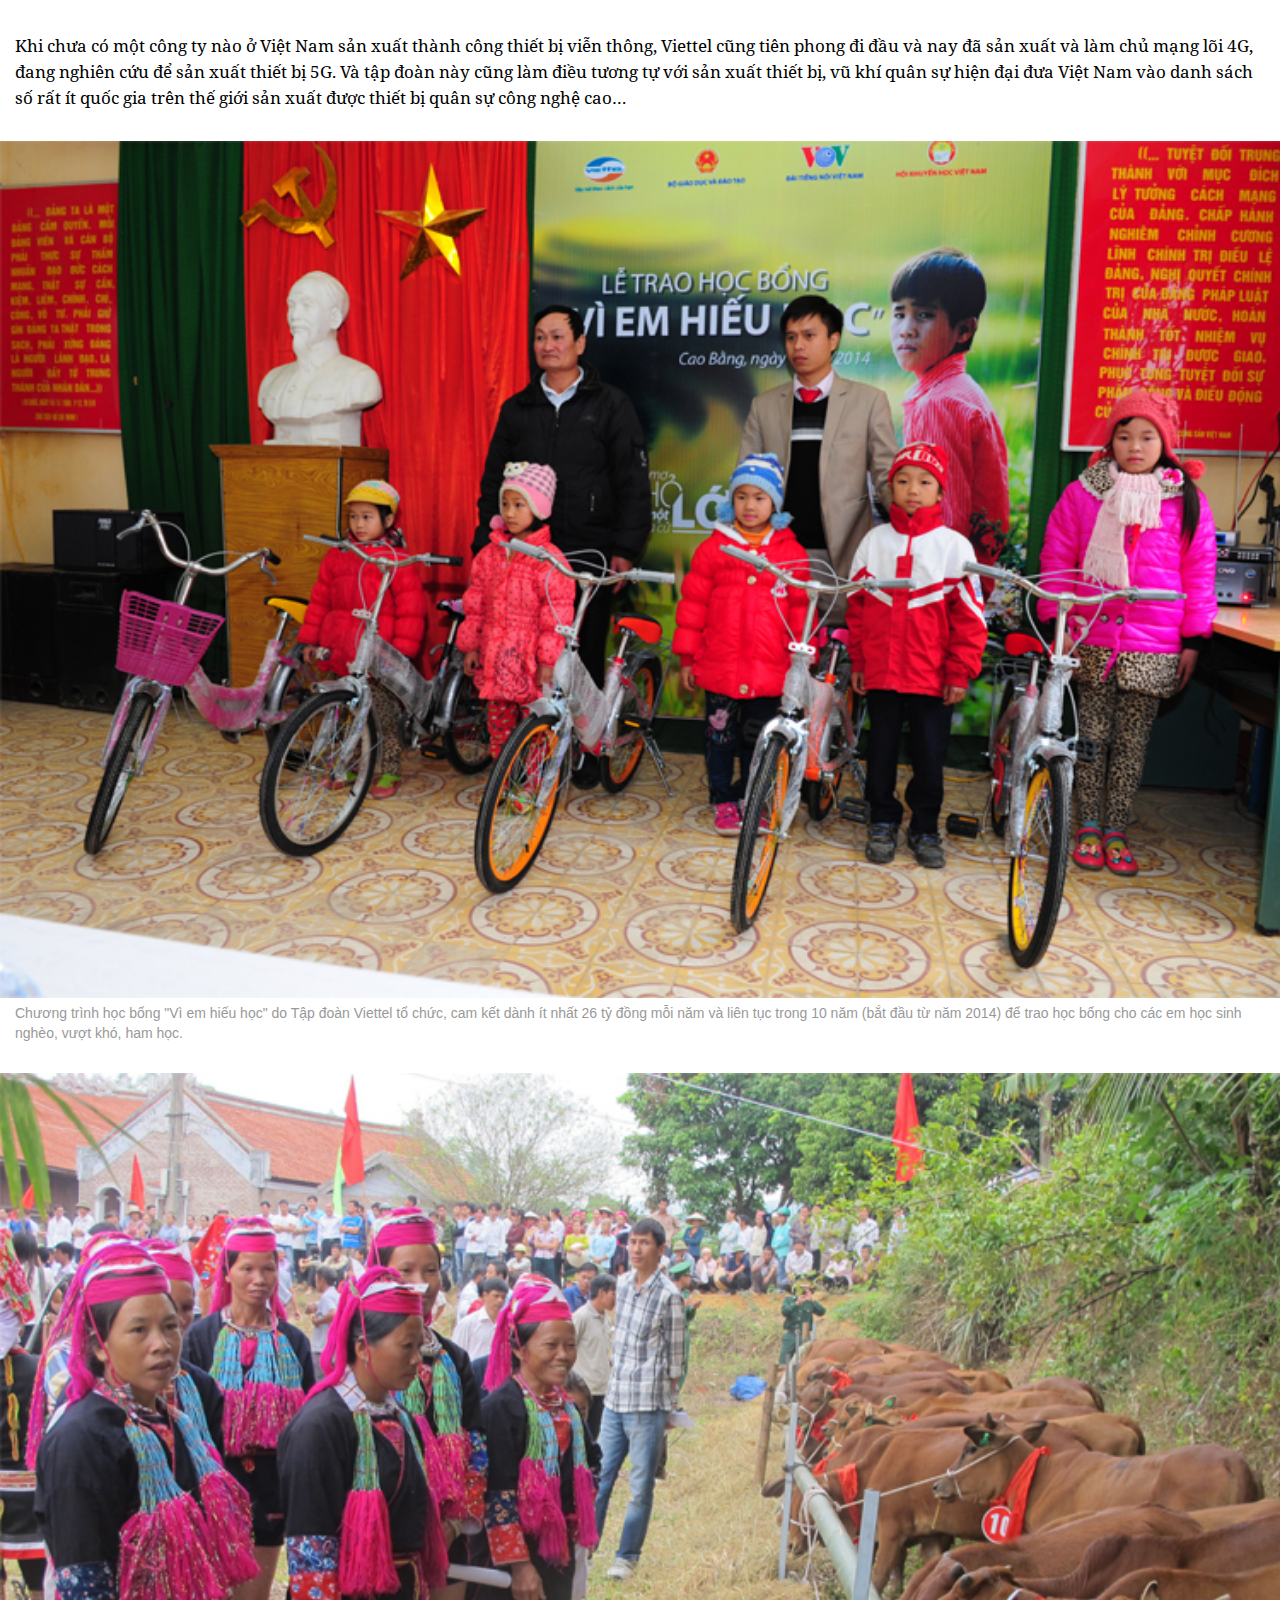
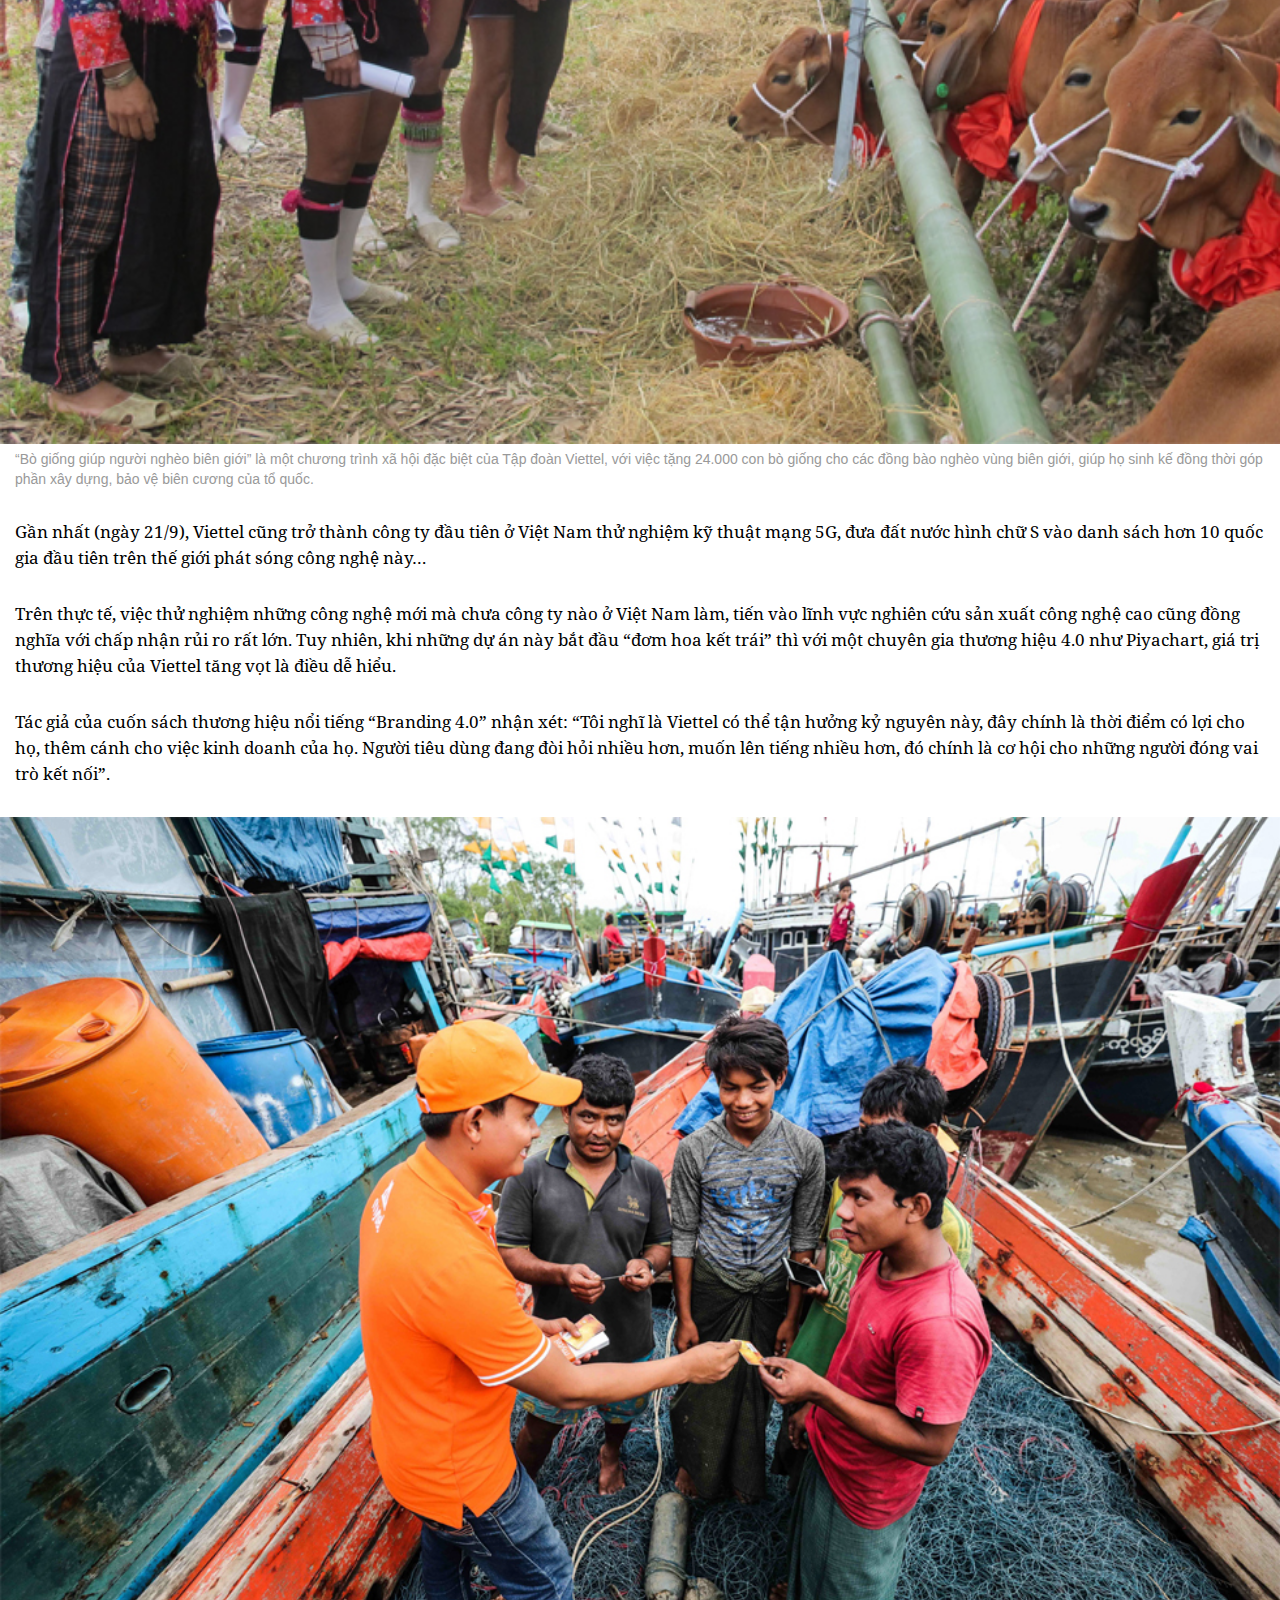
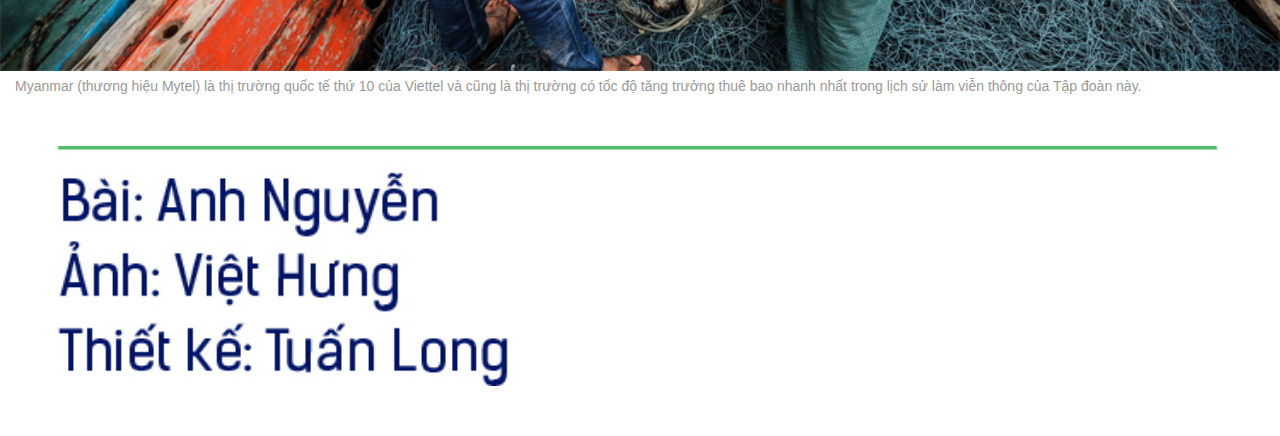
==== commit 4430bbf3: "z" ====
--- a/mobile/index.html
+++ b/mobile/index.html
@@ -105,7 +105,8 @@
                 <p>Tác giả của cuốn sách thương hiệu nổi tiếng “Branding 4.0” nhận xét: “Tôi nghĩ là Viettel có thể tận hưởng kỷ nguyên này, đây chính là thời điểm có lợi cho họ, thêm cánh cho việc kinh doanh của họ. Người tiêu dùng đang đòi hỏi nhiều hơn, muốn lên tiếng nhiều hơn, đó chính là cơ hội cho những người đóng vai trò kết nối”.</p>
             </div>
 
-            <img src="images/img-8.jpg" alt="">
+            <img src="images/img-8.jpg" alt="" style="margin-bottom: 5px;">
+            <p class="emag-caption">Myanmar (thương hiệu Mytel) là thị trường quốc tế thứ 10 của Viettel và cũng là thị trường có tốc độ tăng trưởng thuê bao nhanh nhất trong lịch sử làm viễn thông của Tập đoàn này.</p>
 
             <div class="emag-credit">
                 <img src="images/credit.jpg" alt="">
